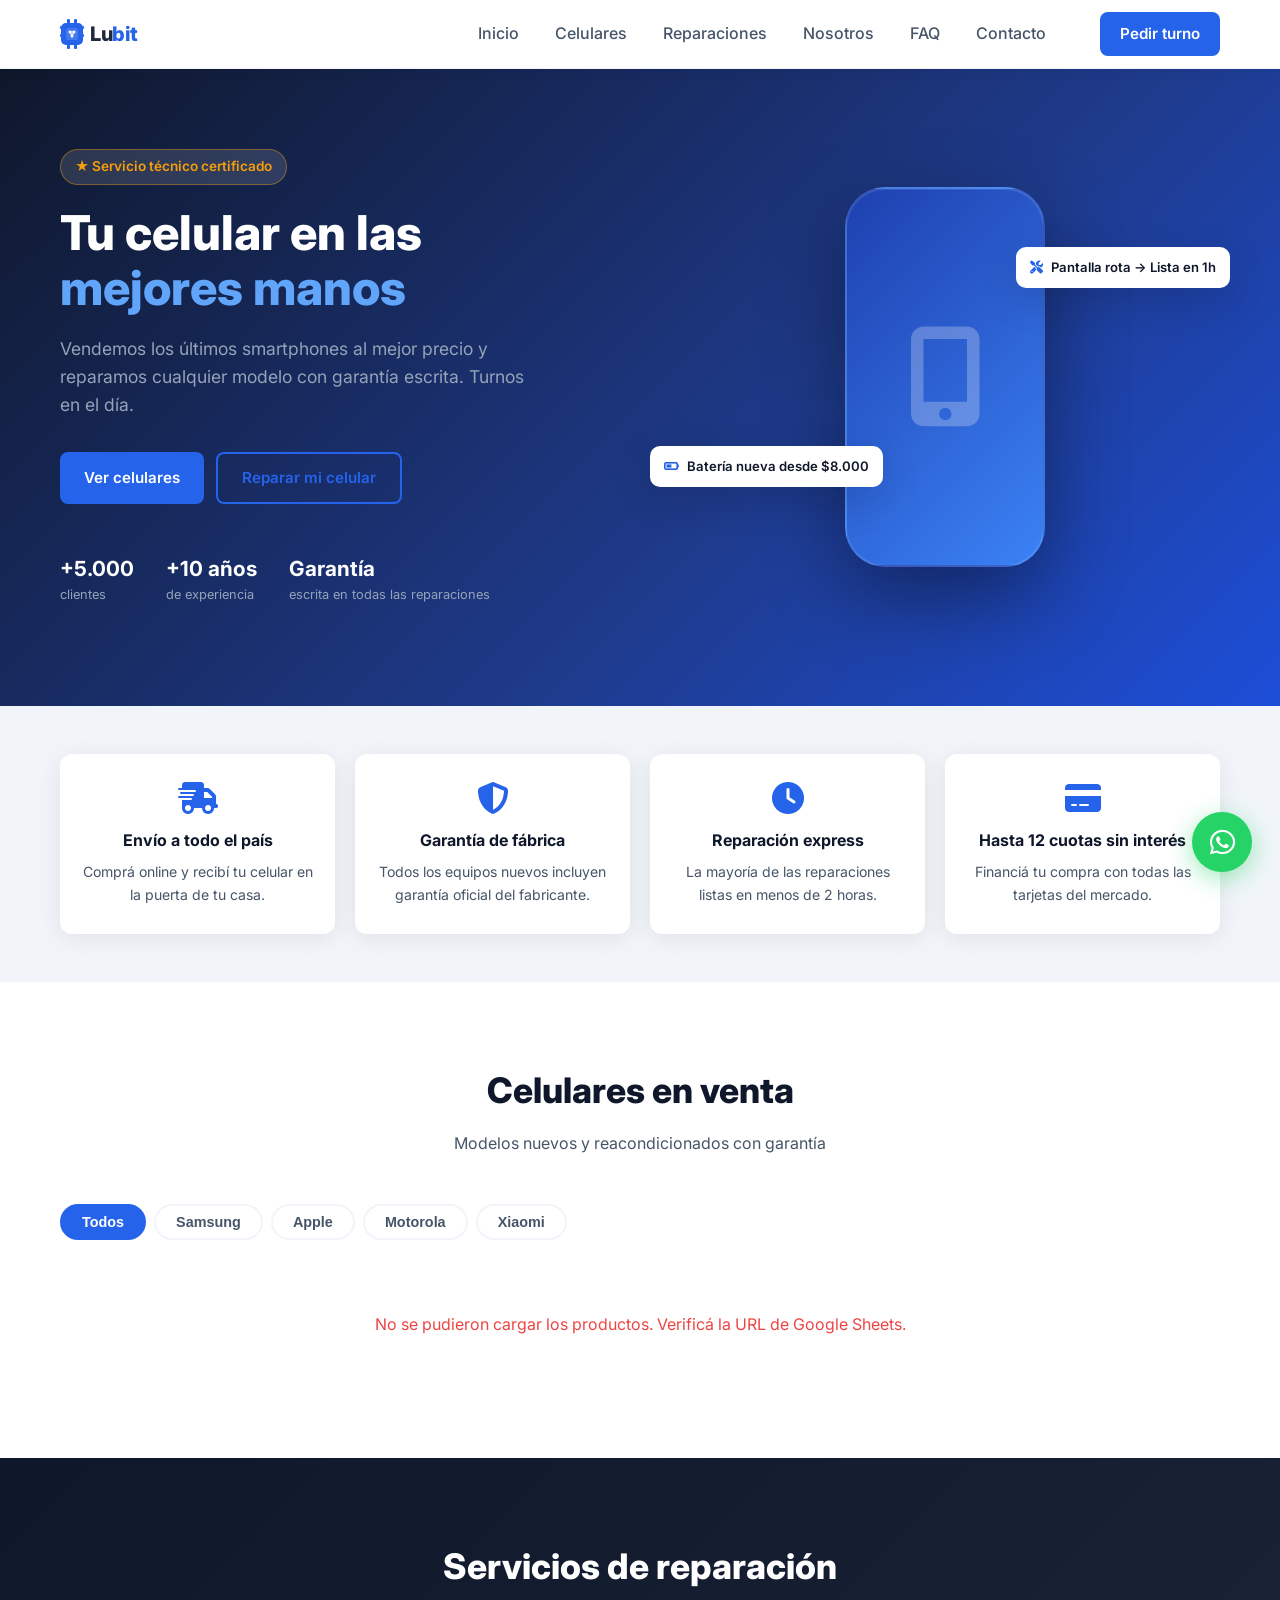
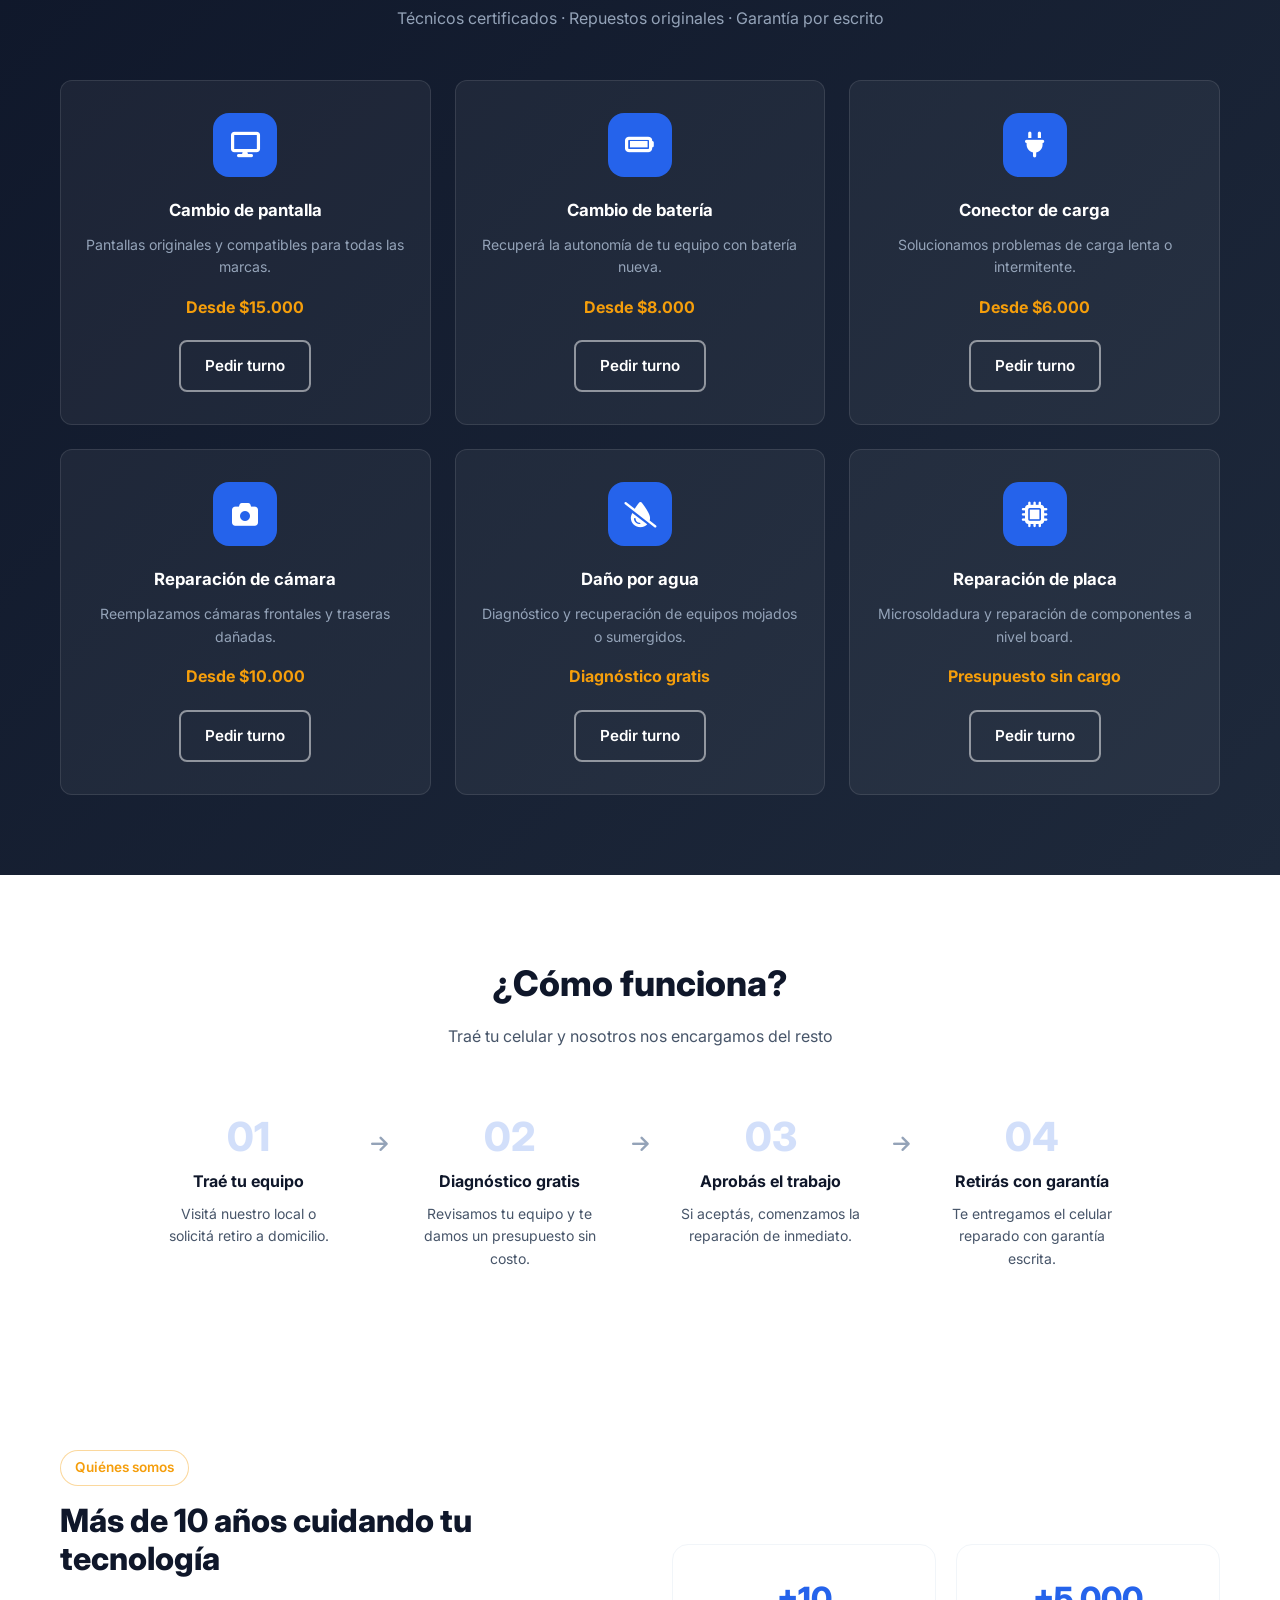
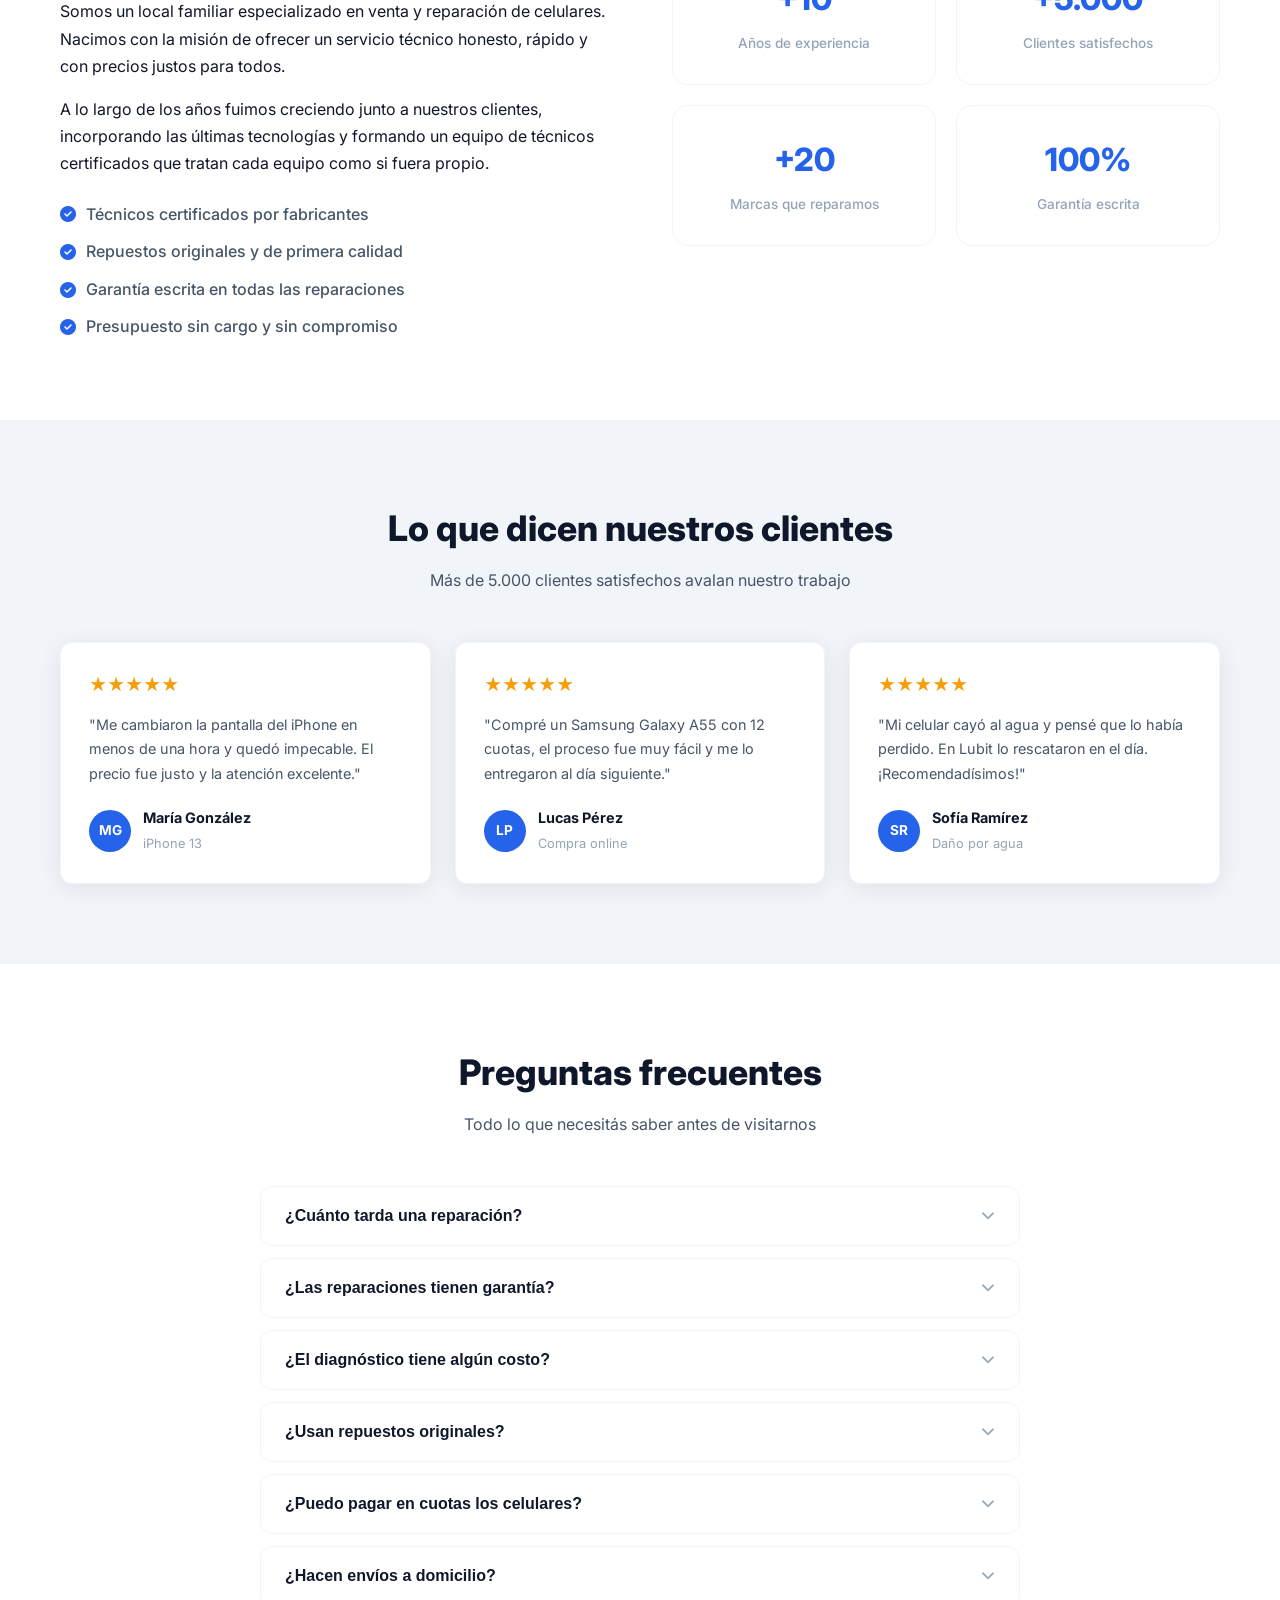
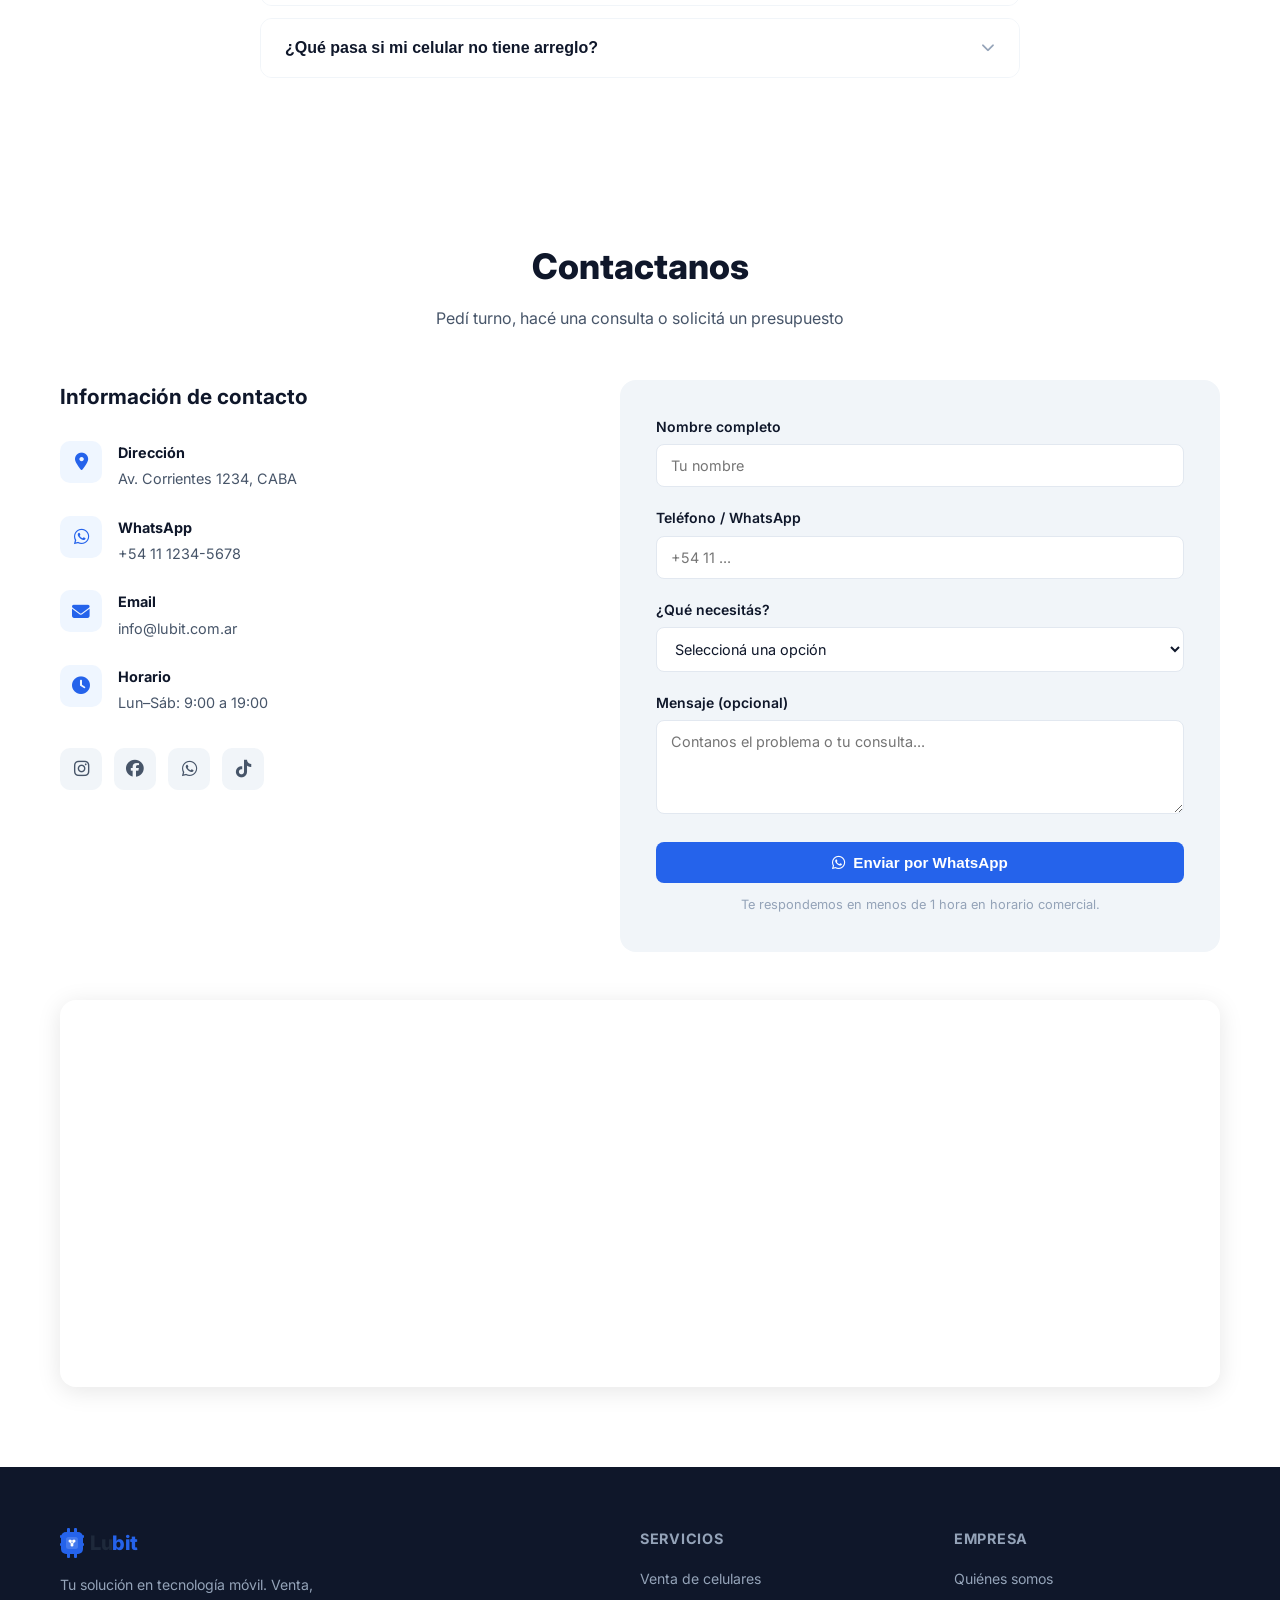
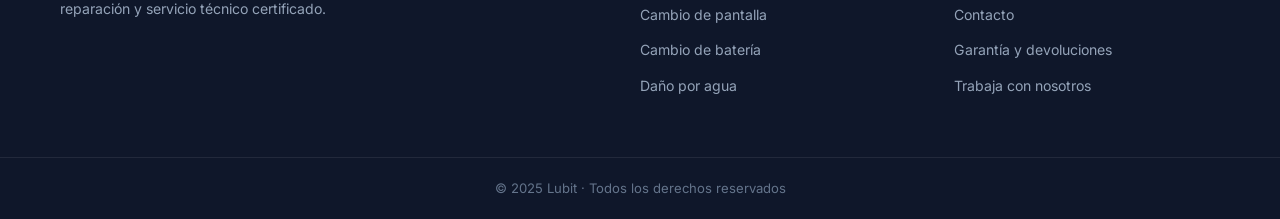
==== index.html @ fe016b14 "Add lightbox photo navigation with arrows and keyboard support Co-Authored-By: Claude Sonnet 4.6 <no" ====
<!DOCTYPE html>
<html lang="es">
<head>
  <meta charset="UTF-8" />
  <meta name="viewport" content="width=device-width, initial-scale=1.0" />

  <!-- SEO básico -->
  <title>Lubit — Venta y Reparación de Celulares en CABA</title>
  <meta name="description" content="Venta de smartphones nuevos y reacondicionados, y reparación de celulares con garantía escrita en CABA. Samsung, Apple, Motorola, Xiaomi. Turnos en el día." />
  <meta name="keywords" content="venta de celulares CABA, reparación de celulares Buenos Aires, cambio de pantalla, cambio de batería, servicio técnico celulares, Samsung, iPhone, Motorola, Xiaomi" />
  <meta name="author" content="Lubit" />
  <link rel="canonical" href="https://joedev10.github.io/lubit/" />

  <!-- Open Graph (Facebook, WhatsApp, Instagram) -->
  <meta property="og:type" content="website" />
  <meta property="og:url" content="https://joedev10.github.io/lubit/" />
  <meta property="og:title" content="Lubit — Venta y Reparación de Celulares en CABA" />
  <meta property="og:description" content="Venta de smartphones y reparación de celulares con garantía escrita. Técnicos certificados, turnos en el día." />
  <meta property="og:locale" content="es_AR" />

  <!-- Schema.org LocalBusiness (Google) -->
  <script type="application/ld+json">
  {
    "@context": "https://schema.org",
    "@type": "LocalBusiness",
    "name": "Lubit",
    "description": "Venta y reparación de celulares con garantía escrita en CABA.",
    "url": "https://joedev10.github.io/lubit/",
    "telephone": "+54-11-1234-5678",
    "email": "info@lubit.com.ar",
    "address": {
      "@type": "PostalAddress",
      "streetAddress": "Av. Corrientes 1234",
      "addressLocality": "Buenos Aires",
      "addressRegion": "CABA",
      "addressCountry": "AR"
    },
    "openingHours": "Mo-Sa 09:00-19:00",
    "priceRange": "$$",
    "sameAs": []
  }
  </script>

  <link rel="stylesheet" href="styles.css" />
  <link href="https://fonts.googleapis.com/css2?family=Inter:wght@400;500;600;700;800&display=swap" rel="stylesheet" />
  <link rel="stylesheet" href="https://cdnjs.cloudflare.com/ajax/libs/font-awesome/6.5.0/css/all.min.css" />
</head>
<body>

  <!-- NAVBAR -->
  <nav class="navbar">
    <div class="container nav-inner">
      <a href="#" class="logo">
        <svg width="120" height="32" viewBox="0 0 120 32" fill="none" xmlns="http://www.w3.org/2000/svg" aria-label="Lubit">
          <!-- Chip body -->
          <rect x="1" y="5" width="22" height="22" rx="5" fill="#2563eb"/>
          <!-- Pins top -->
          <rect x="7" y="1" width="3" height="5" rx="1" fill="#2563eb"/>
          <rect x="14" y="1" width="3" height="5" rx="1" fill="#2563eb"/>
          <!-- Pins bottom -->
          <rect x="7" y="26" width="3" height="5" rx="1" fill="#2563eb"/>
          <rect x="14" y="26" width="3" height="5" rx="1" fill="#2563eb"/>
          <!-- Pins left -->
          <rect x="0" y="8" width="2" height="3" rx="1" fill="#2563eb"/>
          <rect x="0" y="16" width="2" height="3" rx="1" fill="#2563eb"/>
          <!-- Pins right -->
          <rect x="22" y="8" width="2" height="3" rx="1" fill="#2563eb"/>
          <rect x="22" y="16" width="2" height="3" rx="1" fill="#2563eb"/>
          <!-- Inner circuit -->
          <rect x="6" y="10" width="12" height="12" rx="2.5" fill="white" opacity="0.15"/>
          <circle cx="10" cy="14" r="1.5" fill="white"/>
          <circle cx="14" cy="14" r="1.5" fill="white"/>
          <circle cx="12" cy="18" r="1.5" fill="white"/>
          <line x1="10" y1="14" x2="14" y2="14" stroke="white" stroke-width="1.2"/>
          <line x1="10" y1="14" x2="12" y2="18" stroke="white" stroke-width="1.2"/>
          <line x1="14" y1="14" x2="12" y2="18" stroke="white" stroke-width="1.2"/>
          <!-- Wordmark -->
          <text x="30" y="23" font-family="Inter, sans-serif" font-size="20" font-weight="800" letter-spacing="-0.5" fill="#1e293b">Lu<tspan fill="#2563eb">bit</tspan></text>
        </svg>
      </a>
      <ul class="nav-links">
        <li><a href="#inicio">Inicio</a></li>
        <li><a href="#celulares">Celulares</a></li>
        <li><a href="#reparaciones">Reparaciones</a></li>
        <li><a href="#nosotros">Nosotros</a></li>
        <li><a href="#faq">FAQ</a></li>
        <li><a href="#contacto">Contacto</a></li>
      </ul>
      <a href="#contacto" class="btn btn-primary nav-cta">Pedir turno</a>
      <button class="hamburger" id="hamburger">
        <i class="fa-solid fa-bars"></i>
      </button>
    </div>
    <div class="mobile-menu" id="mobileMenu">
      <a href="#inicio">Inicio</a>
      <a href="#celulares">Celulares</a>
      <a href="#reparaciones">Reparaciones</a>
      <a href="#nosotros">Nosotros</a>
      <a href="#faq">FAQ</a>
      <a href="#contacto">Contacto</a>
      <a href="#contacto" class="btn btn-primary">Pedir turno</a>
    </div>
  </nav>

  <!-- HERO -->
  <section class="hero" id="inicio">
    <div class="container hero-inner">
      <div class="hero-text">
        <span class="badge">★ Servicio técnico certificado</span>
        <h1>Tu celular en las <span class="highlight">mejores manos</span></h1>
        <p>Vendemos los últimos smartphones al mejor precio y reparamos cualquier modelo con garantía escrita. Turnos en el día.</p>
        <div class="hero-btns">
          <a href="#celulares" class="btn btn-primary">Ver celulares</a>
          <a href="#reparaciones" class="btn btn-outline">Reparar mi celular</a>
        </div>
        <div class="hero-stats">
          <div class="stat"><strong>+5.000</strong><span>clientes</span></div>
          <div class="stat"><strong>+10 años</strong><span>de experiencia</span></div>
          <div class="stat"><strong>Garantía</strong><span>escrita en todas las reparaciones</span></div>
        </div>
      </div>
      <div class="hero-image">
        <div class="phone-mockup">
          <i class="fa-solid fa-mobile-screen-button"></i>
        </div>
        <div class="floating-card card-1">
          <i class="fa-solid fa-screwdriver-wrench"></i> Pantalla rota → Lista en 1h
        </div>
        <div class="floating-card card-2">
          <i class="fa-solid fa-battery-half"></i> Batería nueva desde $8.000
        </div>
      </div>
    </div>
  </section>

  <!-- SERVICIOS RÁPIDOS -->
  <section class="quick-services">
    <div class="container quick-grid">
      <div class="quick-card">
        <i class="fa-solid fa-truck-fast"></i>
        <h3>Envío a todo el país</h3>
        <p>Comprá online y recibí tu celular en la puerta de tu casa.</p>
      </div>
      <div class="quick-card">
        <i class="fa-solid fa-shield-halved"></i>
        <h3>Garantía de fábrica</h3>
        <p>Todos los equipos nuevos incluyen garantía oficial del fabricante.</p>
      </div>
      <div class="quick-card">
        <i class="fa-solid fa-clock"></i>
        <h3>Reparación express</h3>
        <p>La mayoría de las reparaciones listas en menos de 2 horas.</p>
      </div>
      <div class="quick-card">
        <i class="fa-solid fa-credit-card"></i>
        <h3>Hasta 12 cuotas sin interés</h3>
        <p>Financiá tu compra con todas las tarjetas del mercado.</p>
      </div>
    </div>
  </section>

  <!-- CELULARES EN VENTA -->
  <section class="section" id="celulares">
    <div class="container">
      <div class="section-header">
        <h2>Celulares en venta</h2>
        <p>Modelos nuevos y reacondicionados con garantía</p>
      </div>

      <div class="filter-tabs">
        <button class="filter-btn active" data-filter="all">Todos</button>
        <button class="filter-btn" data-filter="samsung">Samsung</button>
        <button class="filter-btn" data-filter="apple">Apple</button>
        <button class="filter-btn" data-filter="motorola">Motorola</button>
        <button class="filter-btn" data-filter="xiaomi">Xiaomi</button>
      </div>

      <div class="products-grid" id="productsGrid">
        <!-- Los productos se cargan automáticamente desde Google Sheets -->
      </div>
    </div>
  </section>

  <!-- REPARACIONES -->
  <section class="section section-dark" id="reparaciones">
    <div class="container">
      <div class="section-header light">
        <h2>Servicios de reparación</h2>
        <p>Técnicos certificados · Repuestos originales · Garantía por escrito</p>
      </div>
      <div class="repairs-grid">

        <div class="repair-card">
          <div class="repair-icon">
            <i class="fa-solid fa-display"></i>
          </div>
          <h3>Cambio de pantalla</h3>
          <p>Pantallas originales y compatibles para todas las marcas.</p>
          <span class="repair-price">Desde $15.000</span>
          <a href="#contacto" class="btn btn-outline-white">Pedir turno</a>
        </div>

        <div class="repair-card">
          <div class="repair-icon">
            <i class="fa-solid fa-battery-full"></i>
          </div>
          <h3>Cambio de batería</h3>
          <p>Recuperá la autonomía de tu equipo con batería nueva.</p>
          <span class="repair-price">Desde $8.000</span>
          <a href="#contacto" class="btn btn-outline-white">Pedir turno</a>
        </div>

        <div class="repair-card">
          <div class="repair-icon">
            <i class="fa-solid fa-plug"></i>
          </div>
          <h3>Conector de carga</h3>
          <p>Solucionamos problemas de carga lenta o intermitente.</p>
          <span class="repair-price">Desde $6.000</span>
          <a href="#contacto" class="btn btn-outline-white">Pedir turno</a>
        </div>

        <div class="repair-card">
          <div class="repair-icon">
            <i class="fa-solid fa-camera"></i>
          </div>
          <h3>Reparación de cámara</h3>
          <p>Reemplazamos cámaras frontales y traseras dañadas.</p>
          <span class="repair-price">Desde $10.000</span>
          <a href="#contacto" class="btn btn-outline-white">Pedir turno</a>
        </div>

        <div class="repair-card">
          <div class="repair-icon">
            <i class="fa-solid fa-droplet-slash"></i>
          </div>
          <h3>Daño por agua</h3>
          <p>Diagnóstico y recuperación de equipos mojados o sumergidos.</p>
          <span class="repair-price">Diagnóstico gratis</span>
          <a href="#contacto" class="btn btn-outline-white">Pedir turno</a>
        </div>

        <div class="repair-card">
          <div class="repair-icon">
            <i class="fa-solid fa-microchip"></i>
          </div>
          <h3>Reparación de placa</h3>
          <p>Microsoldadura y reparación de componentes a nivel board.</p>
          <span class="repair-price">Presupuesto sin cargo</span>
          <a href="#contacto" class="btn btn-outline-white">Pedir turno</a>
        </div>

      </div>
    </div>
  </section>

  <!-- PROCESO DE REPARACIÓN -->
  <section class="section" id="proceso">
    <div class="container">
      <div class="section-header">
        <h2>¿Cómo funciona?</h2>
        <p>Traé tu celular y nosotros nos encargamos del resto</p>
      </div>
      <div class="steps-grid">
        <div class="step">
          <div class="step-num">01</div>
          <h3>Traé tu equipo</h3>
          <p>Visitá nuestro local o solicitá retiro a domicilio.</p>
        </div>
        <div class="step-arrow"><i class="fa-solid fa-arrow-right"></i></div>
        <div class="step">
          <div class="step-num">02</div>
          <h3>Diagnóstico gratis</h3>
          <p>Revisamos tu equipo y te damos un presupuesto sin costo.</p>
        </div>
        <div class="step-arrow"><i class="fa-solid fa-arrow-right"></i></div>
        <div class="step">
          <div class="step-num">03</div>
          <h3>Aprobás el trabajo</h3>
          <p>Si aceptás, comenzamos la reparación de inmediato.</p>
        </div>
        <div class="step-arrow"><i class="fa-solid fa-arrow-right"></i></div>
        <div class="step">
          <div class="step-num">04</div>
          <h3>Retirás con garantía</h3>
          <p>Te entregamos el celular reparado con garantía escrita.</p>
        </div>
      </div>
    </div>
  </section>

  <!-- NOSOTROS -->
  <section class="section" id="nosotros">
    <div class="container">
      <div class="about-grid">
        <div class="about-text">
          <span class="badge">Quiénes somos</span>
          <h2>Más de 10 años cuidando tu tecnología</h2>
          <p>Somos un local familiar especializado en venta y reparación de celulares. Nacimos con la misión de ofrecer un servicio técnico honesto, rápido y con precios justos para todos.</p>
          <p>A lo largo de los años fuimos creciendo junto a nuestros clientes, incorporando las últimas tecnologías y formando un equipo de técnicos certificados que tratan cada equipo como si fuera propio.</p>
          <ul class="about-list">
            <li><i class="fa-solid fa-circle-check"></i> Técnicos certificados por fabricantes</li>
            <li><i class="fa-solid fa-circle-check"></i> Repuestos originales y de primera calidad</li>
            <li><i class="fa-solid fa-circle-check"></i> Garantía escrita en todas las reparaciones</li>
            <li><i class="fa-solid fa-circle-check"></i> Presupuesto sin cargo y sin compromiso</li>
          </ul>
        </div>
        <div class="about-stats">
          <div class="about-stat-card">
            <span class="about-stat-number">+10</span>
            <span class="about-stat-label">Años de experiencia</span>
          </div>
          <div class="about-stat-card">
            <span class="about-stat-number">+5.000</span>
            <span class="about-stat-label">Clientes satisfechos</span>
          </div>
          <div class="about-stat-card">
            <span class="about-stat-number">+20</span>
            <span class="about-stat-label">Marcas que reparamos</span>
          </div>
          <div class="about-stat-card">
            <span class="about-stat-number">100%</span>
            <span class="about-stat-label">Garantía escrita</span>
          </div>
        </div>
      </div>
    </div>
  </section>

  <!-- TESTIMONIOS -->
  <section class="section section-gray" id="testimonios">
    <div class="container">
      <div class="section-header">
        <h2>Lo que dicen nuestros clientes</h2>
        <p>Más de 5.000 clientes satisfechos avalan nuestro trabajo</p>
      </div>
      <div class="testimonials-grid">
        <div class="testimonial">
          <div class="stars">★★★★★</div>
          <p>"Me cambiaron la pantalla del iPhone en menos de una hora y quedó impecable. El precio fue justo y la atención excelente."</p>
          <div class="reviewer">
            <div class="avatar">MG</div>
            <div>
              <strong>María González</strong>
              <span>iPhone 13</span>
            </div>
          </div>
        </div>
        <div class="testimonial">
          <div class="stars">★★★★★</div>
          <p>"Compré un Samsung Galaxy A55 con 12 cuotas, el proceso fue muy fácil y me lo entregaron al día siguiente."</p>
          <div class="reviewer">
            <div class="avatar">LP</div>
            <div>
              <strong>Lucas Pérez</strong>
              <span>Compra online</span>
            </div>
          </div>
        </div>
        <div class="testimonial">
          <div class="stars">★★★★★</div>
          <p>"Mi celular cayó al agua y pensé que lo había perdido. En Lubit lo rescataron en el día. ¡Recomendadísimos!"</p>
          <div class="reviewer">
            <div class="avatar">SR</div>
            <div>
              <strong>Sofía Ramírez</strong>
              <span>Daño por agua</span>
            </div>
          </div>
        </div>
      </div>
    </div>
  </section>

  <!-- FAQ -->
  <section class="section" id="faq">
    <div class="container">
      <div class="section-header">
        <h2>Preguntas frecuentes</h2>
        <p>Todo lo que necesitás saber antes de visitarnos</p>
      </div>
      <div class="faq-list">

        <div class="faq-item">
          <button class="faq-question" aria-expanded="false">
            ¿Cuánto tarda una reparación?
            <i class="fa-solid fa-chevron-down faq-icon"></i>
          </button>
          <div class="faq-answer">
            <p>La mayoría de las reparaciones (cambio de pantalla, batería o conector de carga) están listas en menos de 2 horas. Reparaciones más complejas como daño por agua o placa pueden demorar 24 a 48 hs. Te avisamos por WhatsApp cuando tu equipo esté listo.</p>
          </div>
        </div>

        <div class="faq-item">
          <button class="faq-question" aria-expanded="false">
            ¿Las reparaciones tienen garantía?
            <i class="fa-solid fa-chevron-down faq-icon"></i>
          </button>
          <div class="faq-answer">
            <p>Sí, todas las reparaciones tienen <strong>garantía escrita de 90 días</strong> sobre el trabajo realizado y los repuestos utilizados. Si algo falla por el mismo problema dentro del período de garantía, lo solucionamos sin costo.</p>
          </div>
        </div>

        <div class="faq-item">
          <button class="faq-question" aria-expanded="false">
            ¿El diagnóstico tiene algún costo?
            <i class="fa-solid fa-chevron-down faq-icon"></i>
          </button>
          <div class="faq-answer">
            <p>No, el diagnóstico es completamente <strong>gratuito y sin compromiso</strong>. Revisamos tu equipo, te damos el presupuesto y vos decidís si querés continuar. Si no aceptás, te devolvemos el celular tal como llegó.</p>
          </div>
        </div>

        <div class="faq-item">
          <button class="faq-question" aria-expanded="false">
            ¿Usan repuestos originales?
            <i class="fa-solid fa-chevron-down faq-icon"></i>
          </button>
          <div class="faq-answer">
            <p>Trabajamos con repuestos originales y de primera calidad certificada. Antes de hacer cualquier trabajo te informamos qué tipo de repuesto se va a utilizar y el precio, para que puedas elegir la opción que mejor se adapte a tu presupuesto.</p>
          </div>
        </div>

        <div class="faq-item">
          <button class="faq-question" aria-expanded="false">
            ¿Puedo pagar en cuotas los celulares?
            <i class="fa-solid fa-chevron-down faq-icon"></i>
          </button>
          <div class="faq-answer">
            <p>Sí, aceptamos todas las tarjetas de crédito <strong>hasta 12 cuotas sin interés</strong>. También aceptamos débito, efectivo y transferencia bancaria. Para consultar el plan de cuotas de tu tarjeta específica, escribinos por WhatsApp.</p>
          </div>
        </div>

        <div class="faq-item">
          <button class="faq-question" aria-expanded="false">
            ¿Hacen envíos a domicilio?
            <i class="fa-solid fa-chevron-down faq-icon"></i>
          </button>
          <div class="faq-answer">
            <p>Sí, enviamos celulares a todo el país por correo o moto en CABA y GBA. También podés solicitar el retiro de tu equipo para reparación a domicilio dentro de CABA. Consultanos disponibilidad y costos por WhatsApp.</p>
          </div>
        </div>

        <div class="faq-item">
          <button class="faq-question" aria-expanded="false">
            ¿Qué pasa si mi celular no tiene arreglo?
            <i class="fa-solid fa-chevron-down faq-icon"></i>
          </button>
          <div class="faq-answer">
            <p>Si después del diagnóstico determinamos que el equipo no tiene reparación posible o que el costo no justifica la reparación, te lo comunicamos de inmediato y <strong>no te cobramos nada</strong>. El diagnóstico siempre es sin cargo.</p>
          </div>
        </div>

      </div>
    </div>
  </section>

  <!-- CONTACTO -->
  <section class="section" id="contacto">
    <div class="container">
      <div class="section-header">
        <h2>Contactanos</h2>
        <p>Pedí turno, hacé una consulta o solicitá un presupuesto</p>
      </div>
      <div class="contact-grid">

        <div class="contact-info">
          <h3>Información de contacto</h3>
          <div class="contact-item">
            <i class="fa-solid fa-location-dot"></i>
            <div>
              <strong>Dirección</strong>
              <span>Av. Corrientes 1234, CABA</span>
            </div>
          </div>
          <div class="contact-item">
            <i class="fa-brands fa-whatsapp"></i>
            <div>
              <strong>WhatsApp</strong>
              <span>+54 11 1234-5678</span>
            </div>
          </div>
          <div class="contact-item">
            <i class="fa-solid fa-envelope"></i>
            <div>
              <strong>Email</strong>
              <span>info@lubit.com.ar</span>
            </div>
          </div>
          <div class="contact-item">
            <i class="fa-solid fa-clock"></i>
            <div>
              <strong>Horario</strong>
              <span>Lun–Sáb: 9:00 a 19:00</span>
            </div>
          </div>
          <div class="social-links">
            <a href="#inicio" aria-label="Instagram"><i class="fa-brands fa-instagram"></i></a>
            <a href="#inicio" aria-label="Facebook"><i class="fa-brands fa-facebook"></i></a>
            <a id="whatsappSocial" href="#" aria-label="WhatsApp"><i class="fa-brands fa-whatsapp"></i></a>
            <a href="#inicio" aria-label="TikTok"><i class="fa-brands fa-tiktok"></i></a>
          </div>
        </div>

        <form class="contact-form" id="contactForm">
          <div class="form-group">
            <label for="nombre">Nombre completo</label>
            <input type="text" id="nombre" placeholder="Tu nombre" required />
          </div>
          <div class="form-group">
            <label for="telefono">Teléfono / WhatsApp</label>
            <input type="tel" id="telefono" placeholder="+54 11 ..." required />
          </div>
          <div class="form-group">
            <label for="servicio">¿Qué necesitás?</label>
            <select id="servicio">
              <option value="">Seleccioná una opción</option>
              <option>Comprar un celular</option>
              <option>Reparación — Cambio de pantalla</option>
              <option>Reparación — Cambio de batería</option>
              <option>Reparación — Conector de carga</option>
              <option>Reparación — Daño por agua</option>
              <option>Otra consulta</option>
            </select>
          </div>
          <div class="form-group">
            <label for="mensaje">Mensaje (opcional)</label>
            <textarea id="mensaje" rows="4" placeholder="Contanos el problema o tu consulta..."></textarea>
          </div>
          <button type="submit" class="btn btn-primary full-width">
            <i class="fa-brands fa-whatsapp"></i> Enviar por WhatsApp
          </button>
          <p class="form-note">Te respondemos en menos de 1 hora en horario comercial.</p>
        </form>

      </div>

      <div class="map-wrapper">
        <iframe
          src="https://maps.google.com/maps?q=Av.+Corrientes+1234,+Buenos+Aires,+Argentina&t=&z=15&ie=UTF8&iwloc=&output=embed"
          width="100%"
          height="380"
          style="border:0;"
          allowfullscreen=""
          loading="lazy"
          referrerpolicy="no-referrer-when-downgrade"
          title="Ubicación de Lubit">
        </iframe>
      </div>

    </div>
  </section>

  <!-- FOOTER -->
  <footer class="footer">
    <div class="container footer-inner">
      <div class="footer-brand">
        <a href="#" class="logo">
          <svg width="120" height="32" viewBox="0 0 120 32" fill="none" xmlns="http://www.w3.org/2000/svg" aria-label="Lubit">
            <rect x="1" y="5" width="22" height="22" rx="5" fill="#2563eb"/>
            <rect x="7" y="1" width="3" height="5" rx="1" fill="#2563eb"/>
            <rect x="14" y="1" width="3" height="5" rx="1" fill="#2563eb"/>
            <rect x="7" y="26" width="3" height="5" rx="1" fill="#2563eb"/>
            <rect x="14" y="26" width="3" height="5" rx="1" fill="#2563eb"/>
            <rect x="0" y="8" width="2" height="3" rx="1" fill="#2563eb"/>
            <rect x="0" y="16" width="2" height="3" rx="1" fill="#2563eb"/>
            <rect x="22" y="8" width="2" height="3" rx="1" fill="#2563eb"/>
            <rect x="22" y="16" width="2" height="3" rx="1" fill="#2563eb"/>
            <rect x="6" y="10" width="12" height="12" rx="2.5" fill="white" opacity="0.15"/>
            <circle cx="10" cy="14" r="1.5" fill="white"/>
            <circle cx="14" cy="14" r="1.5" fill="white"/>
            <circle cx="12" cy="18" r="1.5" fill="white"/>
            <line x1="10" y1="14" x2="14" y2="14" stroke="white" stroke-width="1.2"/>
            <line x1="10" y1="14" x2="12" y2="18" stroke="white" stroke-width="1.2"/>
            <line x1="14" y1="14" x2="12" y2="18" stroke="white" stroke-width="1.2"/>
            <text x="30" y="23" font-family="Inter, sans-serif" font-size="20" font-weight="800" letter-spacing="-0.5" fill="#1e293b">Lu<tspan fill="#2563eb">bit</tspan></text>
          </svg>
        </a>
        <p>Tu solución en tecnología móvil. Venta, reparación y servicio técnico certificado.</p>
      </div>
      <div class="footer-links">
        <h4>Servicios</h4>
        <ul>
          <li><a href="#celulares">Venta de celulares</a></li>
          <li><a href="#reparaciones">Cambio de pantalla</a></li>
          <li><a href="#reparaciones">Cambio de batería</a></li>
          <li><a href="#reparaciones">Daño por agua</a></li>
        </ul>
      </div>
      <div class="footer-links">
        <h4>Empresa</h4>
        <ul>
          <li><a href="#nosotros">Quiénes somos</a></li>
          <li><a href="#contacto">Contacto</a></li>
          <li><a href="#">Garantía y devoluciones</a></li>
          <li><a href="#">Trabaja con nosotros</a></li>
        </ul>
      </div>
    </div>
    <div class="footer-bottom">
      <p>© 2025 Lubit · Todos los derechos reservados</p>
    </div>
  </footer>

  <!-- LIGHTBOX -->
  <div id="lightbox" class="lightbox">
    <button class="lightbox-close" id="lightboxClose">&#10005;</button>
    <button class="lightbox-nav prev" id="lightboxPrev">&#8249;</button>
    <img id="lightboxImg" src="" alt="Foto ampliada" />
    <button class="lightbox-nav next" id="lightboxNext">&#8250;</button>
    <div class="lightbox-counter" id="lightboxCounter"></div>
  </div>

  <!-- BOTÓN FLOTANTE WHATSAPP -->
  <a id="whatsappFloat" href="#" class="whatsapp-float" target="_blank" aria-label="Contactar por WhatsApp">
    <i class="fa-brands fa-whatsapp"></i>
    <span class="whatsapp-tooltip">¿Necesitás ayuda?</span>
  </a>

  <script src="script.js"></script>
</body>
</html>
---- styles.css ----
/* ===== RESET & BASE ===== */
*, *::before, *::after { box-sizing: border-box; margin: 0; padding: 0; }

:root {
  --primary: #2563eb;
  --primary-dark: #1d4ed8;
  --primary-light: #eff6ff;
  --dark: #0f172a;
  --gray-800: #1e293b;
  --gray-600: #475569;
  --gray-400: #94a3b8;
  --gray-100: #f1f5f9;
  --white: #ffffff;
  --accent: #f59e0b;
  --green: #10b981;
  --radius: 12px;
  --shadow: 0 4px 24px rgba(0,0,0,.08);
  --shadow-lg: 0 12px 40px rgba(0,0,0,.14);
}

html { scroll-behavior: smooth; }

body {
  font-family: 'Inter', sans-serif;
  color: var(--dark);
  background: var(--white);
  line-height: 1.6;
}

.container { max-width: 1200px; margin: 0 auto; padding: 0 20px; }

/* ===== BUTTONS ===== */
.btn {
  display: inline-flex; align-items: center; gap: 8px;
  padding: 12px 24px; border-radius: 8px; font-weight: 600;
  font-size: .95rem; cursor: pointer; border: none;
  transition: all .2s ease; text-decoration: none;
}
.btn-primary { background: var(--primary); color: var(--white); }
.btn-primary:hover { background: var(--primary-dark); transform: translateY(-1px); box-shadow: 0 6px 20px rgba(37,99,235,.35); }
.btn-outline { background: transparent; color: var(--primary); border: 2px solid var(--primary); }
.btn-outline:hover { background: var(--primary); color: var(--white); }
.btn-outline-white { background: transparent; color: var(--white); border: 2px solid rgba(255,255,255,.5); }
.btn-outline-white:hover { background: rgba(255,255,255,.15); border-color: var(--white); }
.full-width { width: 100%; justify-content: center; }

/* ===== NAVBAR ===== */
.navbar {
  position: sticky; top: 0; z-index: 100;
  background: var(--white); border-bottom: 1px solid var(--gray-100);
  box-shadow: 0 2px 12px rgba(0,0,0,.06);
}
.nav-inner {
  display: flex; align-items: center; gap: 32px;
  height: 68px;
}
.logo {
  font-size: 1.4rem; font-weight: 800; color: var(--primary);
  text-decoration: none; display: flex; align-items: center; gap: 8px;
}
.logo i { font-size: 1.3rem; }
.nav-links {
  display: flex; list-style: none; gap: 8px; margin-left: auto;
}
.nav-links a {
  text-decoration: none; color: var(--gray-600); font-weight: 500;
  padding: 6px 14px; border-radius: 6px; transition: all .2s;
}
.nav-links a:hover { color: var(--primary); background: var(--primary-light); }
.nav-cta { margin-left: 8px; padding: 10px 20px; }
.hamburger {
  display: none; background: none; border: none; cursor: pointer;
  font-size: 1.4rem; color: var(--dark); margin-left: auto;
}
.mobile-menu {
  display: none; flex-direction: column; gap: 4px;
  padding: 12px 20px 16px; border-top: 1px solid var(--gray-100);
  background: var(--white);
}
.mobile-menu a {
  text-decoration: none; color: var(--gray-600); font-weight: 500;
  padding: 10px 12px; border-radius: 8px; transition: all .2s;
}
.mobile-menu a:hover { color: var(--primary); background: var(--primary-light); }
.mobile-menu.open { display: flex; }

/* ===== HERO ===== */
.hero {
  background: linear-gradient(135deg, #0f172a 0%, #1e3a8a 60%, #1d4ed8 100%);
  padding: 80px 0 100px; overflow: hidden;
}
.hero-inner {
  display: grid; grid-template-columns: 1fr 1fr; gap: 60px;
  align-items: center;
}
.badge {
  display: inline-block; background: rgba(255,255,255,.12); color: var(--accent);
  border: 1px solid rgba(245,158,11,.4); padding: 6px 14px;
  border-radius: 20px; font-size: .85rem; font-weight: 600; margin-bottom: 20px;
}
.hero-text h1 {
  font-size: clamp(2rem, 4vw, 3rem); font-weight: 800;
  color: var(--white); line-height: 1.15; margin-bottom: 20px;
}
.highlight { color: #60a5fa; }
.hero-text p { color: #94a3b8; font-size: 1.1rem; margin-bottom: 32px; max-width: 480px; }
.hero-btns { display: flex; gap: 12px; flex-wrap: wrap; margin-bottom: 48px; }
.hero-stats { display: flex; gap: 32px; }
.stat { display: flex; flex-direction: column; }
.stat strong { color: var(--white); font-size: 1.3rem; font-weight: 700; }
.stat span { color: #94a3b8; font-size: .8rem; }

.hero-image { position: relative; display: flex; justify-content: center; }
.phone-mockup {
  width: 200px; height: 380px; background: linear-gradient(135deg, #1e40af, #3b82f6);
  border-radius: 40px; display: flex; align-items: center; justify-content: center;
  font-size: 100px; color: rgba(255,255,255,.25);
  box-shadow: 0 30px 80px rgba(0,0,0,.4), inset 0 1px 0 rgba(255,255,255,.1);
  border: 2px solid rgba(255,255,255,.1);
}
.floating-card {
  position: absolute; background: var(--white); border-radius: 10px;
  padding: 10px 14px; font-size: .82rem; font-weight: 600;
  color: var(--dark); box-shadow: var(--shadow-lg);
  display: flex; align-items: center; gap: 8px; white-space: nowrap;
}
.floating-card i { color: var(--primary); }
.card-1 { top: 60px; right: -10px; }
.card-2 { bottom: 80px; left: -20px; }

/* ===== QUICK SERVICES ===== */
.quick-services { background: var(--gray-100); padding: 48px 0; }
.quick-grid {
  display: grid; grid-template-columns: repeat(4, 1fr); gap: 20px;
}
.quick-card {
  background: var(--white); border-radius: var(--radius);
  padding: 28px 20px; text-align: center; box-shadow: var(--shadow);
  transition: transform .2s;
}
.quick-card:hover { transform: translateY(-4px); }
.quick-card i {
  font-size: 2rem; color: var(--primary); margin-bottom: 14px; display: block;
}
.quick-card h3 { font-size: 1rem; margin-bottom: 8px; }
.quick-card p { color: var(--gray-600); font-size: .88rem; }

/* ===== SECTIONS ===== */
.section { padding: 80px 0; }
.section-dark { background: linear-gradient(135deg, #0f172a 0%, #1e293b 100%); }
.section-gray { background: var(--gray-100); }

.section-header { text-align: center; margin-bottom: 48px; }
.section-header h2 { font-size: clamp(1.6rem, 3vw, 2.2rem); font-weight: 800; margin-bottom: 12px; }
.section-header p { color: var(--gray-600); font-size: 1rem; }
.section-header.light h2 { color: var(--white); }
.section-header.light p { color: #94a3b8; }

/* ===== FILTER TABS ===== */
.filter-tabs { display: flex; gap: 8px; margin-bottom: 32px; flex-wrap: wrap; }
.filter-btn {
  padding: 8px 20px; border-radius: 20px; border: 2px solid var(--gray-100);
  background: var(--white); color: var(--gray-600); font-weight: 600;
  cursor: pointer; transition: all .2s; font-size: .9rem;
}
.filter-btn.active, .filter-btn:hover {
  background: var(--primary); color: var(--white); border-color: var(--primary);
}

/* ===== PRODUCTS ===== */
.products-grid {
  display: grid; grid-template-columns: repeat(3, 1fr); gap: 24px;
}
.product-card {
  background: var(--white); border-radius: var(--radius);
  border: 1px solid var(--gray-100); overflow: hidden;
  box-shadow: var(--shadow); transition: all .25s; position: relative;
}
.product-card:hover { transform: translateY(-6px); box-shadow: var(--shadow-lg); }
.product-badge {
  position: absolute; top: 14px; left: 14px; z-index: 2;
  background: var(--primary); color: var(--white); font-size: .75rem;
  font-weight: 700; padding: 4px 10px; border-radius: 6px;
}
.product-badge.hot { background: #ef4444; }
.product-badge.offer { background: var(--green); }

.product-img {
  height: 200px; display: flex; align-items: center; justify-content: center;
  font-size: 80px; color: rgba(255,255,255,.5);
}
.product-img.samsung { background: linear-gradient(135deg, #1a1a2e, #16213e); }
.product-img.apple { background: linear-gradient(135deg, #1c1c1e, #2c2c2e); }
.product-img.motorola { background: linear-gradient(135deg, #003087, #00509e); }
.product-img.xiaomi { background: linear-gradient(135deg, #ff6900, #ff8c00); }

/* ===== CAROUSEL ===== */
.carousel { position: relative; height: 220px; overflow: hidden; background: #f1f5f9; }
.carousel-track { height: 100%; }
.carousel-slide { position: absolute; top: 0; left: 0; width: 100%; height: 100%; object-fit: contain; opacity: 0; transition: opacity .3s ease; padding: 12px; pointer-events: none; }
.carousel-slide.active { opacity: 1; pointer-events: auto; }
.carousel-btn { position: absolute; top: 50%; transform: translateY(-50%); background: rgba(0,0,0,.35); color: white; border: none; width: 32px; height: 32px; border-radius: 50%; font-size: 1.2rem; cursor: pointer; z-index: 3; display: flex; align-items: center; justify-content: center; transition: background .2s; }
.carousel-btn:hover { background: rgba(0,0,0,.6); }
.carousel-btn.prev { left: 8px; }
.carousel-btn.next { right: 8px; }
.carousel-dots { position: absolute; bottom: 8px; left: 50%; transform: translateX(-50%); display: flex; gap: 6px; z-index: 3; }
.carousel-dot { width: 7px; height: 7px; border-radius: 50%; background: rgba(0,0,0,.25); transition: background .2s; }
.carousel-dot.active { background: var(--primary); }
.carousel-slide { cursor: zoom-in; }

/* ===== LIGHTBOX ===== */
.lightbox { display: none; position: fixed; inset: 0; background: rgba(0,0,0,.92); z-index: 1000; align-items: center; justify-content: center; }
.lightbox.open { display: flex; }
.lightbox img { max-width: 90vw; max-height: 90vh; object-fit: contain; border-radius: 8px; }
.lightbox-close { position: absolute; top: 20px; right: 24px; background: none; border: none; color: white; font-size: 1.8rem; cursor: pointer; line-height: 1; opacity: .8; }
.lightbox-close:hover { opacity: 1; }
.lightbox-nav { position: absolute; top: 50%; transform: translateY(-50%); background: rgba(255,255,255,.15); border: none; color: white; font-size: 2.4rem; width: 52px; height: 52px; border-radius: 50%; cursor: pointer; display: flex; align-items: center; justify-content: center; transition: background .2s; line-height: 1; }
.lightbox-nav:hover { background: rgba(255,255,255,.3); }
.lightbox-nav.prev { left: 24px; }
.lightbox-nav.next { right: 24px; }
.lightbox-nav.hidden { display: none; }
.lightbox-counter { position: absolute; bottom: 20px; left: 50%; transform: translateX(-50%); color: rgba(255,255,255,.7); font-size: .85rem; font-weight: 600; background: rgba(0,0,0,.4); padding: 4px 14px; border-radius: 20px; }
.carousel-placeholder { height: 220px; display: flex; align-items: center; justify-content: center; font-size: 80px; color: rgba(255,255,255,.5); background: linear-gradient(135deg, #1e293b, #334155); }

.product-info { padding: 20px; }
.brand-tag {
  display: inline-block; font-size: .75rem; font-weight: 700;
  color: var(--primary); background: var(--primary-light);
  padding: 2px 10px; border-radius: 4px; margin-bottom: 8px;
}
.product-info h3 { font-size: 1.1rem; font-weight: 700; margin-bottom: 4px; }
.product-info p { color: var(--gray-600); font-size: .85rem; margin-bottom: 16px; }
.price-row { margin-bottom: 16px; }
.price { display: block; font-size: 1.4rem; font-weight: 800; color: var(--dark); }
.installments { font-size: .8rem; color: var(--green); font-weight: 600; }

/* ===== REPAIRS ===== */
.repairs-grid { display: grid; grid-template-columns: repeat(3, 1fr); gap: 24px; }
.repair-card {
  background: rgba(255,255,255,.05); border: 1px solid rgba(255,255,255,.1);
  border-radius: var(--radius); padding: 32px 24px; text-align: center;
  transition: all .25s;
}
.repair-card:hover { background: rgba(255,255,255,.1); transform: translateY(-4px); }
.repair-icon {
  width: 64px; height: 64px; background: var(--primary); border-radius: 16px;
  display: flex; align-items: center; justify-content: center;
  font-size: 1.6rem; color: var(--white); margin: 0 auto 20px;
}
.repair-card h3 { color: var(--white); font-size: 1.05rem; margin-bottom: 10px; }
.repair-card p { color: #94a3b8; font-size: .88rem; margin-bottom: 16px; }
.repair-price {
  display: block; color: var(--accent); font-weight: 700;
  font-size: 1rem; margin-bottom: 20px;
}

/* ===== STEPS ===== */
.steps-grid {
  display: flex; align-items: flex-start; gap: 12px; flex-wrap: wrap;
  justify-content: center;
}
.step { flex: 1; min-width: 160px; max-width: 220px; text-align: center; padding: 20px; }
.step-num {
  font-size: 2.5rem; font-weight: 800; color: var(--primary);
  opacity: .2; line-height: 1; margin-bottom: 12px;
}
.step h3 { font-size: 1rem; margin-bottom: 8px; }
.step p { color: var(--gray-600); font-size: .875rem; }
.step-arrow {
  padding-top: 32px; color: var(--gray-400); font-size: 1.2rem;
}

/* ===== TESTIMONIALS ===== */
.testimonials-grid { display: grid; grid-template-columns: repeat(3, 1fr); gap: 24px; }
.testimonial {
  background: var(--white); border-radius: var(--radius);
  padding: 28px; box-shadow: var(--shadow); border: 1px solid var(--gray-100);
}
.stars { color: var(--accent); font-size: 1.1rem; margin-bottom: 14px; }
.testimonial p { color: var(--gray-600); font-size: .9rem; margin-bottom: 20px; line-height: 1.7; }
.reviewer { display: flex; align-items: center; gap: 12px; }
.avatar {
  width: 42px; height: 42px; border-radius: 50%; background: var(--primary);
  color: var(--white); font-weight: 700; font-size: .85rem;
  display: flex; align-items: center; justify-content: center; flex-shrink: 0;
}
.reviewer strong { display: block; font-size: .9rem; }
.reviewer span { color: var(--gray-400); font-size: .8rem; }

/* ===== NOSOTROS ===== */
.about-grid { display: grid; grid-template-columns: 1fr 1fr; gap: 64px; align-items: center; }
.about-text .badge { margin-bottom: 16px; display: inline-block; }
.about-text h2 { font-size: 2rem; font-weight: 800; margin-bottom: 20px; line-height: 1.2; }
.about-text p { color: var(--gray-500); line-height: 1.7; margin-bottom: 16px; }
.about-list { list-style: none; display: flex; flex-direction: column; gap: 12px; margin-top: 24px; }
.about-list li { display: flex; align-items: center; gap: 10px; color: var(--gray-600); font-weight: 500; }
.about-list li i { color: var(--primary); font-size: 1rem; flex-shrink: 0; }
.about-stats { display: grid; grid-template-columns: 1fr 1fr; gap: 20px; }
.about-stat-card { background: var(--gray-50); border: 1px solid var(--gray-100); border-radius: 16px; padding: 28px 20px; text-align: center; }
.about-stat-number { display: block; font-size: 2rem; font-weight: 800; color: var(--primary); margin-bottom: 6px; }
.about-stat-label { font-size: .85rem; color: var(--gray-400); font-weight: 500; }

/* ===== CONTACT ===== */
.contact-grid { display: grid; grid-template-columns: 1fr 1.2fr; gap: 60px; align-items: start; }
.map-wrapper { margin-top: 48px; border-radius: 16px; overflow: hidden; box-shadow: 0 4px 24px rgba(0,0,0,0.10); }
.contact-info h3 { font-size: 1.3rem; font-weight: 700; margin-bottom: 28px; }
.contact-item {
  display: flex; align-items: flex-start; gap: 16px; margin-bottom: 24px;
}
.contact-item i {
  width: 42px; height: 42px; background: var(--primary-light); color: var(--primary);
  border-radius: 10px; display: flex; align-items: center; justify-content: center;
  font-size: 1.1rem; flex-shrink: 0;
}
.contact-item strong { display: block; font-size: .9rem; margin-bottom: 2px; }
.contact-item span { color: var(--gray-600); font-size: .9rem; }
.social-links { display: flex; gap: 12px; margin-top: 32px; }
.social-links a {
  width: 42px; height: 42px; border-radius: 10px; background: var(--gray-100);
  display: flex; align-items: center; justify-content: center;
  color: var(--gray-600); font-size: 1.1rem; text-decoration: none;
  transition: all .2s;
}
.social-links a:hover { background: var(--primary); color: var(--white); }

.contact-form {
  background: var(--gray-100); border-radius: 16px; padding: 36px;
}
.form-group { margin-bottom: 20px; }
.form-group label {
  display: block; font-weight: 600; font-size: .875rem;
  margin-bottom: 6px; color: var(--dark);
}
.form-group input,
.form-group select,
.form-group textarea {
  width: 100%; padding: 12px 14px; border-radius: 8px;
  border: 1.5px solid #e2e8f0; font-size: .9rem; font-family: inherit;
  transition: border-color .2s; background: var(--white); color: var(--dark);
}
.form-group input:focus,
.form-group select:focus,
.form-group textarea:focus {
  outline: none; border-color: var(--primary);
  box-shadow: 0 0 0 3px rgba(37,99,235,.1);
}
.form-group textarea { resize: vertical; }
.form-note { text-align: center; font-size: .8rem; color: var(--gray-400); margin-top: 12px; }

/* ===== FOOTER ===== */
.footer { background: var(--dark); color: var(--white); padding: 60px 0 0; }
.footer-inner { display: grid; grid-template-columns: 2fr 1fr 1fr; gap: 48px; margin-bottom: 48px; }
.footer-brand .logo { color: var(--white); margin-bottom: 14px; display: inline-flex; }
.footer-brand p { color: #94a3b8; font-size: .88rem; max-width: 280px; line-height: 1.7; }
.footer-links h4 { font-size: .9rem; font-weight: 700; margin-bottom: 16px; color: var(--gray-400); text-transform: uppercase; letter-spacing: .05em; }
.footer-links ul { list-style: none; }
.footer-links li { margin-bottom: 10px; }
.footer-links a { text-decoration: none; color: #94a3b8; font-size: .88rem; transition: color .2s; }
.footer-links a:hover { color: var(--white); }
.footer-bottom {
  border-top: 1px solid rgba(255,255,255,.08); padding: 20px 0;
  text-align: center;
}
.footer-bottom p { color: #64748b; font-size: .82rem; }

/* ===== WHATSAPP FLOTANTE ===== */
.whatsapp-float {
  position: fixed; bottom: 28px; right: 28px; z-index: 999;
  width: 60px; height: 60px; background: #25d366; border-radius: 50%;
  display: flex; align-items: center; justify-content: center;
  font-size: 1.8rem; color: var(--white); text-decoration: none;
  box-shadow: 0 6px 24px rgba(37,211,102,.45);
  transition: transform .2s, box-shadow .2s;
}
.whatsapp-float:hover { transform: scale(1.1); box-shadow: 0 10px 32px rgba(37,211,102,.55); }
.whatsapp-tooltip {
  position: absolute; right: 70px; background: var(--dark); color: var(--white);
  font-size: .8rem; font-weight: 600; padding: 6px 12px; border-radius: 6px;
  white-space: nowrap; opacity: 0; pointer-events: none; transition: opacity .2s;
}
.whatsapp-float:hover .whatsapp-tooltip { opacity: 1; }

/* ===== FAQ ===== */
.faq-list { max-width: 760px; margin: 0 auto; display: flex; flex-direction: column; gap: 12px; }
.faq-item { border: 1.5px solid var(--gray-100); border-radius: var(--radius); overflow: hidden; }
.faq-question {
  width: 100%; display: flex; align-items: center; justify-content: space-between;
  padding: 20px 24px; background: var(--white); border: none; cursor: pointer;
  font-size: 1rem; font-weight: 600; color: var(--dark); text-align: left;
  gap: 16px; transition: background .2s;
}
.faq-question:hover { background: var(--primary-light); }
.faq-question[aria-expanded="true"] { background: var(--primary-light); color: var(--primary); }
.faq-icon { font-size: .85rem; color: var(--gray-400); flex-shrink: 0; transition: transform .3s ease; }
.faq-question[aria-expanded="true"] .faq-icon { transform: rotate(180deg); color: var(--primary); }
.faq-answer {
  max-height: 0; overflow: hidden; transition: max-height .35s ease, padding .35s ease;
  padding: 0 24px; background: var(--white);
}
.faq-answer.open { max-height: 300px; padding: 0 24px 20px; }
.faq-answer p { color: var(--gray-600); font-size: .9rem; line-height: 1.7; }
.faq-answer strong { color: var(--dark); }

/* ===== HIDDEN (filter) ===== */
.product-card.hidden { display: none; }

/* ===== RESPONSIVE ===== */
@media (max-width: 1024px) {
  .products-grid { grid-template-columns: repeat(2, 1fr); }
  .repairs-grid { grid-template-columns: repeat(2, 1fr); }
  .testimonials-grid { grid-template-columns: repeat(2, 1fr); }
  .quick-grid { grid-template-columns: repeat(2, 1fr); }
  .footer-inner { grid-template-columns: 1fr 1fr; }
  .footer-brand { grid-column: 1 / -1; }
}

@media (max-width: 768px) {
  .nav-links, .nav-cta { display: none; }
  .hamburger { display: block; }
  .hero-inner { grid-template-columns: 1fr; text-align: center; gap: 40px; }
  .hero-btns { justify-content: center; }
  .hero-stats { justify-content: center; }
  .hero-image { display: none; }
  .products-grid { grid-template-columns: 1fr; }
  .repairs-grid { grid-template-columns: 1fr; }
  .testimonials-grid { grid-template-columns: 1fr; }
  .contact-grid { grid-template-columns: 1fr; }
  .about-grid { grid-template-columns: 1fr; gap: 40px; }
  .steps-grid { flex-direction: column; align-items: center; }
  .step-arrow { display: none; }
  .footer-inner { grid-template-columns: 1fr; }
  .footer-brand { grid-column: auto; }
}

@media (max-width: 480px) {
  .quick-grid { grid-template-columns: 1fr; }
  .hero-stats { flex-direction: column; gap: 12px; }
}
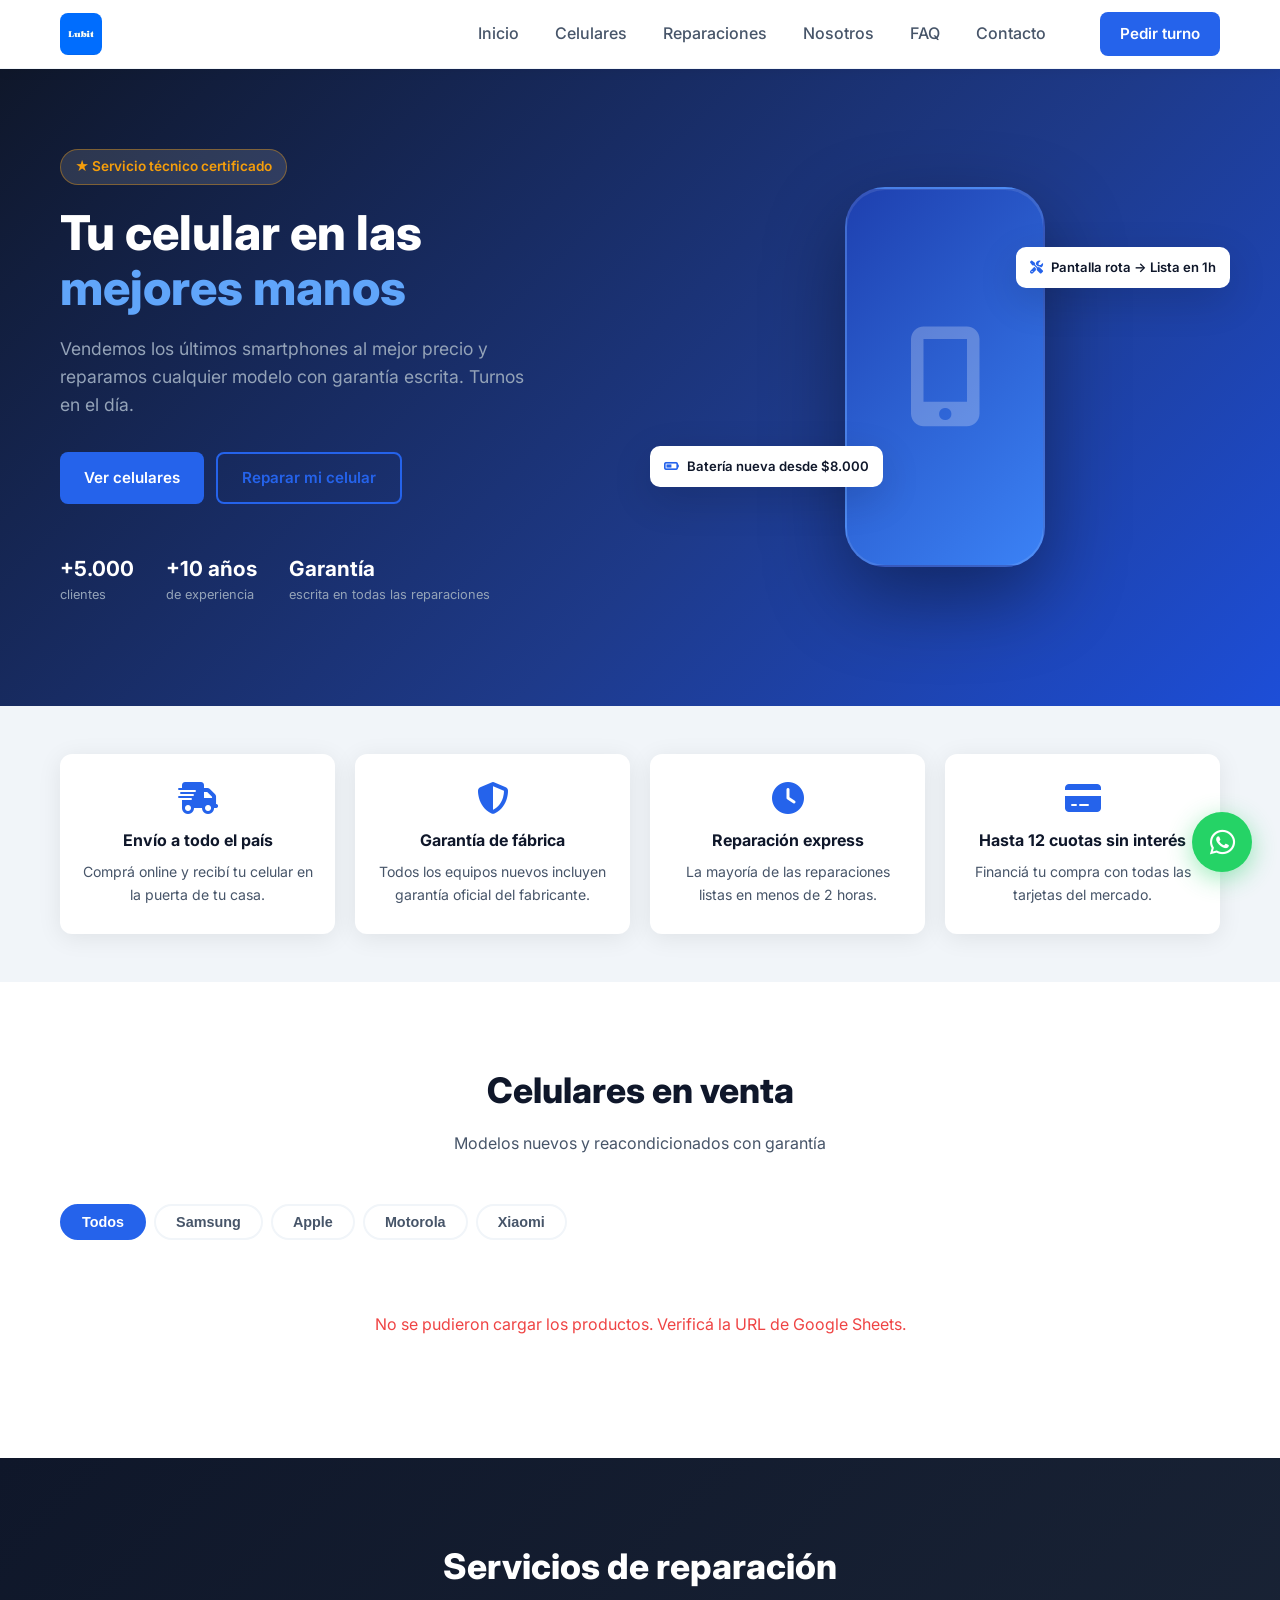
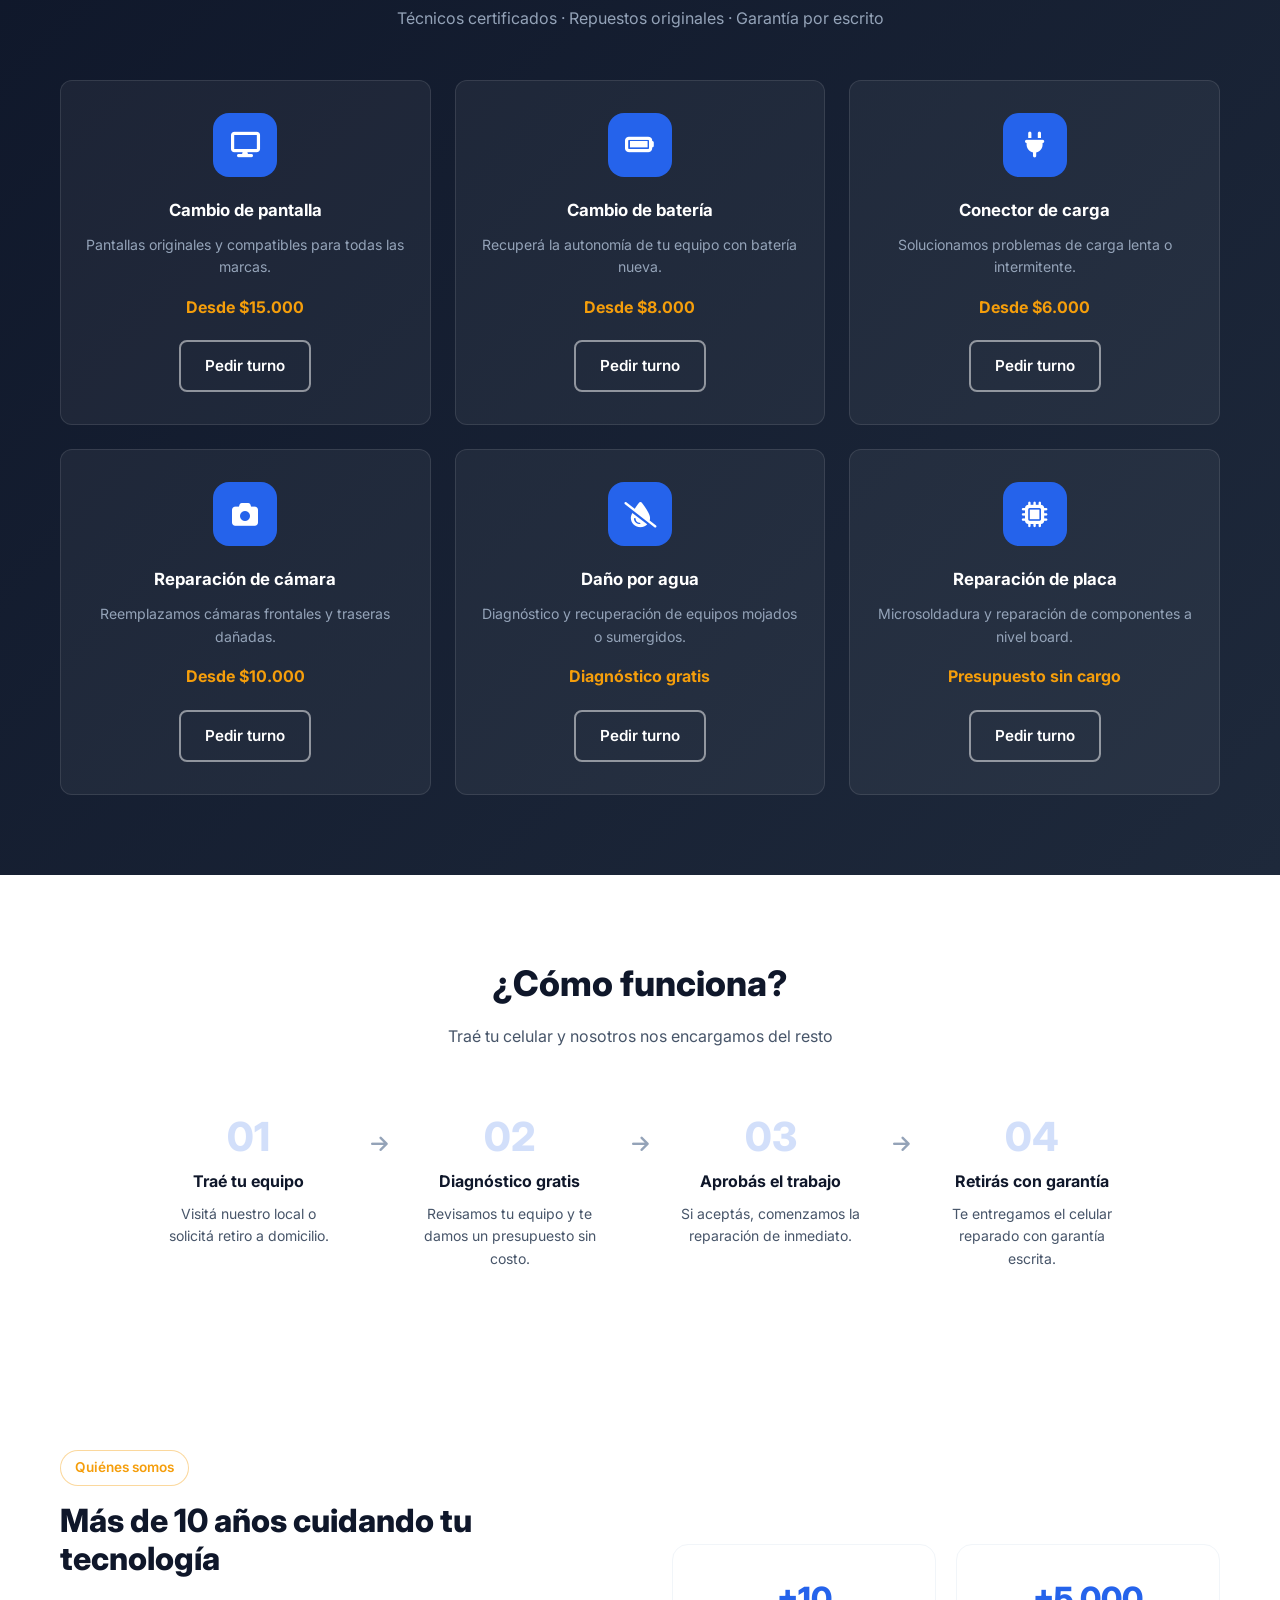
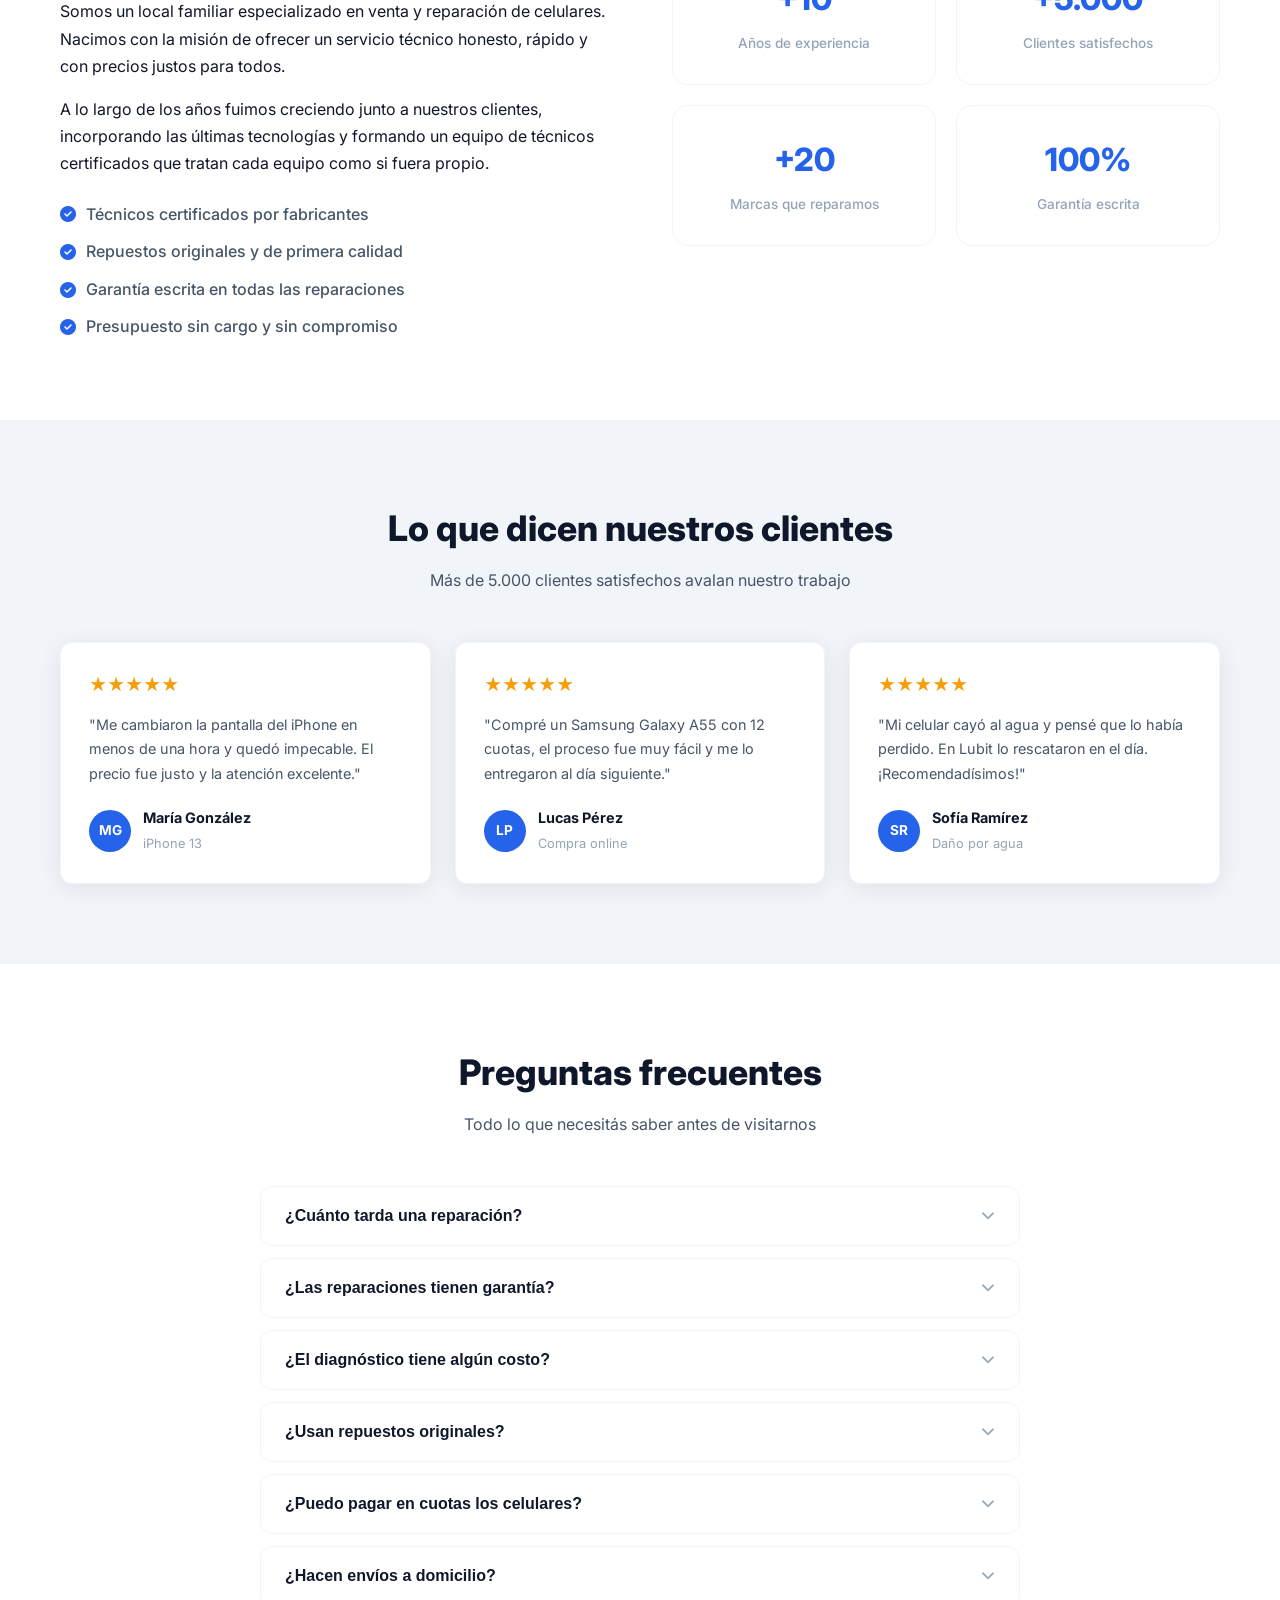
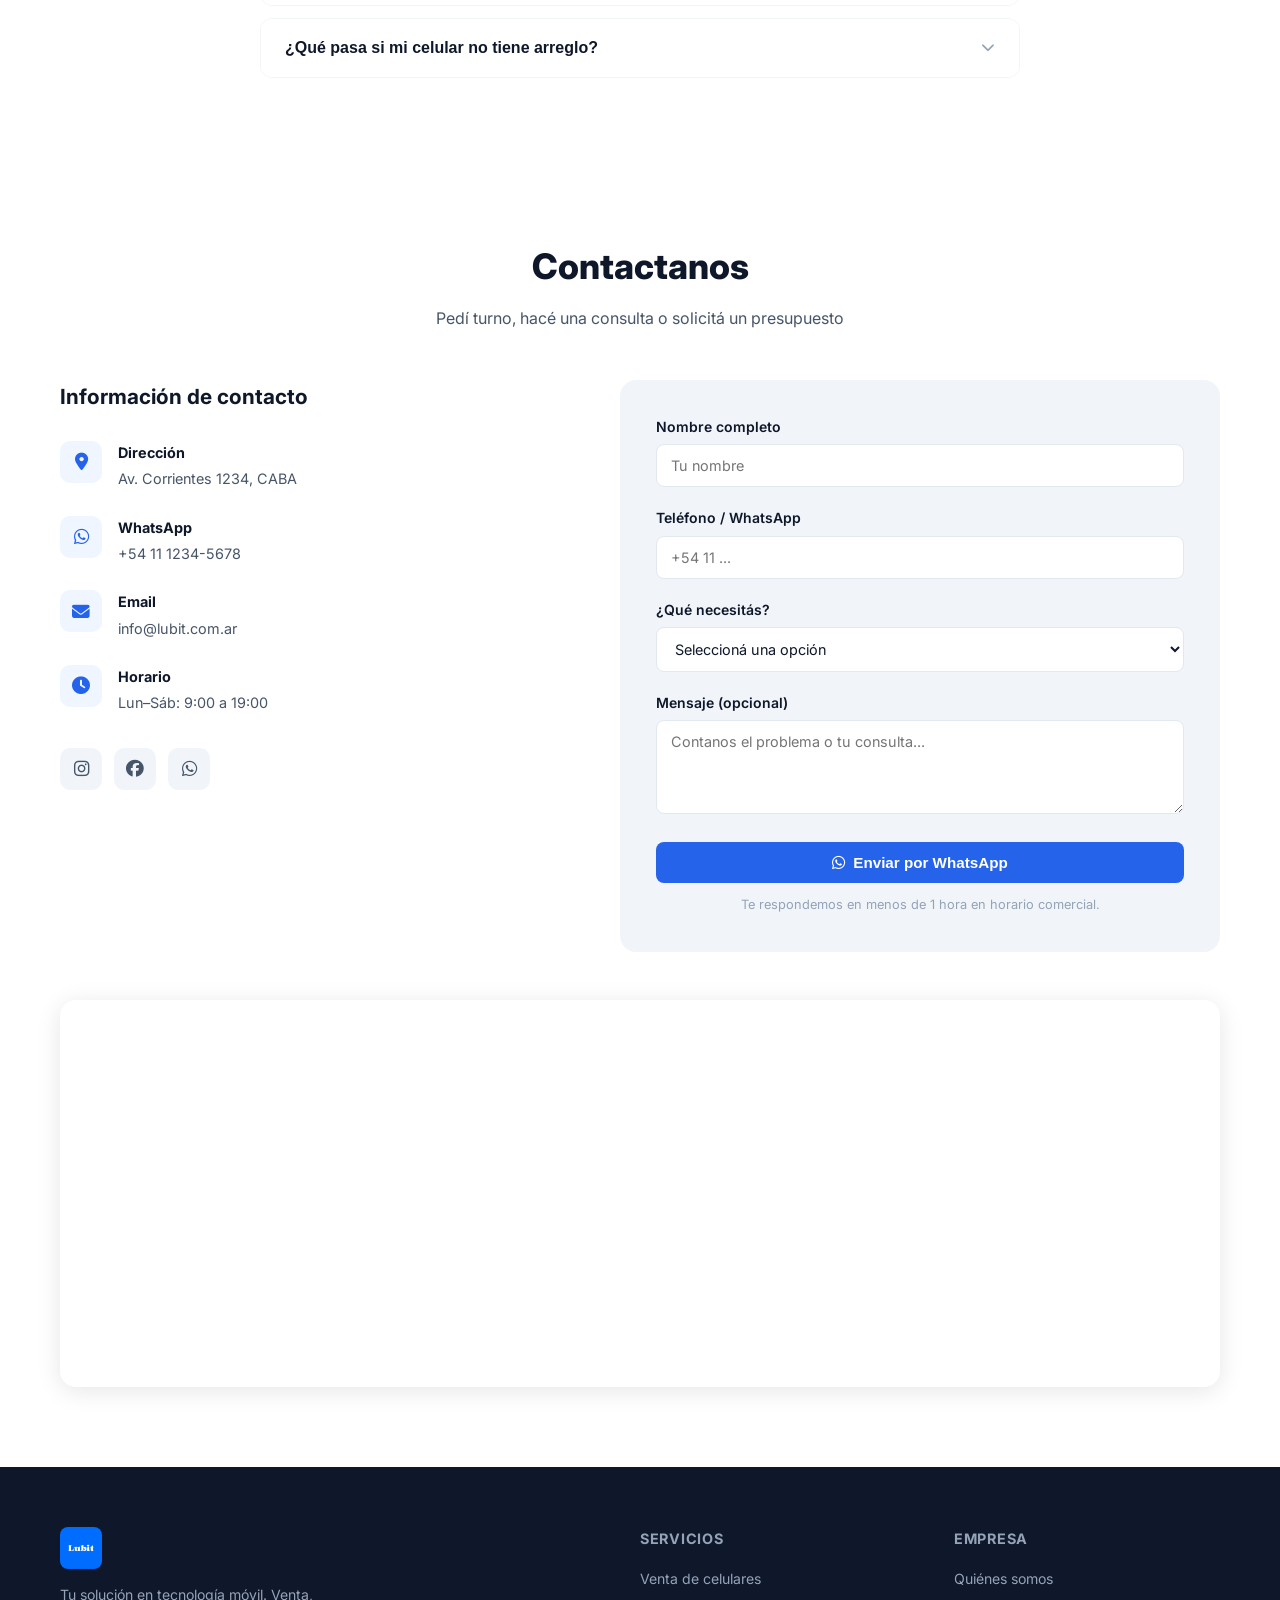
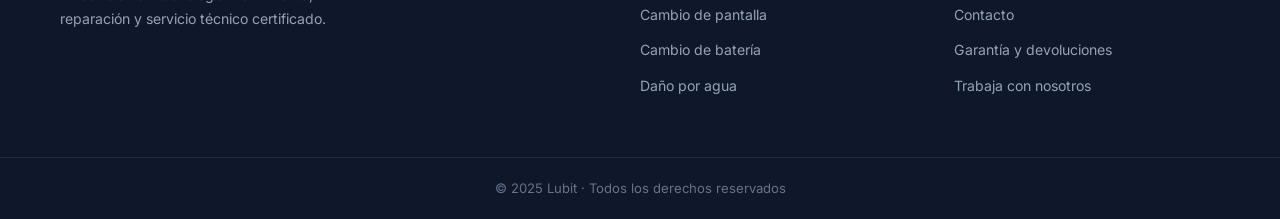
==== commit 982b6888: "Update real client data: WhatsApp, social links, and logo image Co-Authored-By: Claude Sonnet 4.6 <n" ====
--- a/index.html
+++ b/index.html
@@ -41,6 +41,7 @@
   }
   </script>
 
+  <link rel="icon" type="image/jpeg" href="logo.jpeg" />
   <link rel="stylesheet" href="styles.css" />
   <link href="https://fonts.googleapis.com/css2?family=Inter:wght@400;500;600;700;800&display=swap" rel="stylesheet" />
   <link rel="stylesheet" href="https://cdnjs.cloudflare.com/ajax/libs/font-awesome/6.5.0/css/all.min.css" />
@@ -51,32 +52,7 @@
   <nav class="navbar">
     <div class="container nav-inner">
       <a href="#" class="logo">
-        <svg width="120" height="32" viewBox="0 0 120 32" fill="none" xmlns="http://www.w3.org/2000/svg" aria-label="Lubit">
-          <!-- Chip body -->
-          <rect x="1" y="5" width="22" height="22" rx="5" fill="#2563eb"/>
-          <!-- Pins top -->
-          <rect x="7" y="1" width="3" height="5" rx="1" fill="#2563eb"/>
-          <rect x="14" y="1" width="3" height="5" rx="1" fill="#2563eb"/>
-          <!-- Pins bottom -->
-          <rect x="7" y="26" width="3" height="5" rx="1" fill="#2563eb"/>
-          <rect x="14" y="26" width="3" height="5" rx="1" fill="#2563eb"/>
-          <!-- Pins left -->
-          <rect x="0" y="8" width="2" height="3" rx="1" fill="#2563eb"/>
-          <rect x="0" y="16" width="2" height="3" rx="1" fill="#2563eb"/>
-          <!-- Pins right -->
-          <rect x="22" y="8" width="2" height="3" rx="1" fill="#2563eb"/>
-          <rect x="22" y="16" width="2" height="3" rx="1" fill="#2563eb"/>
-          <!-- Inner circuit -->
-          <rect x="6" y="10" width="12" height="12" rx="2.5" fill="white" opacity="0.15"/>
-          <circle cx="10" cy="14" r="1.5" fill="white"/>
-          <circle cx="14" cy="14" r="1.5" fill="white"/>
-          <circle cx="12" cy="18" r="1.5" fill="white"/>
-          <line x1="10" y1="14" x2="14" y2="14" stroke="white" stroke-width="1.2"/>
-          <line x1="10" y1="14" x2="12" y2="18" stroke="white" stroke-width="1.2"/>
-          <line x1="14" y1="14" x2="12" y2="18" stroke="white" stroke-width="1.2"/>
-          <!-- Wordmark -->
-          <text x="30" y="23" font-family="Inter, sans-serif" font-size="20" font-weight="800" letter-spacing="-0.5" fill="#1e293b">Lu<tspan fill="#2563eb">bit</tspan></text>
-        </svg>
+        <img src="logo.jpeg" alt="Lubit" class="logo-img" />
       </a>
       <ul class="nav-links">
         <li><a href="#inicio">Inicio</a></li>
@@ -495,10 +471,9 @@
             </div>
           </div>
           <div class="social-links">
-            <a href="#inicio" aria-label="Instagram"><i class="fa-brands fa-instagram"></i></a>
-            <a href="#inicio" aria-label="Facebook"><i class="fa-brands fa-facebook"></i></a>
+            <a href="https://www.instagram.com/lucastecst?igsh=MWdkcGZoenJ5ejdzcQ==" target="_blank" aria-label="Instagram"><i class="fa-brands fa-instagram"></i></a>
+            <a href="https://www.facebook.com/share/1ATfw4qwnU/?mibextid=wwXIfr" target="_blank" aria-label="Facebook"><i class="fa-brands fa-facebook"></i></a>
             <a id="whatsappSocial" href="#" aria-label="WhatsApp"><i class="fa-brands fa-whatsapp"></i></a>
-            <a href="#inicio" aria-label="TikTok"><i class="fa-brands fa-tiktok"></i></a>
           </div>
         </div>
 
@@ -556,25 +531,7 @@
     <div class="container footer-inner">
       <div class="footer-brand">
         <a href="#" class="logo">
-          <svg width="120" height="32" viewBox="0 0 120 32" fill="none" xmlns="http://www.w3.org/2000/svg" aria-label="Lubit">
-            <rect x="1" y="5" width="22" height="22" rx="5" fill="#2563eb"/>
-            <rect x="7" y="1" width="3" height="5" rx="1" fill="#2563eb"/>
-            <rect x="14" y="1" width="3" height="5" rx="1" fill="#2563eb"/>
-            <rect x="7" y="26" width="3" height="5" rx="1" fill="#2563eb"/>
-            <rect x="14" y="26" width="3" height="5" rx="1" fill="#2563eb"/>
-            <rect x="0" y="8" width="2" height="3" rx="1" fill="#2563eb"/>
-            <rect x="0" y="16" width="2" height="3" rx="1" fill="#2563eb"/>
-            <rect x="22" y="8" width="2" height="3" rx="1" fill="#2563eb"/>
-            <rect x="22" y="16" width="2" height="3" rx="1" fill="#2563eb"/>
-            <rect x="6" y="10" width="12" height="12" rx="2.5" fill="white" opacity="0.15"/>
-            <circle cx="10" cy="14" r="1.5" fill="white"/>
-            <circle cx="14" cy="14" r="1.5" fill="white"/>
-            <circle cx="12" cy="18" r="1.5" fill="white"/>
-            <line x1="10" y1="14" x2="14" y2="14" stroke="white" stroke-width="1.2"/>
-            <line x1="10" y1="14" x2="12" y2="18" stroke="white" stroke-width="1.2"/>
-            <line x1="14" y1="14" x2="12" y2="18" stroke="white" stroke-width="1.2"/>
-            <text x="30" y="23" font-family="Inter, sans-serif" font-size="20" font-weight="800" letter-spacing="-0.5" fill="#1e293b">Lu<tspan fill="#2563eb">bit</tspan></text>
-          </svg>
+          <img src="logo.jpeg" alt="Lubit" class="logo-img" />
         </a>
         <p>Tu solución en tecnología móvil. Venta, reparación y servicio técnico certificado.</p>
       </div>
--- a/styles.css
+++ b/styles.css
@@ -59,6 +59,7 @@
   text-decoration: none; display: flex; align-items: center; gap: 8px;
 }
 .logo i { font-size: 1.3rem; }
+.logo-img { height: 42px; width: 42px; object-fit: cover; border-radius: 8px; }
 .nav-links {
   display: flex; list-style: none; gap: 8px; margin-left: auto;
 }
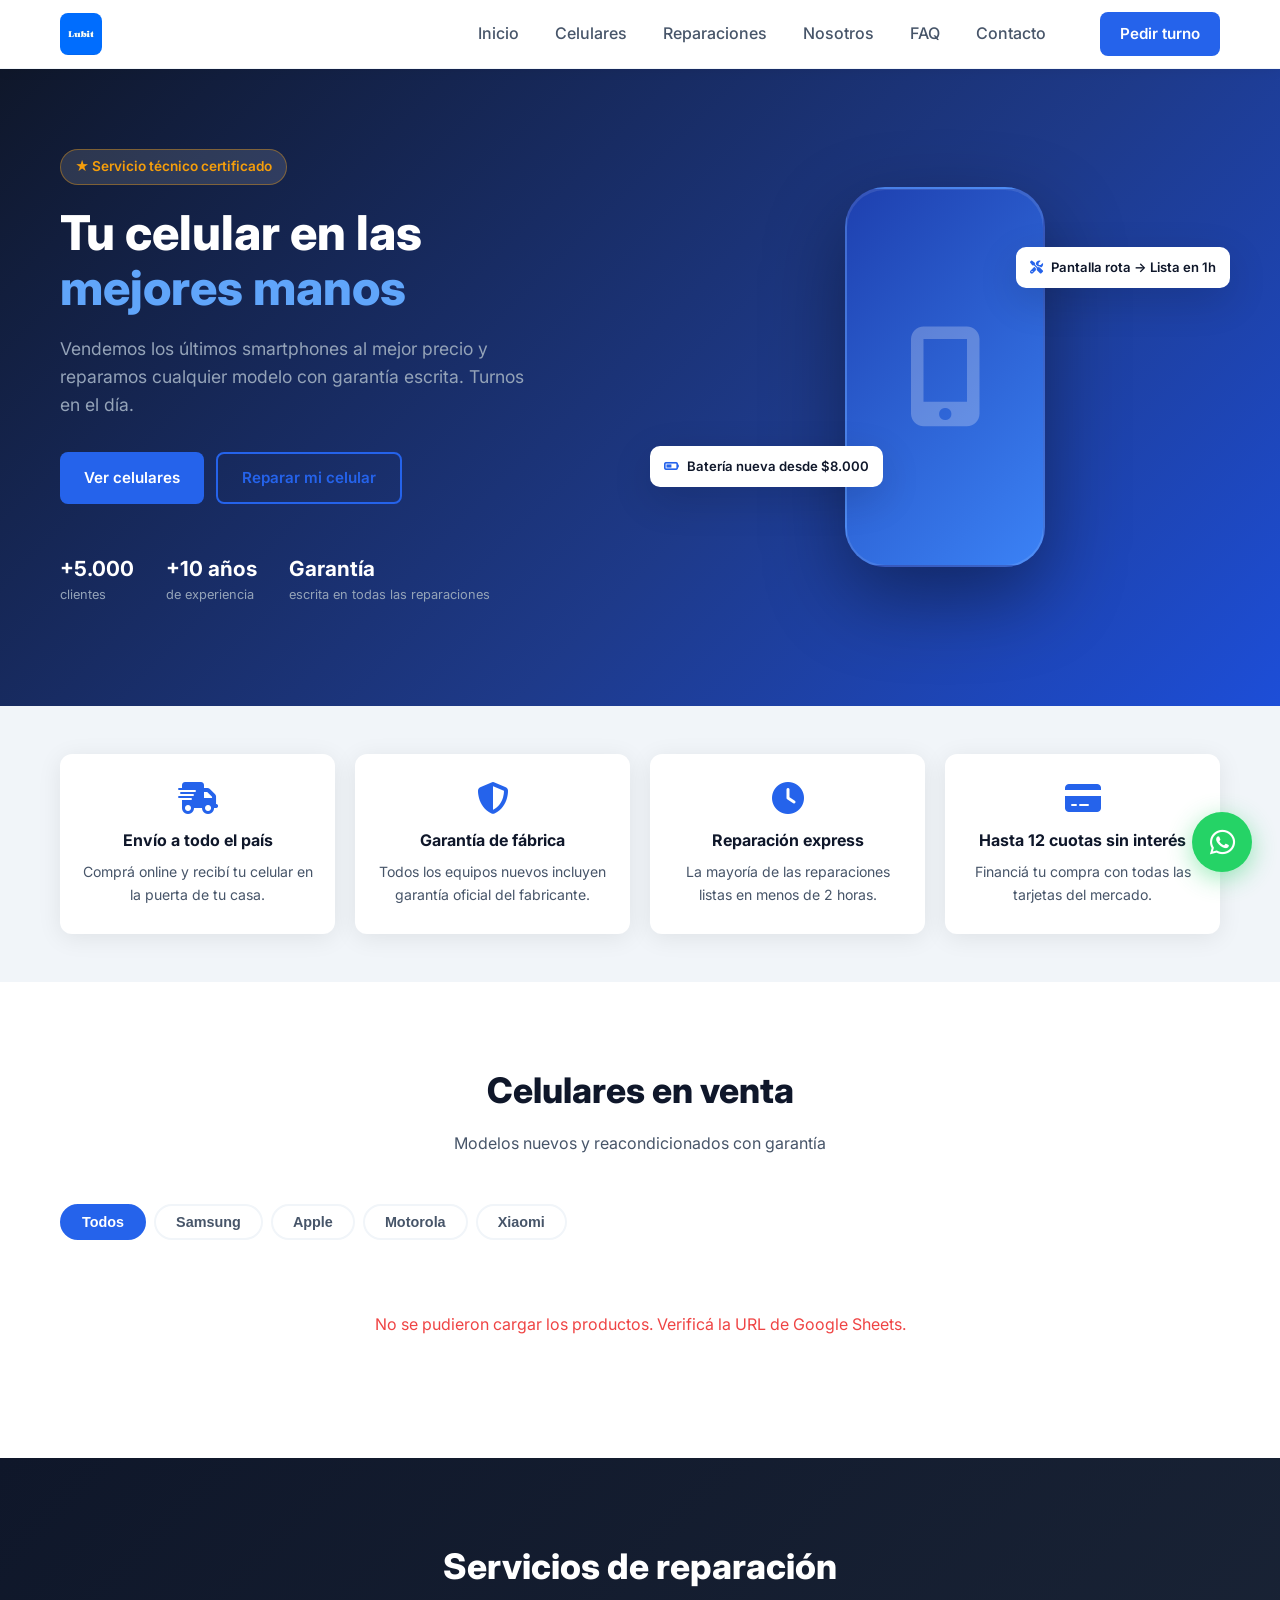
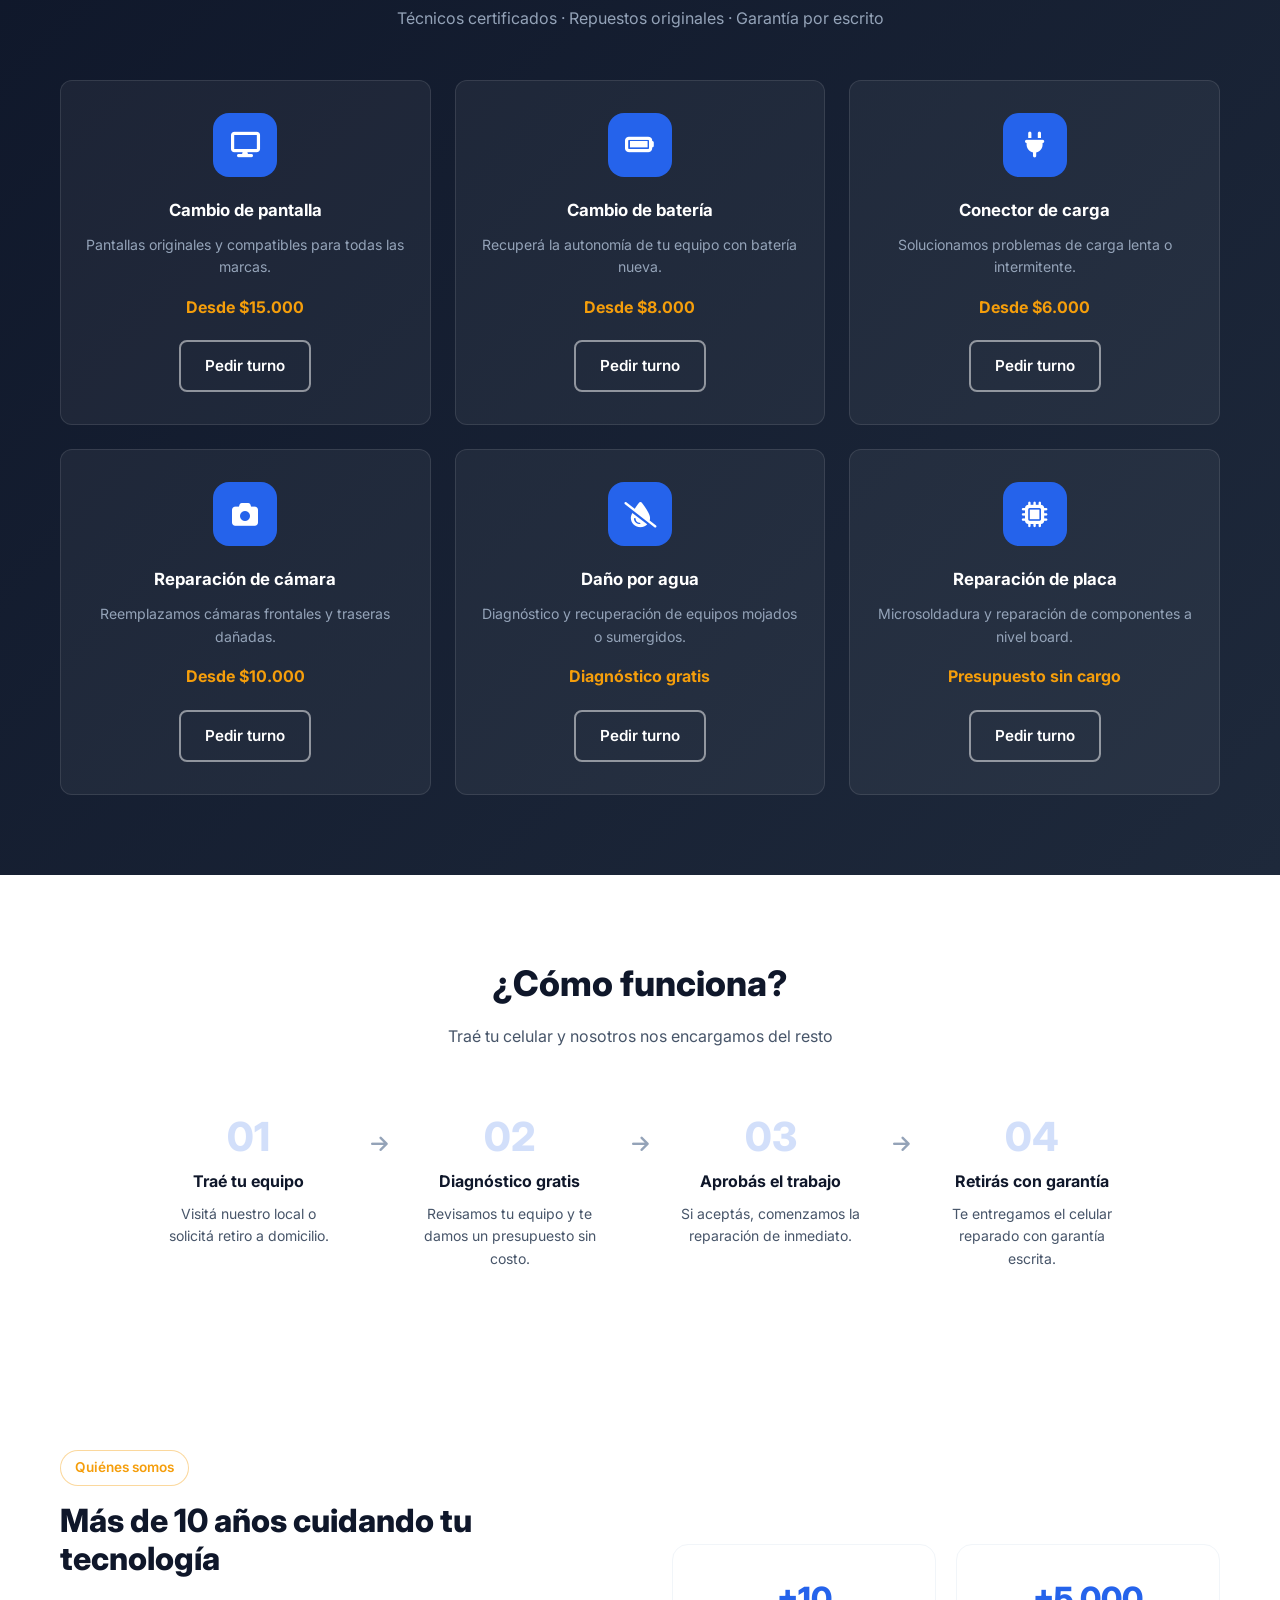
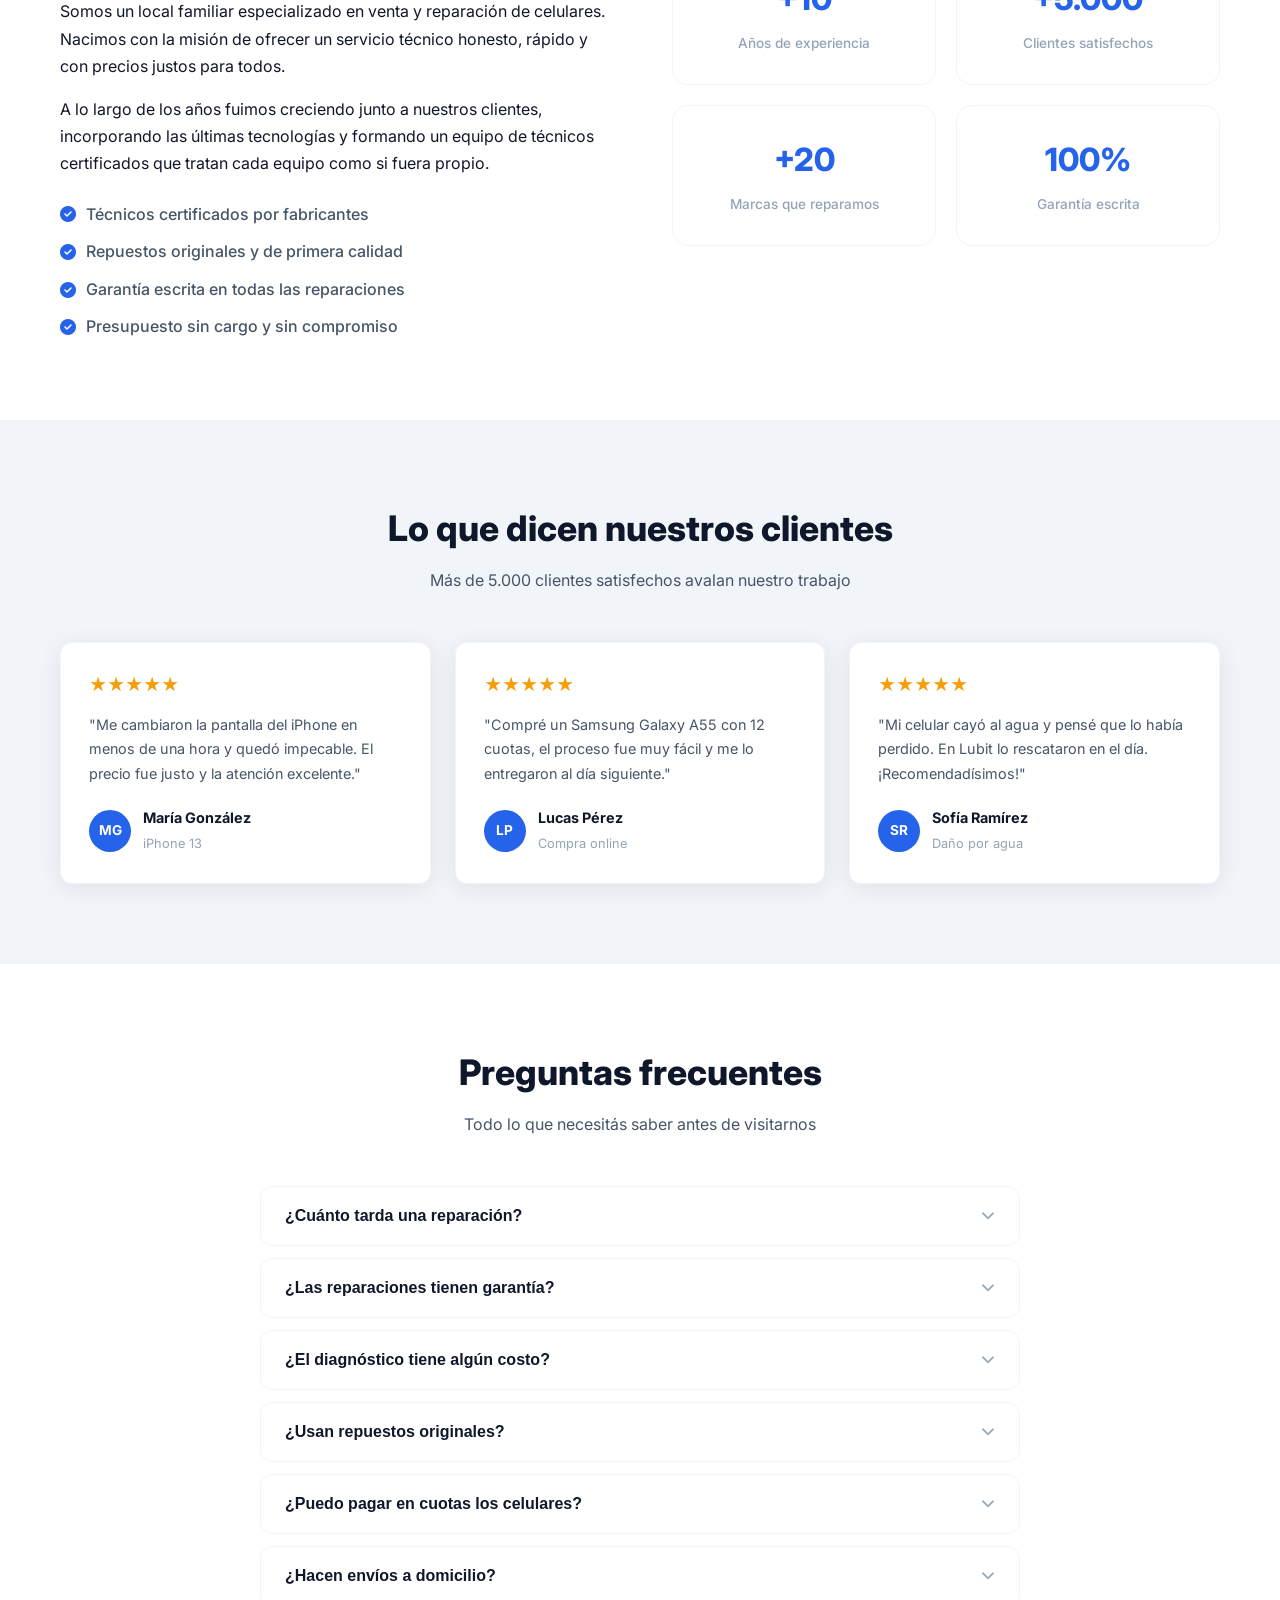
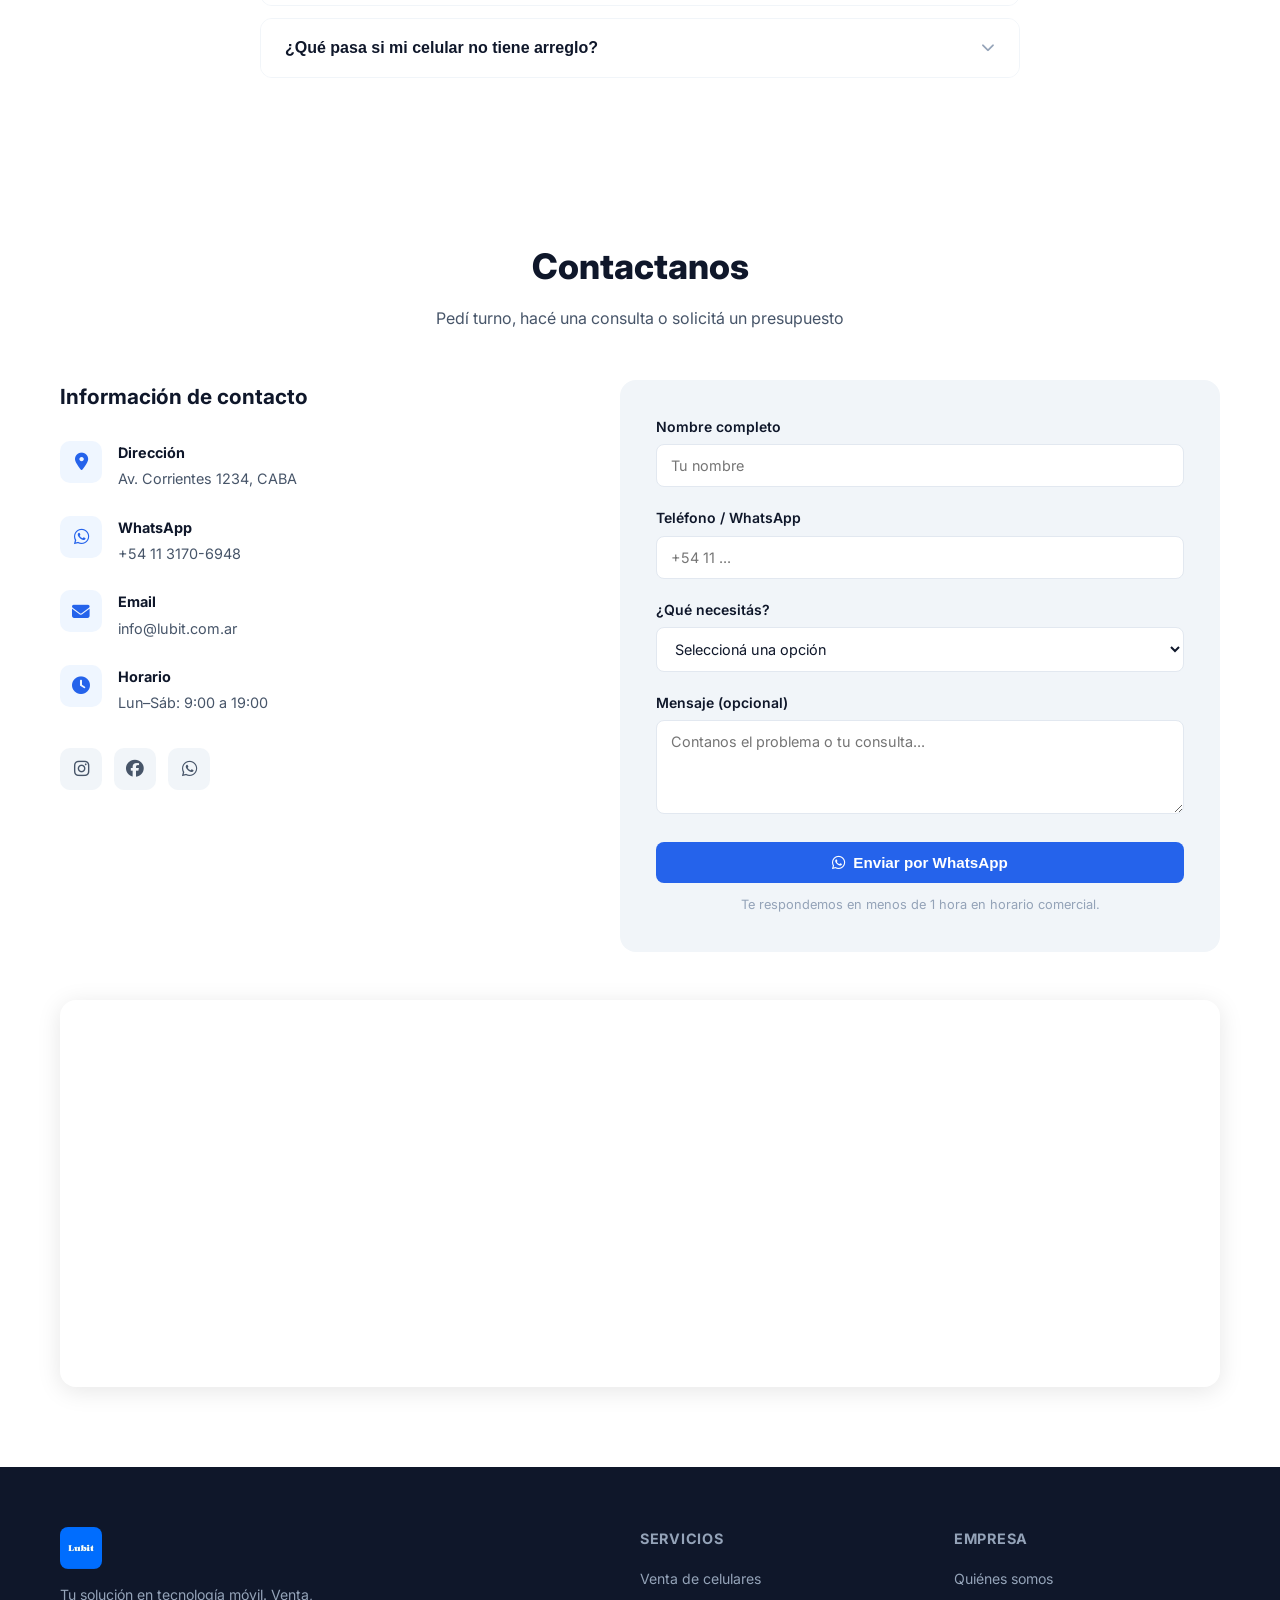
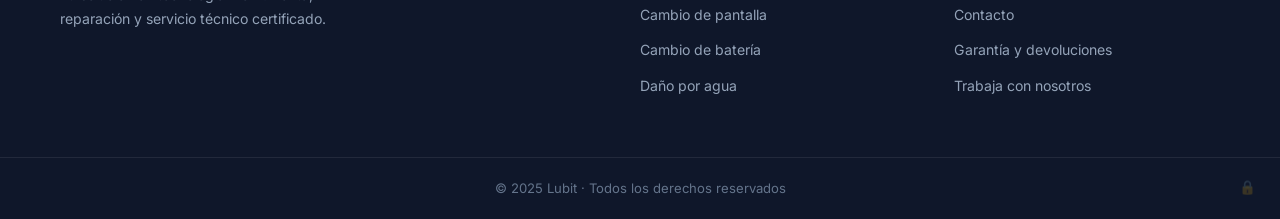
==== commit f9c35e86: "Agregar panel de administración con datos dinámicos - datos.json: reparaciones y contacto editables " ====
--- a/index.html
+++ b/index.html
@@ -164,68 +164,8 @@
         <h2>Servicios de reparación</h2>
         <p>Técnicos certificados · Repuestos originales · Garantía por escrito</p>
       </div>
-      <div class="repairs-grid">
-
-        <div class="repair-card">
-          <div class="repair-icon">
-            <i class="fa-solid fa-display"></i>
-          </div>
-          <h3>Cambio de pantalla</h3>
-          <p>Pantallas originales y compatibles para todas las marcas.</p>
-          <span class="repair-price">Desde $15.000</span>
-          <a href="#contacto" class="btn btn-outline-white">Pedir turno</a>
-        </div>
-
-        <div class="repair-card">
-          <div class="repair-icon">
-            <i class="fa-solid fa-battery-full"></i>
-          </div>
-          <h3>Cambio de batería</h3>
-          <p>Recuperá la autonomía de tu equipo con batería nueva.</p>
-          <span class="repair-price">Desde $8.000</span>
-          <a href="#contacto" class="btn btn-outline-white">Pedir turno</a>
-        </div>
-
-        <div class="repair-card">
-          <div class="repair-icon">
-            <i class="fa-solid fa-plug"></i>
-          </div>
-          <h3>Conector de carga</h3>
-          <p>Solucionamos problemas de carga lenta o intermitente.</p>
-          <span class="repair-price">Desde $6.000</span>
-          <a href="#contacto" class="btn btn-outline-white">Pedir turno</a>
-        </div>
-
-        <div class="repair-card">
-          <div class="repair-icon">
-            <i class="fa-solid fa-camera"></i>
-          </div>
-          <h3>Reparación de cámara</h3>
-          <p>Reemplazamos cámaras frontales y traseras dañadas.</p>
-          <span class="repair-price">Desde $10.000</span>
-          <a href="#contacto" class="btn btn-outline-white">Pedir turno</a>
-        </div>
-
-        <div class="repair-card">
-          <div class="repair-icon">
-            <i class="fa-solid fa-droplet-slash"></i>
-          </div>
-          <h3>Daño por agua</h3>
-          <p>Diagnóstico y recuperación de equipos mojados o sumergidos.</p>
-          <span class="repair-price">Diagnóstico gratis</span>
-          <a href="#contacto" class="btn btn-outline-white">Pedir turno</a>
-        </div>
-
-        <div class="repair-card">
-          <div class="repair-icon">
-            <i class="fa-solid fa-microchip"></i>
-          </div>
-          <h3>Reparación de placa</h3>
-          <p>Microsoldadura y reparación de componentes a nivel board.</p>
-          <span class="repair-price">Presupuesto sin cargo</span>
-          <a href="#contacto" class="btn btn-outline-white">Pedir turno</a>
-        </div>
-
+      <div class="repairs-grid" id="repairsGrid">
+        <!-- cargado dinámicamente desde datos.json -->
       </div>
     </div>
   </section>
@@ -446,28 +386,28 @@
             <i class="fa-solid fa-location-dot"></i>
             <div>
               <strong>Dirección</strong>
-              <span>Av. Corrientes 1234, CABA</span>
+              <span id="infoDireccion">Av. Corrientes 1234, CABA</span>
             </div>
           </div>
           <div class="contact-item">
             <i class="fa-brands fa-whatsapp"></i>
             <div>
               <strong>WhatsApp</strong>
-              <span>+54 11 1234-5678</span>
+              <span id="infoWhatsapp">+54 11 3170-6948</span>
             </div>
           </div>
           <div class="contact-item">
             <i class="fa-solid fa-envelope"></i>
             <div>
               <strong>Email</strong>
-              <span>info@lubit.com.ar</span>
+              <span id="infoEmail">info@lubit.com.ar</span>
             </div>
           </div>
           <div class="contact-item">
             <i class="fa-solid fa-clock"></i>
             <div>
               <strong>Horario</strong>
-              <span>Lun–Sáb: 9:00 a 19:00</span>
+              <span id="infoHorario">Lun–Sáb: 9:00 a 19:00</span>
             </div>
           </div>
           <div class="social-links">
@@ -512,6 +452,7 @@
 
       <div class="map-wrapper">
         <iframe
+          id="mapaIframe"
           src="https://maps.google.com/maps?q=Av.+Corrientes+1234,+Buenos+Aires,+Argentina&t=&z=15&ie=UTF8&iwloc=&output=embed"
           width="100%"
           height="380"
@@ -556,6 +497,7 @@
     </div>
     <div class="footer-bottom">
       <p>© 2025 Lubit · Todos los derechos reservados</p>
+      <a href="admin.html" class="admin-lock" aria-label="Administración">🔒</a>
     </div>
   </footer>
 
--- a/styles.css
+++ b/styles.css
@@ -437,3 +437,16 @@
   .quick-grid { grid-template-columns: 1fr; }
   .hero-stats { flex-direction: column; gap: 12px; }
 }
+
+.footer-bottom { position: relative; }
+.admin-lock {
+  position: absolute;
+  right: 24px;
+  top: 50%;
+  transform: translateY(-50%);
+  font-size: 0.85rem;
+  opacity: 0.2;
+  text-decoration: none;
+  transition: opacity .2s;
+}
+.admin-lock:hover { opacity: 0.6; }
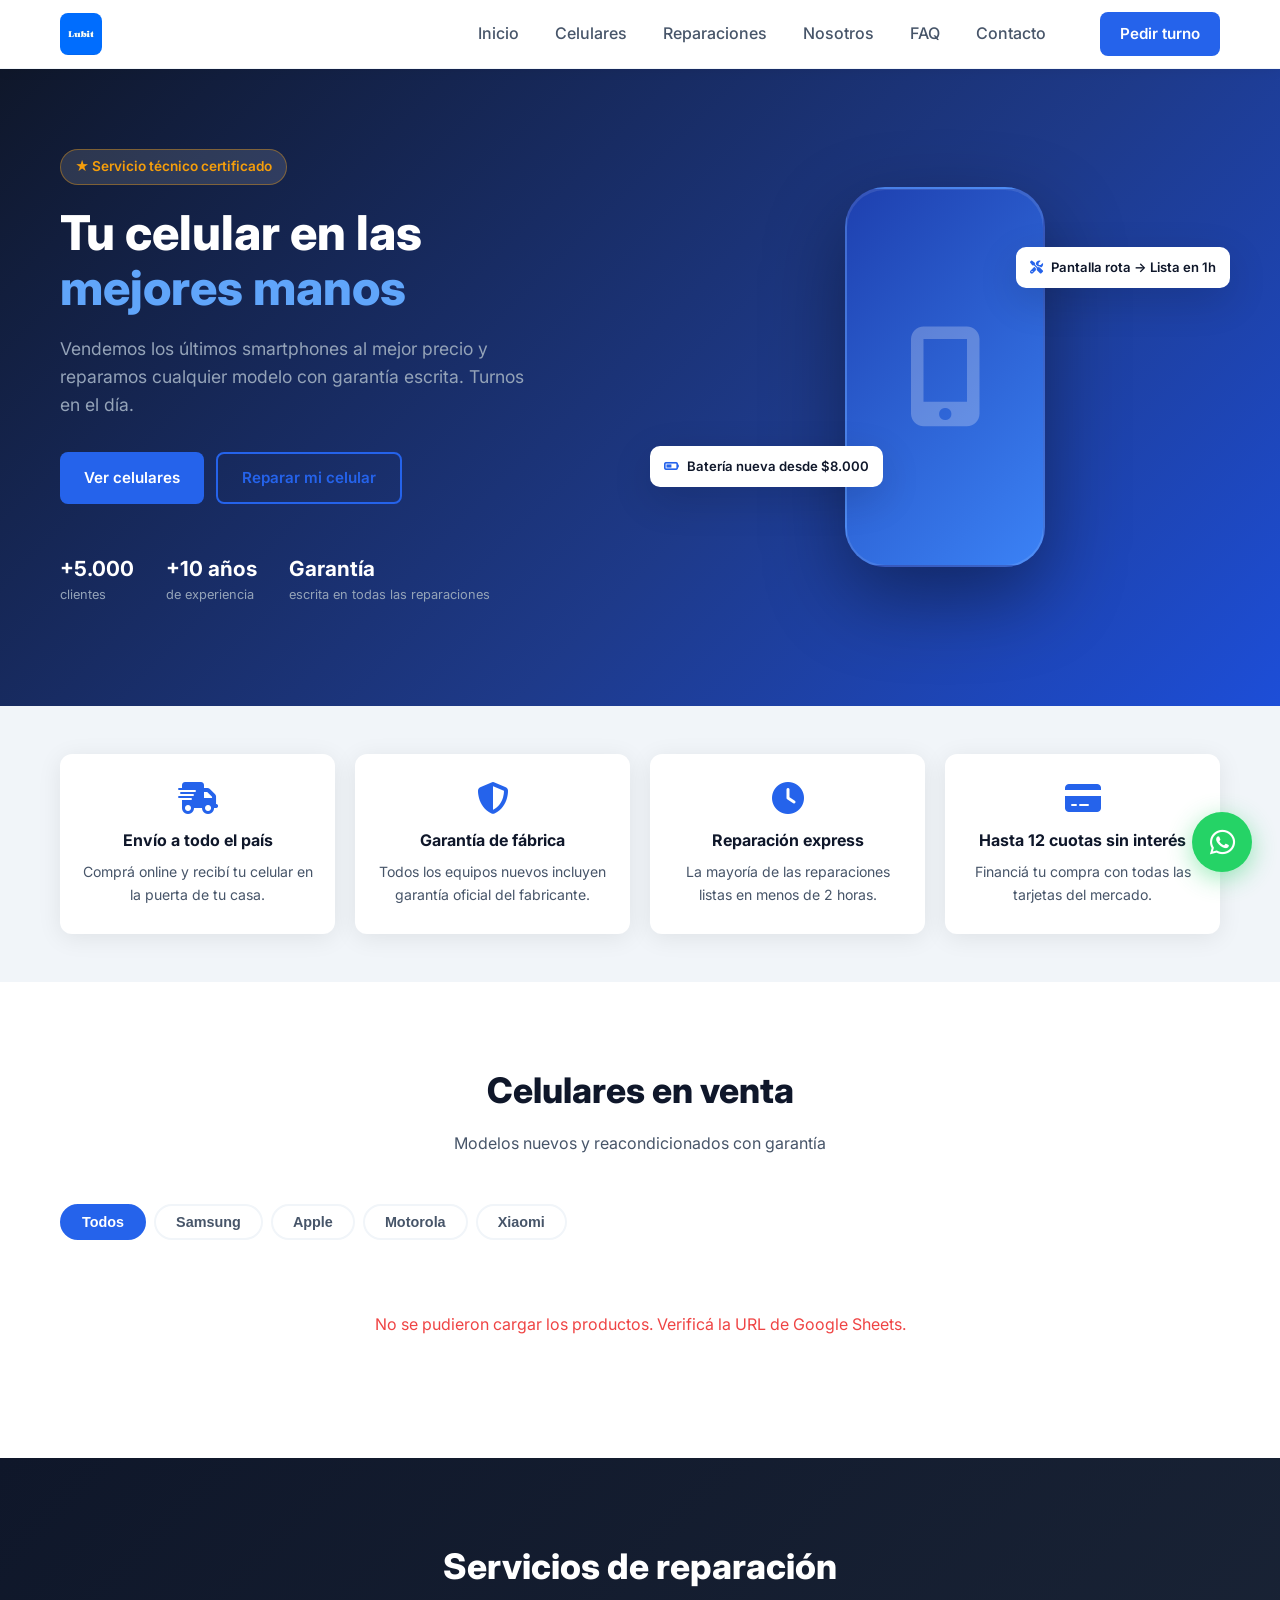
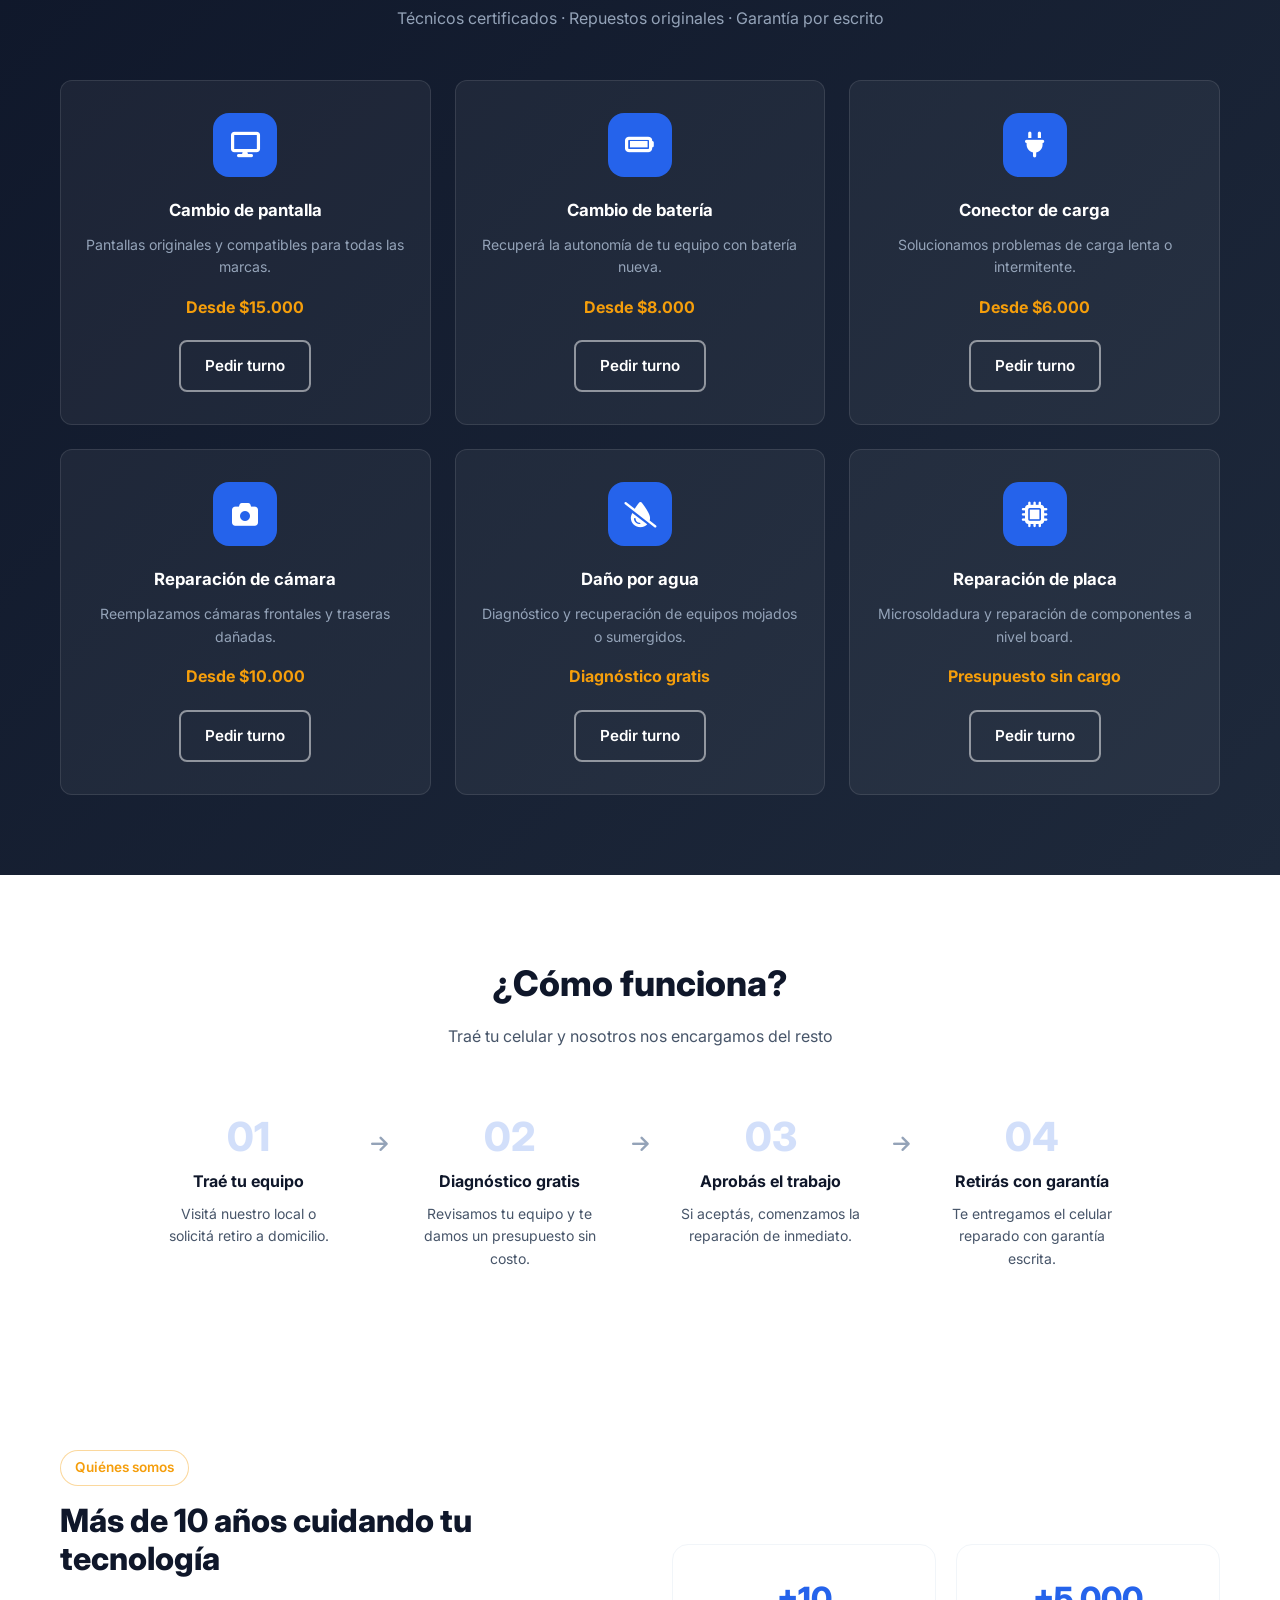
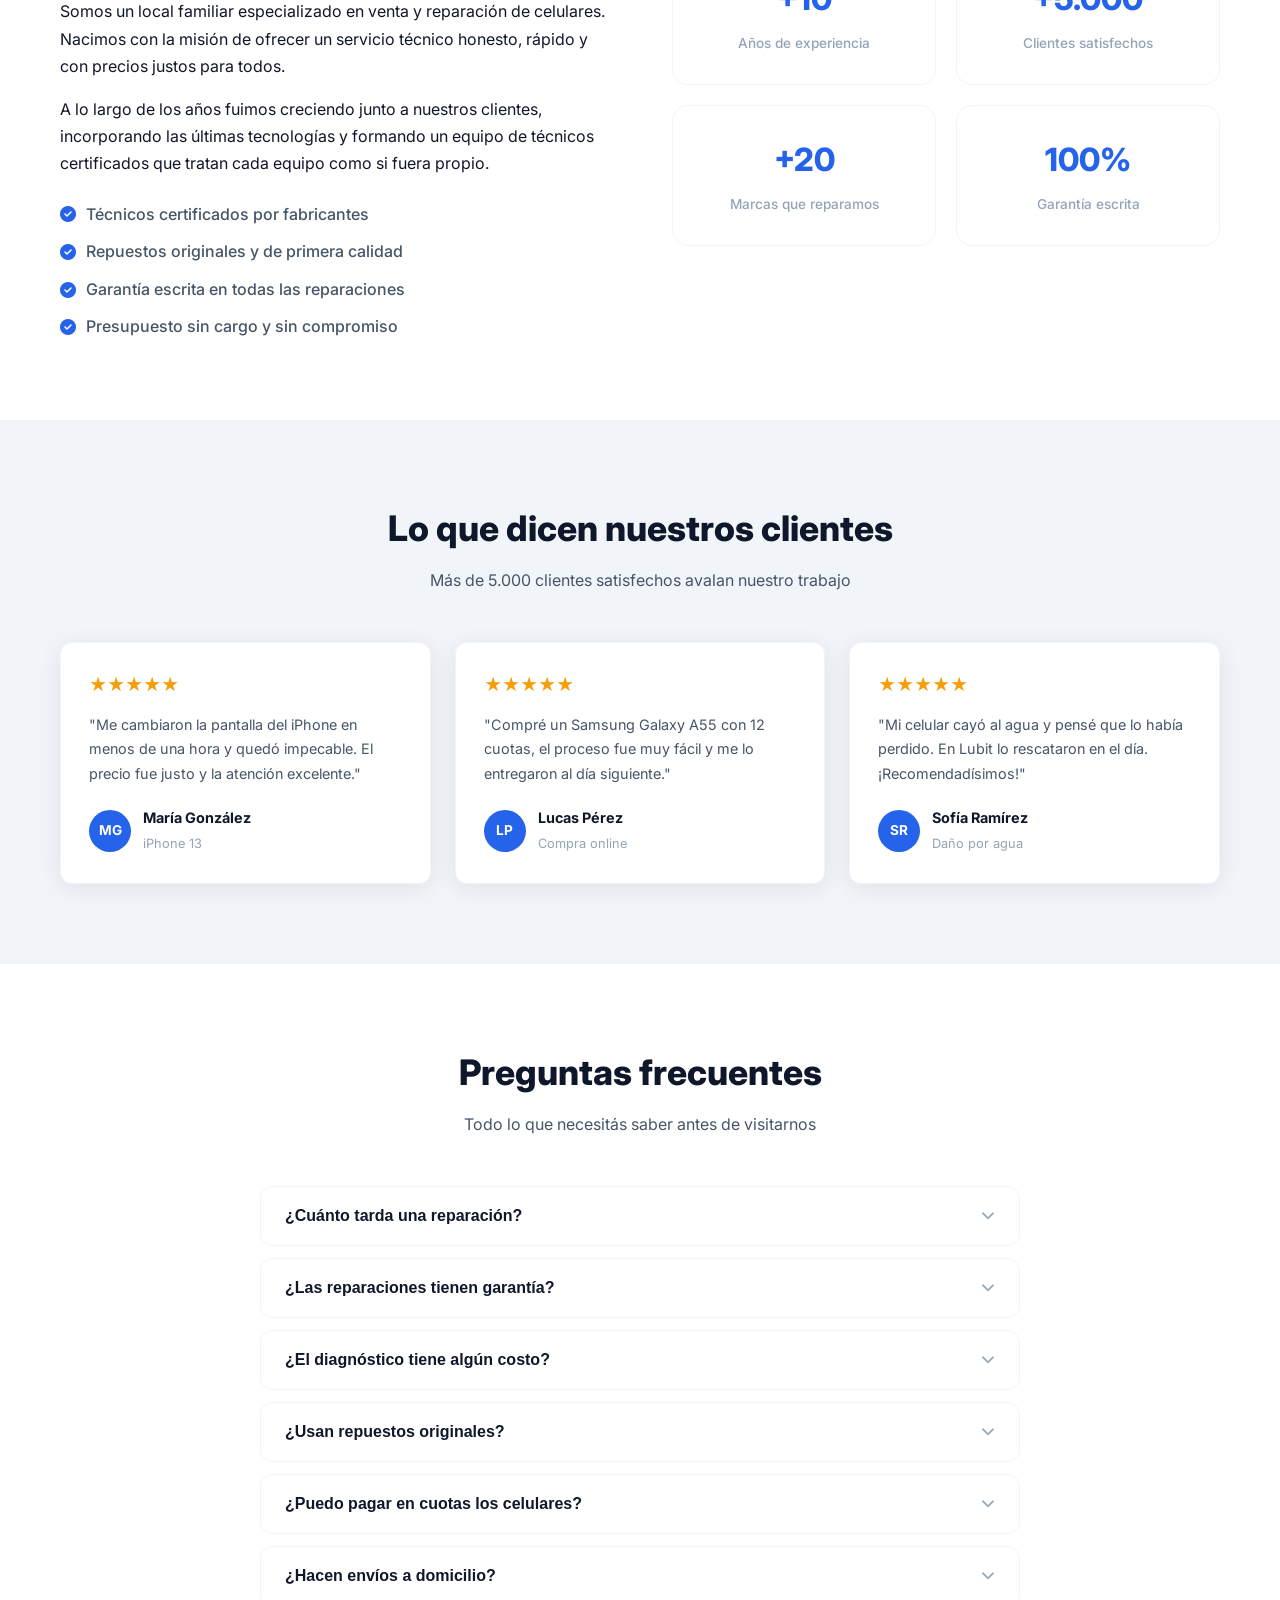
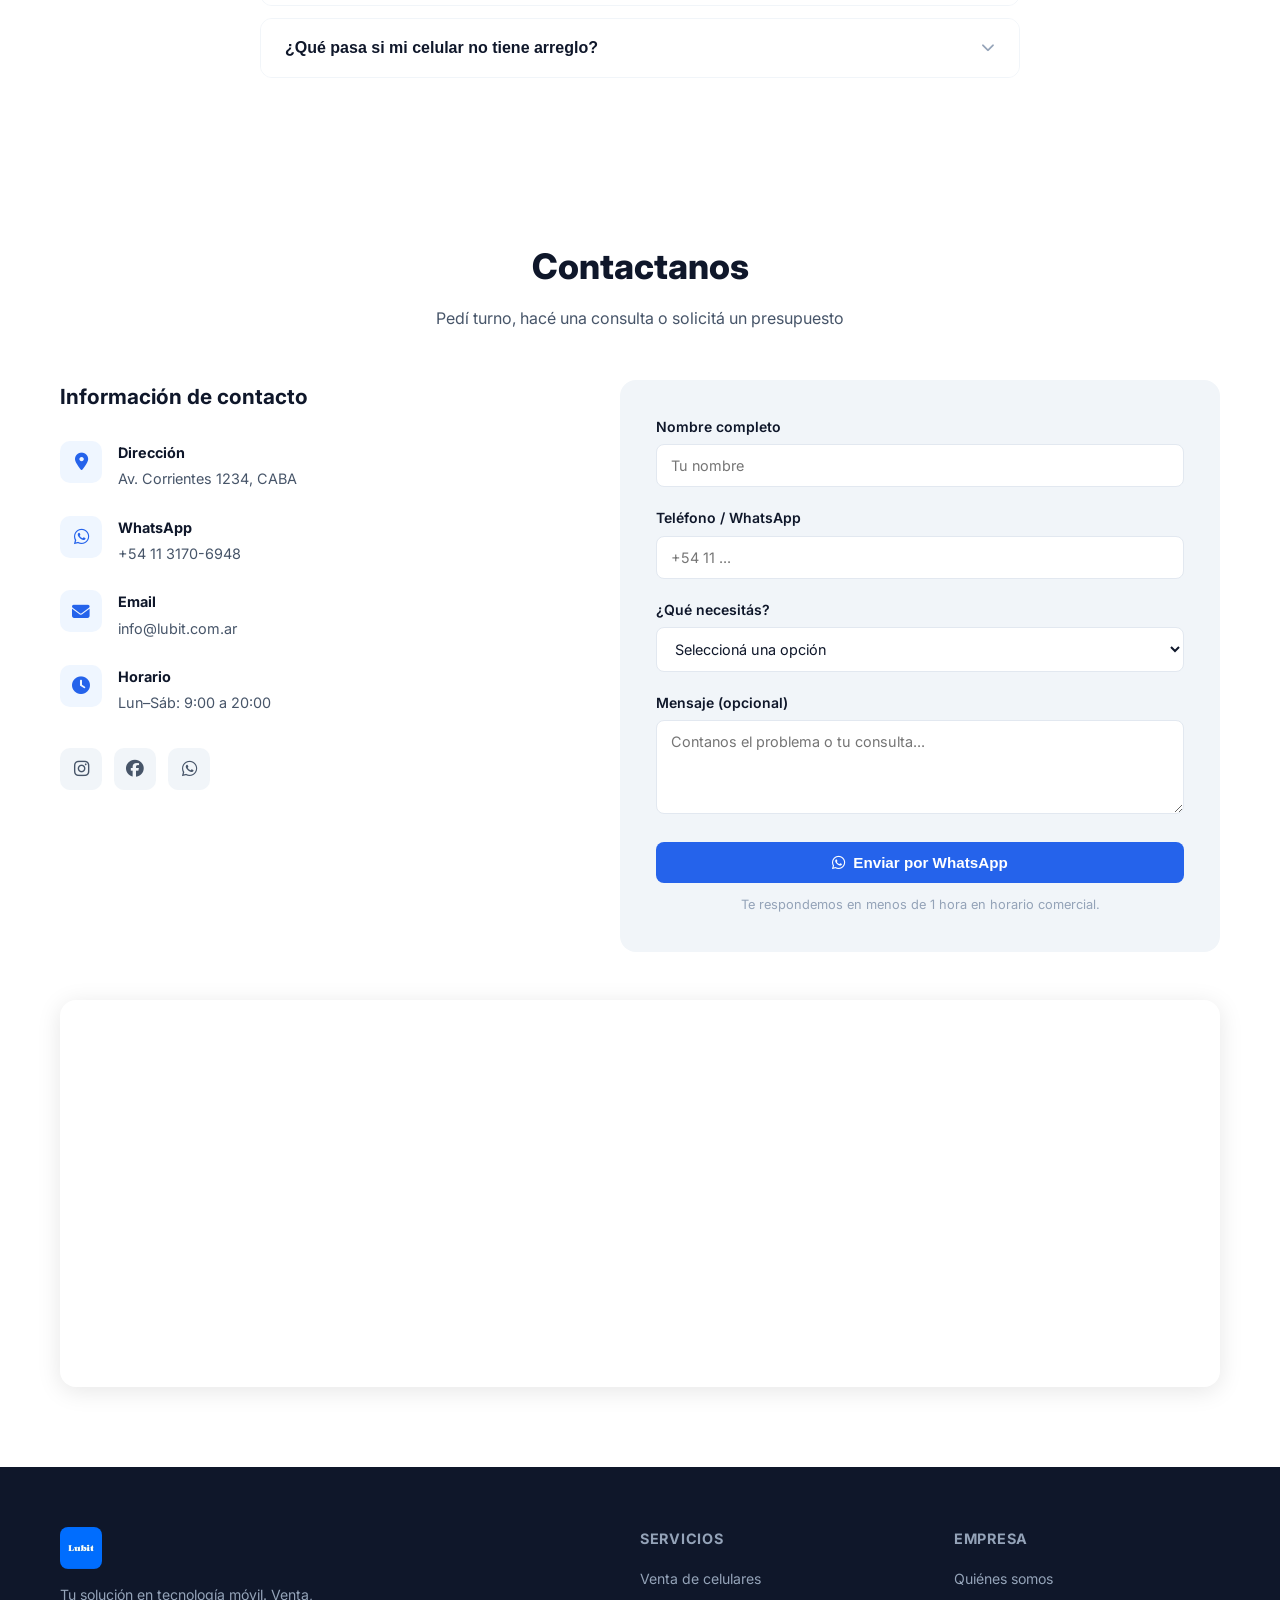
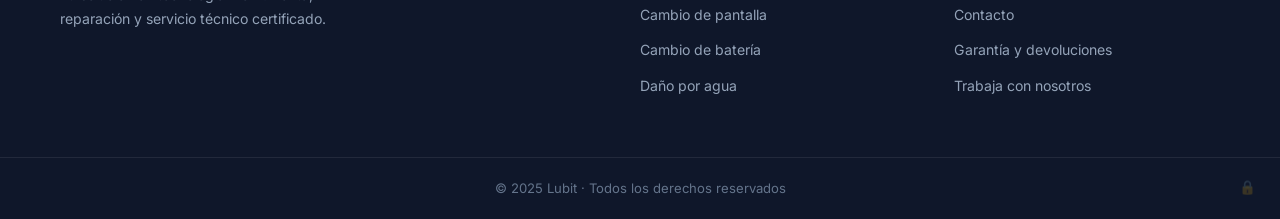
==== commit 387b6ce4: "Agregar filtro por marca en fotos y gestión de FAQ en admin Co-Authored-By: Claude Sonnet 4.6 <norep" ====
--- a/index.html
+++ b/index.html
@@ -295,78 +295,8 @@
         <h2>Preguntas frecuentes</h2>
         <p>Todo lo que necesitás saber antes de visitarnos</p>
       </div>
-      <div class="faq-list">
-
-        <div class="faq-item">
-          <button class="faq-question" aria-expanded="false">
-            ¿Cuánto tarda una reparación?
-            <i class="fa-solid fa-chevron-down faq-icon"></i>
-          </button>
-          <div class="faq-answer">
-            <p>La mayoría de las reparaciones (cambio de pantalla, batería o conector de carga) están listas en menos de 2 horas. Reparaciones más complejas como daño por agua o placa pueden demorar 24 a 48 hs. Te avisamos por WhatsApp cuando tu equipo esté listo.</p>
-          </div>
-        </div>
-
-        <div class="faq-item">
-          <button class="faq-question" aria-expanded="false">
-            ¿Las reparaciones tienen garantía?
-            <i class="fa-solid fa-chevron-down faq-icon"></i>
-          </button>
-          <div class="faq-answer">
-            <p>Sí, todas las reparaciones tienen <strong>garantía escrita de 90 días</strong> sobre el trabajo realizado y los repuestos utilizados. Si algo falla por el mismo problema dentro del período de garantía, lo solucionamos sin costo.</p>
-          </div>
-        </div>
-
-        <div class="faq-item">
-          <button class="faq-question" aria-expanded="false">
-            ¿El diagnóstico tiene algún costo?
-            <i class="fa-solid fa-chevron-down faq-icon"></i>
-          </button>
-          <div class="faq-answer">
-            <p>No, el diagnóstico es completamente <strong>gratuito y sin compromiso</strong>. Revisamos tu equipo, te damos el presupuesto y vos decidís si querés continuar. Si no aceptás, te devolvemos el celular tal como llegó.</p>
-          </div>
-        </div>
-
-        <div class="faq-item">
-          <button class="faq-question" aria-expanded="false">
-            ¿Usan repuestos originales?
-            <i class="fa-solid fa-chevron-down faq-icon"></i>
-          </button>
-          <div class="faq-answer">
-            <p>Trabajamos con repuestos originales y de primera calidad certificada. Antes de hacer cualquier trabajo te informamos qué tipo de repuesto se va a utilizar y el precio, para que puedas elegir la opción que mejor se adapte a tu presupuesto.</p>
-          </div>
-        </div>
-
-        <div class="faq-item">
-          <button class="faq-question" aria-expanded="false">
-            ¿Puedo pagar en cuotas los celulares?
-            <i class="fa-solid fa-chevron-down faq-icon"></i>
-          </button>
-          <div class="faq-answer">
-            <p>Sí, aceptamos todas las tarjetas de crédito <strong>hasta 12 cuotas sin interés</strong>. También aceptamos débito, efectivo y transferencia bancaria. Para consultar el plan de cuotas de tu tarjeta específica, escribinos por WhatsApp.</p>
-          </div>
-        </div>
-
-        <div class="faq-item">
-          <button class="faq-question" aria-expanded="false">
-            ¿Hacen envíos a domicilio?
-            <i class="fa-solid fa-chevron-down faq-icon"></i>
-          </button>
-          <div class="faq-answer">
-            <p>Sí, enviamos celulares a todo el país por correo o moto en CABA y GBA. También podés solicitar el retiro de tu equipo para reparación a domicilio dentro de CABA. Consultanos disponibilidad y costos por WhatsApp.</p>
-          </div>
-        </div>
-
-        <div class="faq-item">
-          <button class="faq-question" aria-expanded="false">
-            ¿Qué pasa si mi celular no tiene arreglo?
-            <i class="fa-solid fa-chevron-down faq-icon"></i>
-          </button>
-          <div class="faq-answer">
-            <p>Si después del diagnóstico determinamos que el equipo no tiene reparación posible o que el costo no justifica la reparación, te lo comunicamos de inmediato y <strong>no te cobramos nada</strong>. El diagnóstico siempre es sin cargo.</p>
-          </div>
-        </div>
-
+      <div class="faq-list" id="faqList">
+        <!-- cargado dinámicamente desde datos.json -->
       </div>
     </div>
   </section>
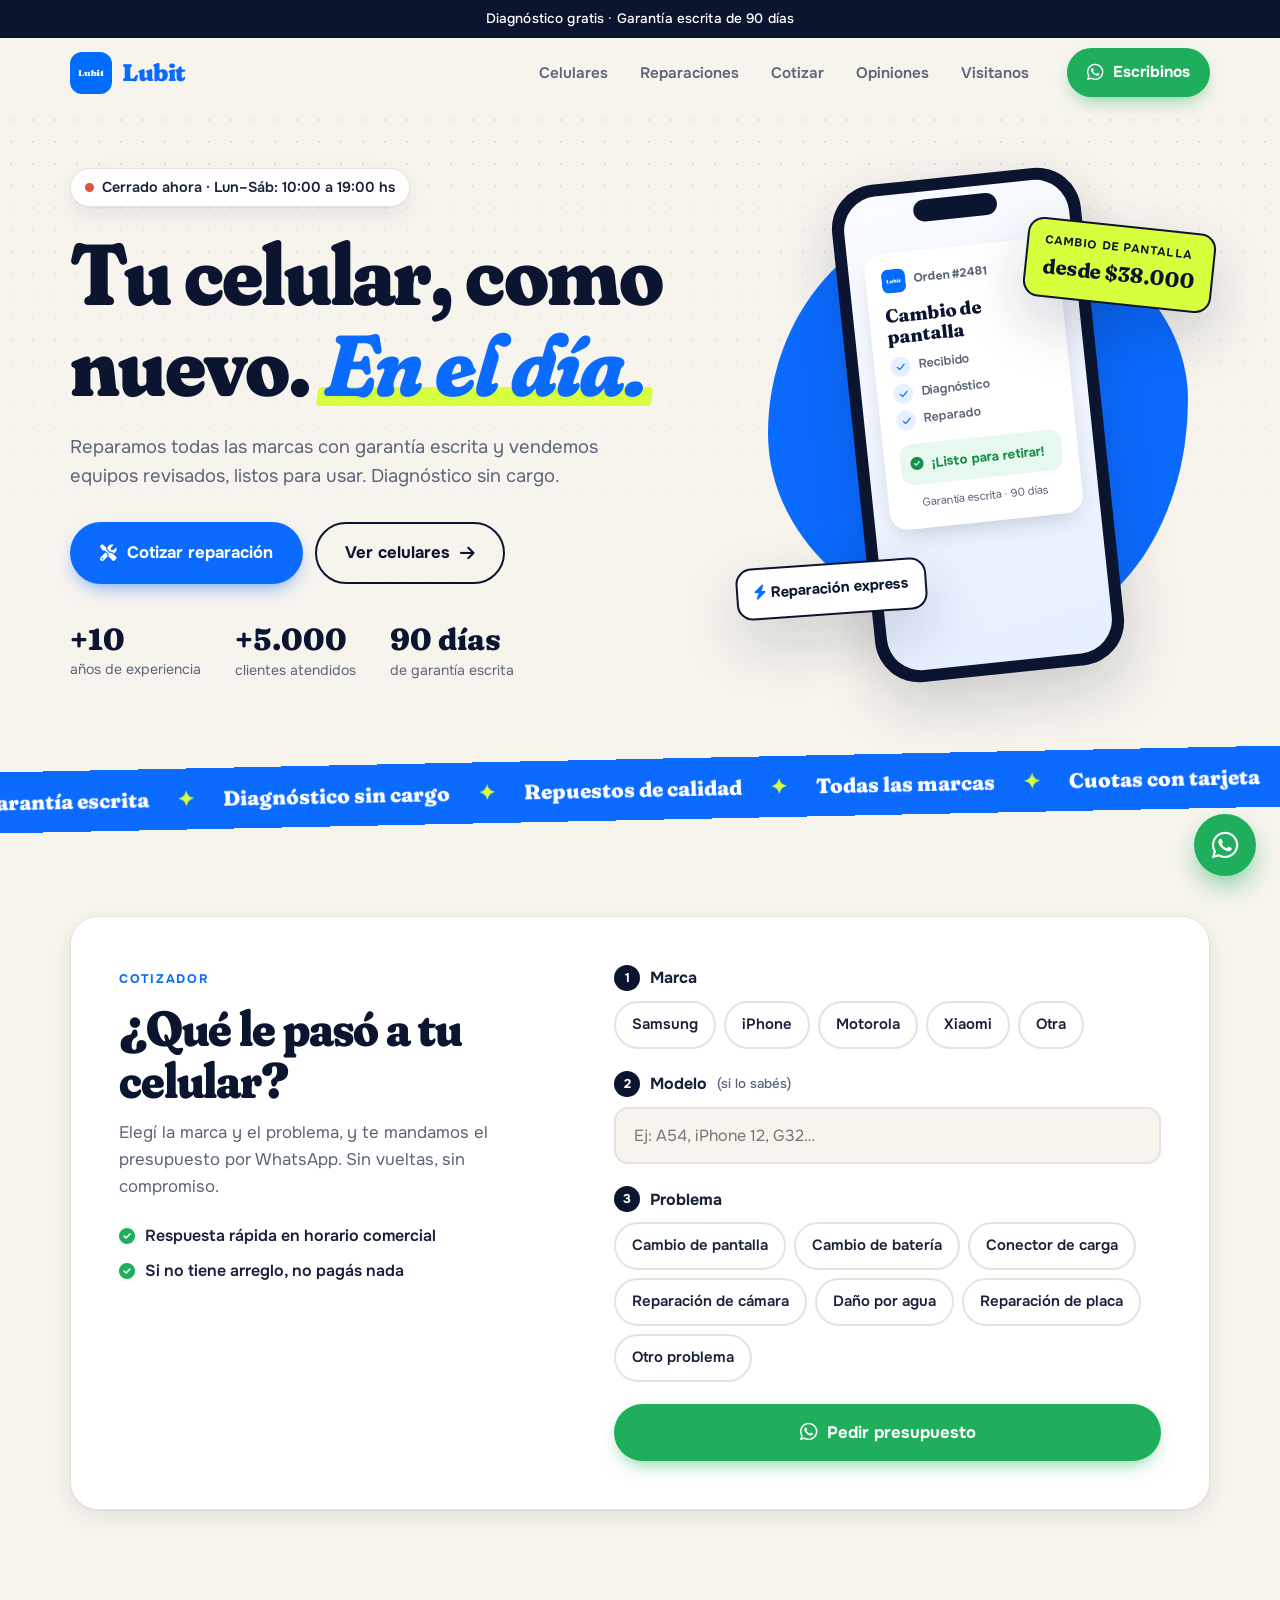
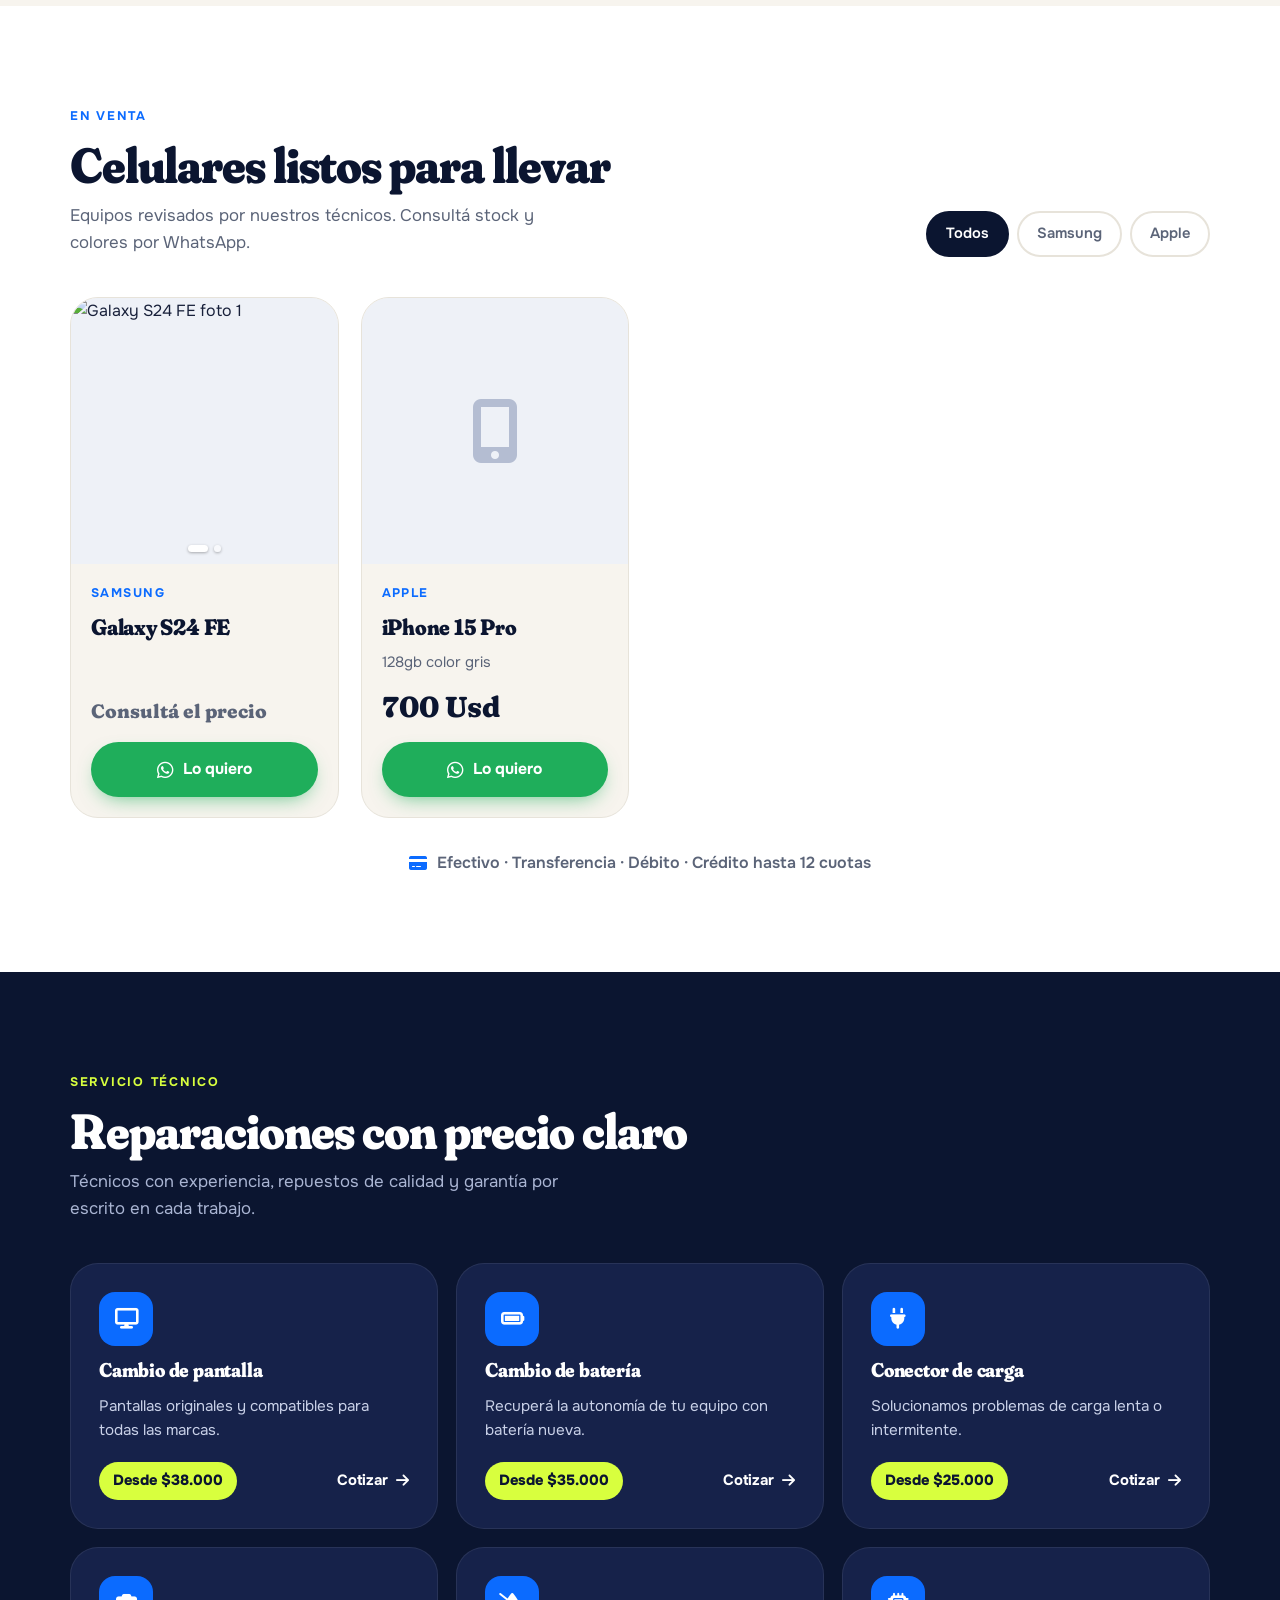
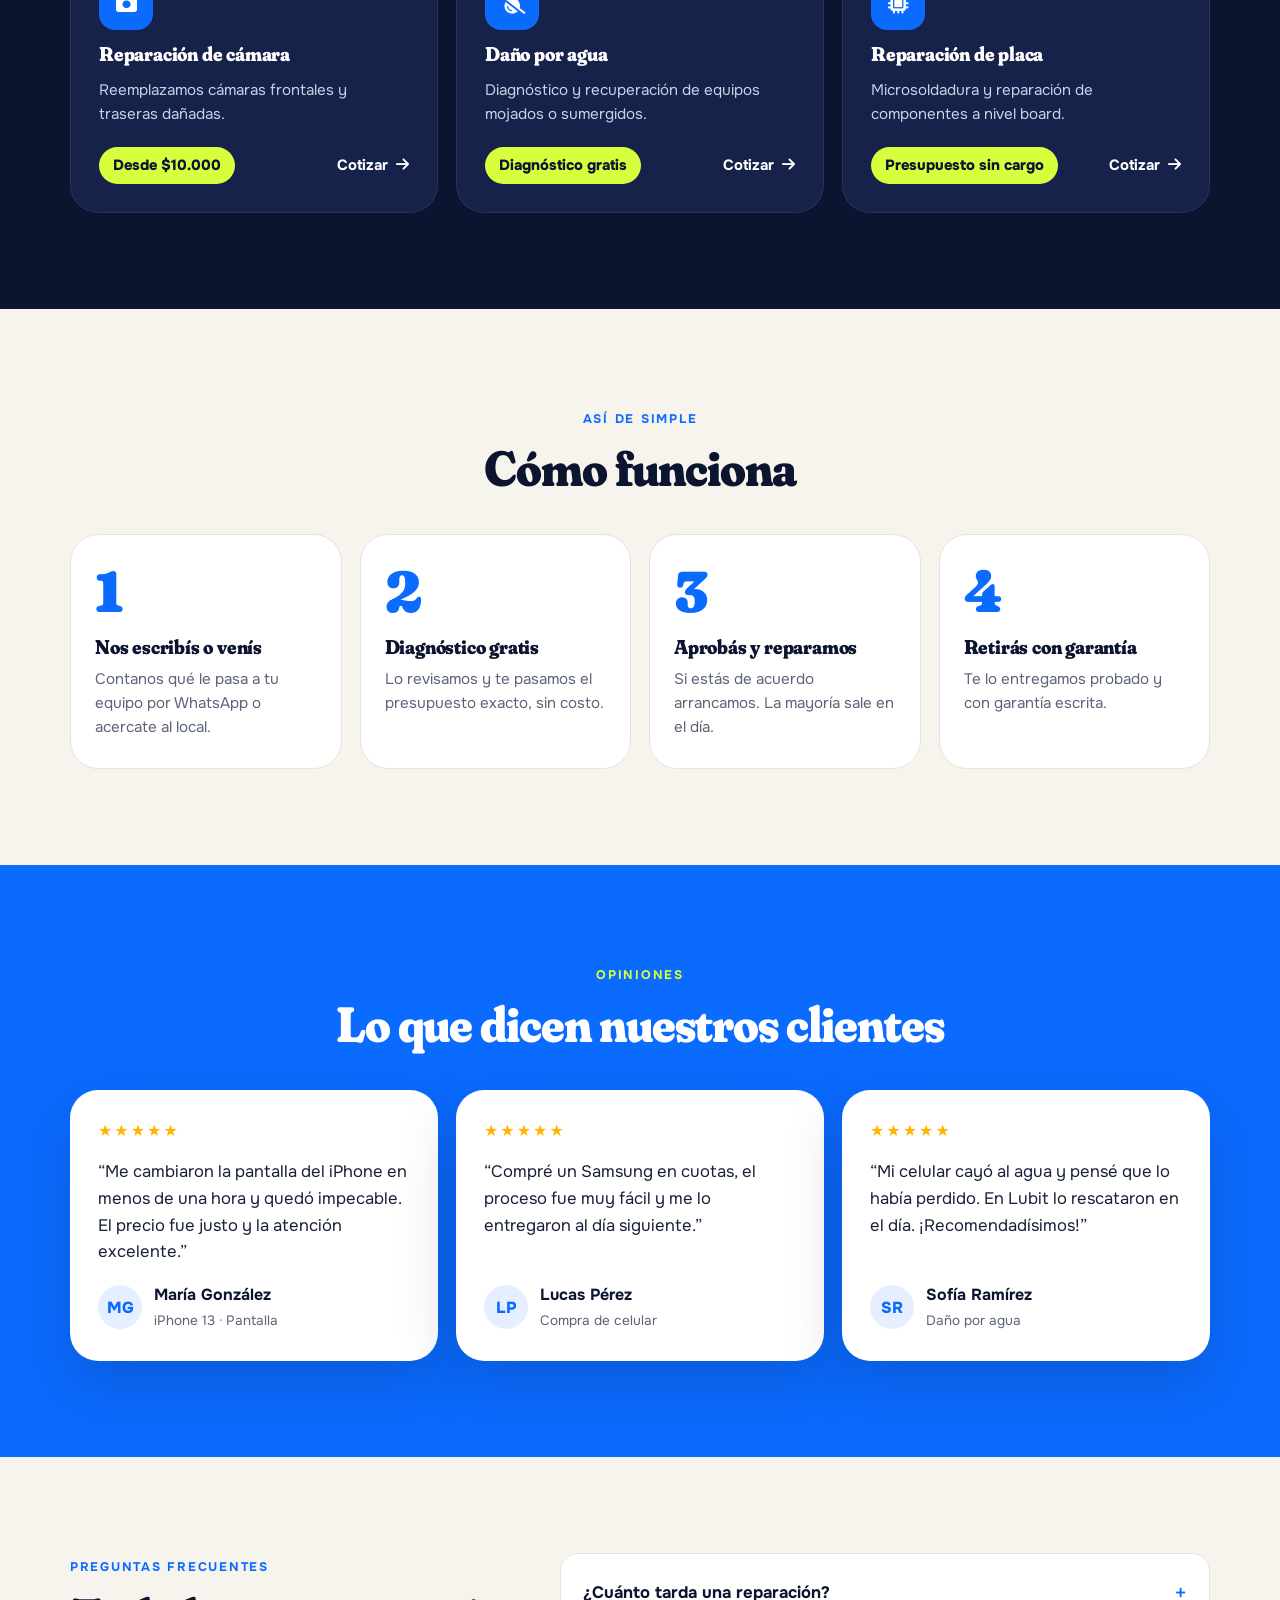
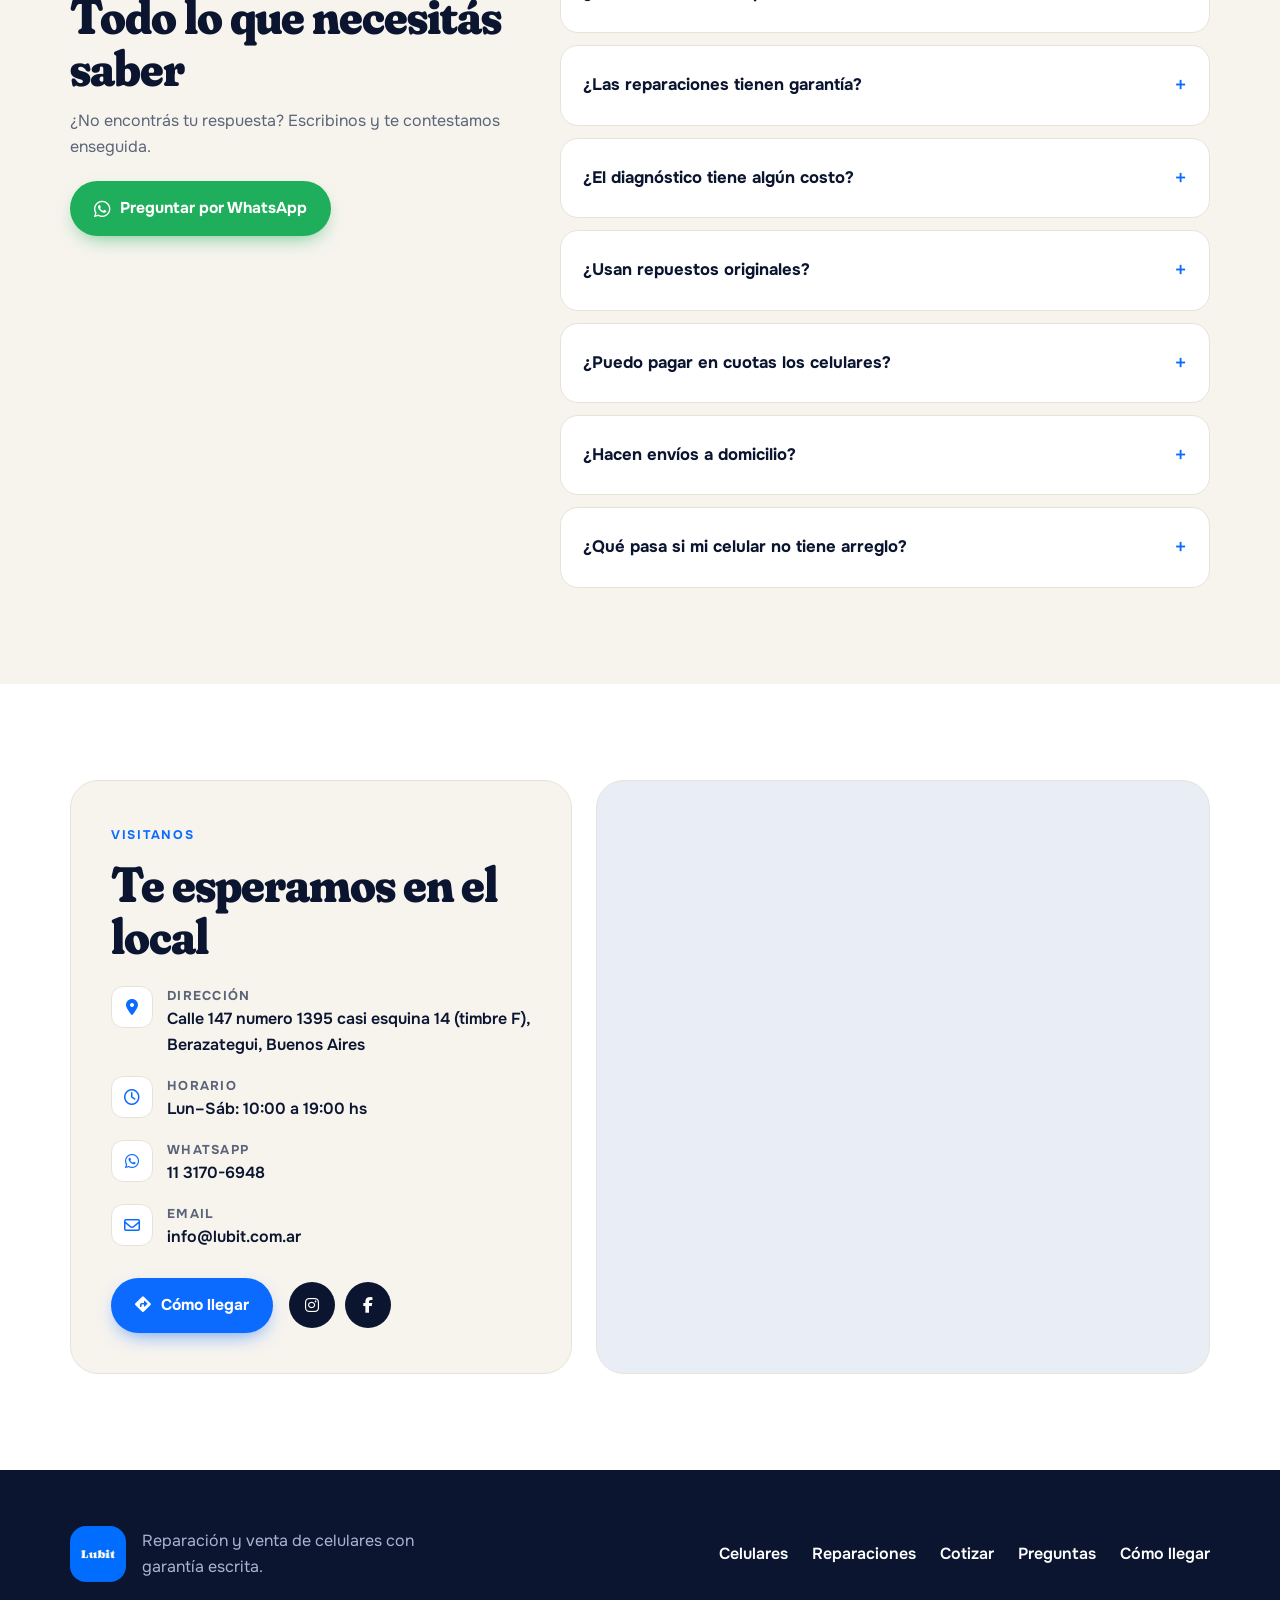
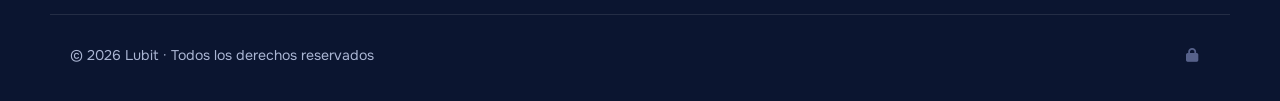
==== commit 3d790d30: "Rediseño: página más visual y vendedora + admin con PIN - Portada nueva con estado abierto/cerrado, " ====
--- a/index.html
+++ b/index.html
@@ -3,448 +3,315 @@
 <head>
   <meta charset="UTF-8" />
   <meta name="viewport" content="width=device-width, initial-scale=1.0" />
-
-  <!-- SEO básico -->
-  <title>Lubit — Venta y Reparación de Celulares en CABA</title>
-  <meta name="description" content="Venta de smartphones nuevos y reacondicionados, y reparación de celulares con garantía escrita en CABA. Samsung, Apple, Motorola, Xiaomi. Turnos en el día." />
-  <meta name="keywords" content="venta de celulares CABA, reparación de celulares Buenos Aires, cambio de pantalla, cambio de batería, servicio técnico celulares, Samsung, iPhone, Motorola, Xiaomi" />
-  <meta name="author" content="Lubit" />
+  <meta name="theme-color" content="#0b6bff" />
+
+  <title>Lubit · Reparación y venta de celulares en Berazategui</title>
+  <meta name="description" content="Reparación de celulares en el día con garantía escrita y venta de equipos revisados en Berazategui. Pantallas, baterías, conectores de carga y más. Diagnóstico sin cargo." />
   <link rel="canonical" href="https://joedev10.github.io/lubit/" />
 
-  <!-- Open Graph (Facebook, WhatsApp, Instagram) -->
   <meta property="og:type" content="website" />
   <meta property="og:url" content="https://joedev10.github.io/lubit/" />
-  <meta property="og:title" content="Lubit — Venta y Reparación de Celulares en CABA" />
-  <meta property="og:description" content="Venta de smartphones y reparación de celulares con garantía escrita. Técnicos certificados, turnos en el día." />
+  <meta property="og:title" content="Lubit · Reparación y venta de celulares" />
+  <meta property="og:description" content="Tu celular, como nuevo. En el día. Garantía escrita y diagnóstico sin cargo." />
+  <meta property="og:image" content="https://joedev10.github.io/lubit/logo.jpeg" />
   <meta property="og:locale" content="es_AR" />
 
-  <!-- Schema.org LocalBusiness (Google) -->
-  <script type="application/ld+json">
+  <script type="application/ld+json" id="schemaLocal">
   {
     "@context": "https://schema.org",
-    "@type": "LocalBusiness",
+    "@type": "MobilePhoneStore",
     "name": "Lubit",
-    "description": "Venta y reparación de celulares con garantía escrita en CABA.",
+    "description": "Reparación y venta de celulares con garantía escrita.",
     "url": "https://joedev10.github.io/lubit/",
-    "telephone": "+54-11-1234-5678",
-    "email": "info@lubit.com.ar",
+    "image": "https://joedev10.github.io/lubit/logo.jpeg",
+    "telephone": "+54 9 11 3170-6948",
     "address": {
       "@type": "PostalAddress",
-      "streetAddress": "Av. Corrientes 1234",
-      "addressLocality": "Buenos Aires",
-      "addressRegion": "CABA",
+      "streetAddress": "Calle 147 N° 1395",
+      "addressLocality": "Berazategui",
+      "addressRegion": "Buenos Aires",
       "addressCountry": "AR"
     },
-    "openingHours": "Mo-Sa 09:00-19:00",
-    "priceRange": "$$",
-    "sameAs": []
+    "openingHours": "Mo-Sa 10:00-19:00",
+    "priceRange": "$$"
   }
   </script>
 
   <link rel="icon" type="image/jpeg" href="logo.jpeg" />
+  <link rel="preconnect" href="https://fonts.googleapis.com" />
+  <link rel="preconnect" href="https://fonts.gstatic.com" crossorigin />
+  <link href="https://fonts.googleapis.com/css2?family=Fraunces:opsz,wght,SOFT@9..144,600..900,100&family=Onest:wght@400;500;600;700&display=swap" rel="stylesheet" />
+  <link rel="stylesheet" href="https://cdnjs.cloudflare.com/ajax/libs/font-awesome/6.5.0/css/all.min.css" />
   <link rel="stylesheet" href="styles.css" />
-  <link href="https://fonts.googleapis.com/css2?family=Inter:wght@400;500;600;700;800&display=swap" rel="stylesheet" />
-  <link rel="stylesheet" href="https://cdnjs.cloudflare.com/ajax/libs/font-awesome/6.5.0/css/all.min.css" />
 </head>
 <body>
 
+  <!-- AVISO SUPERIOR -->
+  <div class="topbar"><span id="aviso">Diagnóstico gratis · Garantía escrita de 90 días</span></div>
+
   <!-- NAVBAR -->
-  <nav class="navbar">
+  <header class="nav" id="nav">
     <div class="container nav-inner">
-      <a href="#" class="logo">
-        <img src="logo.jpeg" alt="Lubit" class="logo-img" />
+      <a href="#inicio" class="brand" aria-label="Lubit, inicio">
+        <img src="logo.jpeg" alt="" />
+        <span>Lubit</span>
       </a>
-      <ul class="nav-links">
-        <li><a href="#inicio">Inicio</a></li>
-        <li><a href="#celulares">Celulares</a></li>
-        <li><a href="#reparaciones">Reparaciones</a></li>
-        <li><a href="#nosotros">Nosotros</a></li>
-        <li><a href="#faq">FAQ</a></li>
-        <li><a href="#contacto">Contacto</a></li>
-      </ul>
-      <a href="#contacto" class="btn btn-primary nav-cta">Pedir turno</a>
-      <button class="hamburger" id="hamburger">
-        <i class="fa-solid fa-bars"></i>
+      <nav class="nav-links" aria-label="Secciones">
+        <a href="#celulares">Celulares</a>
+        <a href="#reparaciones">Reparaciones</a>
+        <a href="#cotizar">Cotizar</a>
+        <a href="#opiniones">Opiniones</a>
+        <a href="#visitanos">Visitanos</a>
+      </nav>
+      <a href="#" class="btn btn-wa nav-cta" data-wa="Hola Lubit! Quiero hacer una consulta.">
+        <i class="fa-brands fa-whatsapp"></i> <span>Escribinos</span>
+      </a>
+      <button class="burger" id="burger" aria-label="Abrir menú" aria-expanded="false">
+        <span></span><span></span>
       </button>
     </div>
     <div class="mobile-menu" id="mobileMenu">
-      <a href="#inicio">Inicio</a>
-      <a href="#celulares">Celulares</a>
-      <a href="#reparaciones">Reparaciones</a>
-      <a href="#nosotros">Nosotros</a>
-      <a href="#faq">FAQ</a>
-      <a href="#contacto">Contacto</a>
-      <a href="#contacto" class="btn btn-primary">Pedir turno</a>
-    </div>
-  </nav>
-
-  <!-- HERO -->
-  <section class="hero" id="inicio">
-    <div class="container hero-inner">
-      <div class="hero-text">
-        <span class="badge">★ Servicio técnico certificado</span>
-        <h1>Tu celular en las <span class="highlight">mejores manos</span></h1>
-        <p>Vendemos los últimos smartphones al mejor precio y reparamos cualquier modelo con garantía escrita. Turnos en el día.</p>
-        <div class="hero-btns">
-          <a href="#celulares" class="btn btn-primary">Ver celulares</a>
-          <a href="#reparaciones" class="btn btn-outline">Reparar mi celular</a>
-        </div>
-        <div class="hero-stats">
-          <div class="stat"><strong>+5.000</strong><span>clientes</span></div>
-          <div class="stat"><strong>+10 años</strong><span>de experiencia</span></div>
-          <div class="stat"><strong>Garantía</strong><span>escrita en todas las reparaciones</span></div>
-        </div>
-      </div>
-      <div class="hero-image">
-        <div class="phone-mockup">
-          <i class="fa-solid fa-mobile-screen-button"></i>
-        </div>
-        <div class="floating-card card-1">
-          <i class="fa-solid fa-screwdriver-wrench"></i> Pantalla rota → Lista en 1h
-        </div>
-        <div class="floating-card card-2">
-          <i class="fa-solid fa-battery-half"></i> Batería nueva desde $8.000
-        </div>
-      </div>
-    </div>
-  </section>
-
-  <!-- SERVICIOS RÁPIDOS -->
-  <section class="quick-services">
-    <div class="container quick-grid">
-      <div class="quick-card">
-        <i class="fa-solid fa-truck-fast"></i>
-        <h3>Envío a todo el país</h3>
-        <p>Comprá online y recibí tu celular en la puerta de tu casa.</p>
-      </div>
-      <div class="quick-card">
-        <i class="fa-solid fa-shield-halved"></i>
-        <h3>Garantía de fábrica</h3>
-        <p>Todos los equipos nuevos incluyen garantía oficial del fabricante.</p>
-      </div>
-      <div class="quick-card">
-        <i class="fa-solid fa-clock"></i>
-        <h3>Reparación express</h3>
-        <p>La mayoría de las reparaciones listas en menos de 2 horas.</p>
-      </div>
-      <div class="quick-card">
-        <i class="fa-solid fa-credit-card"></i>
-        <h3>Hasta 12 cuotas sin interés</h3>
-        <p>Financiá tu compra con todas las tarjetas del mercado.</p>
-      </div>
-    </div>
-  </section>
-
-  <!-- CELULARES EN VENTA -->
-  <section class="section" id="celulares">
-    <div class="container">
-      <div class="section-header">
-        <h2>Celulares en venta</h2>
-        <p>Modelos nuevos y reacondicionados con garantía</p>
-      </div>
-
-      <div class="filter-tabs">
-        <button class="filter-btn active" data-filter="all">Todos</button>
-        <button class="filter-btn" data-filter="samsung">Samsung</button>
-        <button class="filter-btn" data-filter="apple">Apple</button>
-        <button class="filter-btn" data-filter="motorola">Motorola</button>
-        <button class="filter-btn" data-filter="xiaomi">Xiaomi</button>
-      </div>
-
-      <div class="products-grid" id="productsGrid">
-        <!-- Los productos se cargan automáticamente desde Google Sheets -->
-      </div>
-    </div>
-  </section>
-
-  <!-- REPARACIONES -->
-  <section class="section section-dark" id="reparaciones">
-    <div class="container">
-      <div class="section-header light">
-        <h2>Servicios de reparación</h2>
-        <p>Técnicos certificados · Repuestos originales · Garantía por escrito</p>
-      </div>
-      <div class="repairs-grid" id="repairsGrid">
-        <!-- cargado dinámicamente desde datos.json -->
-      </div>
-    </div>
-  </section>
-
-  <!-- PROCESO DE REPARACIÓN -->
-  <section class="section" id="proceso">
-    <div class="container">
-      <div class="section-header">
-        <h2>¿Cómo funciona?</h2>
-        <p>Traé tu celular y nosotros nos encargamos del resto</p>
-      </div>
-      <div class="steps-grid">
-        <div class="step">
-          <div class="step-num">01</div>
-          <h3>Traé tu equipo</h3>
-          <p>Visitá nuestro local o solicitá retiro a domicilio.</p>
-        </div>
-        <div class="step-arrow"><i class="fa-solid fa-arrow-right"></i></div>
-        <div class="step">
-          <div class="step-num">02</div>
-          <h3>Diagnóstico gratis</h3>
-          <p>Revisamos tu equipo y te damos un presupuesto sin costo.</p>
-        </div>
-        <div class="step-arrow"><i class="fa-solid fa-arrow-right"></i></div>
-        <div class="step">
-          <div class="step-num">03</div>
-          <h3>Aprobás el trabajo</h3>
-          <p>Si aceptás, comenzamos la reparación de inmediato.</p>
-        </div>
-        <div class="step-arrow"><i class="fa-solid fa-arrow-right"></i></div>
-        <div class="step">
-          <div class="step-num">04</div>
-          <h3>Retirás con garantía</h3>
-          <p>Te entregamos el celular reparado con garantía escrita.</p>
-        </div>
-      </div>
-    </div>
-  </section>
-
-  <!-- NOSOTROS -->
-  <section class="section" id="nosotros">
-    <div class="container">
-      <div class="about-grid">
-        <div class="about-text">
-          <span class="badge">Quiénes somos</span>
-          <h2>Más de 10 años cuidando tu tecnología</h2>
-          <p>Somos un local familiar especializado en venta y reparación de celulares. Nacimos con la misión de ofrecer un servicio técnico honesto, rápido y con precios justos para todos.</p>
-          <p>A lo largo de los años fuimos creciendo junto a nuestros clientes, incorporando las últimas tecnologías y formando un equipo de técnicos certificados que tratan cada equipo como si fuera propio.</p>
-          <ul class="about-list">
-            <li><i class="fa-solid fa-circle-check"></i> Técnicos certificados por fabricantes</li>
-            <li><i class="fa-solid fa-circle-check"></i> Repuestos originales y de primera calidad</li>
-            <li><i class="fa-solid fa-circle-check"></i> Garantía escrita en todas las reparaciones</li>
-            <li><i class="fa-solid fa-circle-check"></i> Presupuesto sin cargo y sin compromiso</li>
+      <a href="#celulares">Celulares en venta</a>
+      <a href="#reparaciones">Reparaciones y precios</a>
+      <a href="#cotizar">Cotizar mi reparación</a>
+      <a href="#opiniones">Opiniones</a>
+      <a href="#faq">Preguntas frecuentes</a>
+      <a href="#visitanos">Cómo llegar</a>
+    </div>
+  </header>
+
+  <main>
+    <!-- HERO -->
+    <section class="hero" id="inicio">
+      <div class="container hero-inner">
+        <div class="hero-copy">
+          <p class="eyebrow"><span class="dot"></span> <span id="heroHorario">Abierto Lun–Sáb</span></p>
+          <h1 id="heroTitulo">Tu celular, como nuevo. <em>En el día.</em></h1>
+          <p class="hero-sub" id="heroSubtitulo">Reparamos todas las marcas con garantía escrita y vendemos equipos revisados, listos para usar. Diagnóstico sin cargo.</p>
+          <div class="hero-ctas">
+            <a href="#cotizar" class="btn btn-primary btn-lg"><i class="fa-solid fa-screwdriver-wrench"></i> Cotizar reparación</a>
+            <a href="#celulares" class="btn btn-ghost btn-lg">Ver celulares <i class="fa-solid fa-arrow-right"></i></a>
+          </div>
+          <ul class="hero-stats" id="heroStats"></ul>
+        </div>
+
+        <div class="hero-visual" aria-hidden="true">
+          <div class="blob"></div>
+          <div class="phone">
+            <div class="phone-notch"></div>
+            <div class="phone-screen">
+              <div class="ticket">
+                <div class="ticket-head"><img src="logo.jpeg" alt="" /> <span>Orden #2481</span></div>
+                <p class="ticket-label">Cambio de pantalla</p>
+                <div class="ticket-steps">
+                  <span class="ok"><i class="fa-solid fa-check"></i> Recibido</span>
+                  <span class="ok"><i class="fa-solid fa-check"></i> Diagnóstico</span>
+                  <span class="ok"><i class="fa-solid fa-check"></i> Reparado</span>
+                </div>
+                <div class="ticket-ready"><i class="fa-solid fa-circle-check"></i> ¡Listo para retirar!</div>
+                <p class="ticket-foot">Garantía escrita · 90 días</p>
+              </div>
+            </div>
+          </div>
+          <div class="sticker s1" id="stickerPrecio"><small>Pantallas</small><strong>desde $38.000</strong></div>
+          <div class="sticker s2"><i class="fa-solid fa-bolt"></i> Reparación express</div>
+        </div>
+      </div>
+    </section>
+
+    <!-- CINTA -->
+    <div class="ribbon" aria-hidden="true">
+      <div class="ribbon-track">
+        <span>Garantía escrita</span><i>✦</i><span>Diagnóstico sin cargo</span><i>✦</i><span>Repuestos de calidad</span><i>✦</i><span>Todas las marcas</span><i>✦</i><span>Cuotas con tarjeta</span><i>✦</i>
+        <span>Garantía escrita</span><i>✦</i><span>Diagnóstico sin cargo</span><i>✦</i><span>Repuestos de calidad</span><i>✦</i><span>Todas las marcas</span><i>✦</i><span>Cuotas con tarjeta</span><i>✦</i>
+      </div>
+    </div>
+
+    <!-- COTIZADOR -->
+    <section class="section" id="cotizar">
+      <div class="container">
+        <div class="quote">
+          <div class="quote-intro">
+            <span class="kicker">Cotizador</span>
+            <h2>¿Qué le pasó a tu celular?</h2>
+            <p>Elegí la marca y el problema, y te mandamos el presupuesto por WhatsApp. Sin vueltas, sin compromiso.</p>
+            <ul class="quote-perks">
+              <li><i class="fa-solid fa-circle-check"></i> Respuesta rápida en horario comercial</li>
+              <li><i class="fa-solid fa-circle-check"></i> Si no tiene arreglo, no pagás nada</li>
+            </ul>
+          </div>
+          <form class="quote-form" id="quoteForm">
+            <fieldset>
+              <legend><b>1</b> Marca</legend>
+              <div class="chips" id="quoteMarcas">
+                <label><input type="radio" name="marca" value="Samsung" /><span>Samsung</span></label>
+                <label><input type="radio" name="marca" value="iPhone" /><span>iPhone</span></label>
+                <label><input type="radio" name="marca" value="Motorola" /><span>Motorola</span></label>
+                <label><input type="radio" name="marca" value="Xiaomi" /><span>Xiaomi</span></label>
+                <label><input type="radio" name="marca" value="Otra marca" /><span>Otra</span></label>
+              </div>
+            </fieldset>
+            <fieldset>
+              <legend><b>2</b> Modelo <small>(si lo sabés)</small></legend>
+              <input type="text" id="quoteModelo" placeholder="Ej: A54, iPhone 12, G32…" autocomplete="off" />
+            </fieldset>
+            <fieldset>
+              <legend><b>3</b> Problema</legend>
+              <div class="chips" id="quoteProblemas"></div>
+            </fieldset>
+            <div class="quote-result" id="quoteResult" hidden>
+              <span>Precio de referencia</span>
+              <strong id="quotePrecio"></strong>
+            </div>
+            <button type="submit" class="btn btn-wa btn-lg full"><i class="fa-brands fa-whatsapp"></i> Pedir presupuesto</button>
+            <p class="quote-error" id="quoteError" hidden>Elegí la marca y el problema para seguir.</p>
+          </form>
+        </div>
+      </div>
+    </section>
+
+    <!-- CELULARES -->
+    <section class="section section-soft" id="celulares">
+      <div class="container">
+        <div class="head">
+          <div>
+            <span class="kicker">En venta</span>
+            <h2>Celulares listos para llevar</h2>
+            <p>Equipos revisados por nuestros técnicos. Consultá stock y colores por WhatsApp.</p>
+          </div>
+          <div class="filters" id="filters" role="tablist" aria-label="Filtrar por marca"></div>
+        </div>
+        <div class="products" id="productsGrid"></div>
+        <p class="pay-line" id="payLine"><i class="fa-solid fa-credit-card"></i> <span>Efectivo · Transferencia · Débito · Crédito hasta 12 cuotas</span></p>
+      </div>
+    </section>
+
+    <!-- REPARACIONES -->
+    <section class="section section-ink" id="reparaciones">
+      <div class="container">
+        <div class="head head-light">
+          <div>
+            <span class="kicker">Servicio técnico</span>
+            <h2>Reparaciones con precio claro</h2>
+            <p>Técnicos con experiencia, repuestos de calidad y garantía por escrito en cada trabajo.</p>
+          </div>
+        </div>
+        <div class="repairs" id="repairsGrid"></div>
+      </div>
+    </section>
+
+    <!-- CÓMO FUNCIONA -->
+    <section class="section" id="proceso">
+      <div class="container">
+        <div class="head center">
+          <div>
+            <span class="kicker">Así de simple</span>
+            <h2>Cómo funciona</h2>
+          </div>
+        </div>
+        <ol class="steps">
+          <li><span class="step-n">1</span><h3>Nos escribís o venís</h3><p>Contanos qué le pasa a tu equipo por WhatsApp o acercate al local.</p></li>
+          <li><span class="step-n">2</span><h3>Diagnóstico gratis</h3><p>Lo revisamos y te pasamos el presupuesto exacto, sin costo.</p></li>
+          <li><span class="step-n">3</span><h3>Aprobás y reparamos</h3><p>Si estás de acuerdo arrancamos. La mayoría sale en el día.</p></li>
+          <li><span class="step-n">4</span><h3>Retirás con garantía</h3><p>Te lo entregamos probado y con garantía escrita.</p></li>
+        </ol>
+      </div>
+    </section>
+
+    <!-- OPINIONES -->
+    <section class="section section-blue" id="opiniones">
+      <div class="container">
+        <div class="head head-light center">
+          <div>
+            <span class="kicker">Opiniones</span>
+            <h2>Lo que dicen nuestros clientes</h2>
+          </div>
+        </div>
+        <div class="reviews" id="reviewsGrid"></div>
+      </div>
+    </section>
+
+    <!-- FAQ -->
+    <section class="section" id="faq">
+      <div class="container faq-wrap">
+        <div class="faq-side">
+          <span class="kicker">Preguntas frecuentes</span>
+          <h2>Todo lo que necesitás saber</h2>
+          <p>¿No encontrás tu respuesta? Escribinos y te contestamos enseguida.</p>
+          <a href="#" class="btn btn-wa" data-wa="Hola Lubit! Tengo una consulta."><i class="fa-brands fa-whatsapp"></i> Preguntar por WhatsApp</a>
+        </div>
+        <div class="faq-list" id="faqList"></div>
+      </div>
+    </section>
+
+    <!-- VISITANOS -->
+    <section class="section section-soft" id="visitanos">
+      <div class="container visit">
+        <div class="visit-card">
+          <span class="kicker">Visitanos</span>
+          <h2>Te esperamos en el local</h2>
+          <ul class="visit-list">
+            <li><i class="fa-solid fa-location-dot"></i><div><strong>Dirección</strong><span id="infoDireccion">Calle 147 N° 1395</span></div></li>
+            <li><i class="fa-regular fa-clock"></i><div><strong>Horario</strong><span id="infoHorario">Lun–Sáb: 10:00 a 19:00 hs</span></div></li>
+            <li><i class="fa-brands fa-whatsapp"></i><div><strong>WhatsApp</strong><a href="#" id="infoWhatsapp" data-wa="Hola Lubit! Quiero hacer una consulta.">11 3170-6948</a></div></li>
+            <li id="rowEmail"><i class="fa-regular fa-envelope"></i><div><strong>Email</strong><a href="#" id="infoEmail">info@lubit.com.ar</a></div></li>
           </ul>
-        </div>
-        <div class="about-stats">
-          <div class="about-stat-card">
-            <span class="about-stat-number">+10</span>
-            <span class="about-stat-label">Años de experiencia</span>
-          </div>
-          <div class="about-stat-card">
-            <span class="about-stat-number">+5.000</span>
-            <span class="about-stat-label">Clientes satisfechos</span>
-          </div>
-          <div class="about-stat-card">
-            <span class="about-stat-number">+20</span>
-            <span class="about-stat-label">Marcas que reparamos</span>
-          </div>
-          <div class="about-stat-card">
-            <span class="about-stat-number">100%</span>
-            <span class="about-stat-label">Garantía escrita</span>
-          </div>
-        </div>
-      </div>
-    </div>
-  </section>
-
-  <!-- TESTIMONIOS -->
-  <section class="section section-gray" id="testimonios">
-    <div class="container">
-      <div class="section-header">
-        <h2>Lo que dicen nuestros clientes</h2>
-        <p>Más de 5.000 clientes satisfechos avalan nuestro trabajo</p>
-      </div>
-      <div class="testimonials-grid">
-        <div class="testimonial">
-          <div class="stars">★★★★★</div>
-          <p>"Me cambiaron la pantalla del iPhone en menos de una hora y quedó impecable. El precio fue justo y la atención excelente."</p>
-          <div class="reviewer">
-            <div class="avatar">MG</div>
-            <div>
-              <strong>María González</strong>
-              <span>iPhone 13</span>
+          <div class="visit-ctas">
+            <a href="#" class="btn btn-primary" id="btnComoLlegar" target="_blank" rel="noopener"><i class="fa-solid fa-diamond-turn-right"></i> Cómo llegar</a>
+            <div class="socials">
+              <a href="#" id="linkInstagram" target="_blank" rel="noopener" aria-label="Instagram"><i class="fa-brands fa-instagram"></i></a>
+              <a href="#" id="linkFacebook" target="_blank" rel="noopener" aria-label="Facebook"><i class="fa-brands fa-facebook-f"></i></a>
             </div>
           </div>
         </div>
-        <div class="testimonial">
-          <div class="stars">★★★★★</div>
-          <p>"Compré un Samsung Galaxy A55 con 12 cuotas, el proceso fue muy fácil y me lo entregaron al día siguiente."</p>
-          <div class="reviewer">
-            <div class="avatar">LP</div>
-            <div>
-              <strong>Lucas Pérez</strong>
-              <span>Compra online</span>
-            </div>
-          </div>
-        </div>
-        <div class="testimonial">
-          <div class="stars">★★★★★</div>
-          <p>"Mi celular cayó al agua y pensé que lo había perdido. En Lubit lo rescataron en el día. ¡Recomendadísimos!"</p>
-          <div class="reviewer">
-            <div class="avatar">SR</div>
-            <div>
-              <strong>Sofía Ramírez</strong>
-              <span>Daño por agua</span>
-            </div>
-          </div>
-        </div>
-      </div>
-    </div>
-  </section>
-
-  <!-- FAQ -->
-  <section class="section" id="faq">
-    <div class="container">
-      <div class="section-header">
-        <h2>Preguntas frecuentes</h2>
-        <p>Todo lo que necesitás saber antes de visitarnos</p>
-      </div>
-      <div class="faq-list" id="faqList">
-        <!-- cargado dinámicamente desde datos.json -->
-      </div>
-    </div>
-  </section>
-
-  <!-- CONTACTO -->
-  <section class="section" id="contacto">
-    <div class="container">
-      <div class="section-header">
-        <h2>Contactanos</h2>
-        <p>Pedí turno, hacé una consulta o solicitá un presupuesto</p>
-      </div>
-      <div class="contact-grid">
-
-        <div class="contact-info">
-          <h3>Información de contacto</h3>
-          <div class="contact-item">
-            <i class="fa-solid fa-location-dot"></i>
-            <div>
-              <strong>Dirección</strong>
-              <span id="infoDireccion">Av. Corrientes 1234, CABA</span>
-            </div>
-          </div>
-          <div class="contact-item">
-            <i class="fa-brands fa-whatsapp"></i>
-            <div>
-              <strong>WhatsApp</strong>
-              <span id="infoWhatsapp">+54 11 3170-6948</span>
-            </div>
-          </div>
-          <div class="contact-item">
-            <i class="fa-solid fa-envelope"></i>
-            <div>
-              <strong>Email</strong>
-              <span id="infoEmail">info@lubit.com.ar</span>
-            </div>
-          </div>
-          <div class="contact-item">
-            <i class="fa-solid fa-clock"></i>
-            <div>
-              <strong>Horario</strong>
-              <span id="infoHorario">Lun–Sáb: 9:00 a 19:00</span>
-            </div>
-          </div>
-          <div class="social-links">
-            <a href="https://www.instagram.com/lucastecst?igsh=MWdkcGZoenJ5ejdzcQ==" target="_blank" aria-label="Instagram"><i class="fa-brands fa-instagram"></i></a>
-            <a href="https://www.facebook.com/share/1ATfw4qwnU/?mibextid=wwXIfr" target="_blank" aria-label="Facebook"><i class="fa-brands fa-facebook"></i></a>
-            <a id="whatsappSocial" href="#" aria-label="WhatsApp"><i class="fa-brands fa-whatsapp"></i></a>
-          </div>
-        </div>
-
-        <form class="contact-form" id="contactForm">
-          <div class="form-group">
-            <label for="nombre">Nombre completo</label>
-            <input type="text" id="nombre" placeholder="Tu nombre" required />
-          </div>
-          <div class="form-group">
-            <label for="telefono">Teléfono / WhatsApp</label>
-            <input type="tel" id="telefono" placeholder="+54 11 ..." required />
-          </div>
-          <div class="form-group">
-            <label for="servicio">¿Qué necesitás?</label>
-            <select id="servicio">
-              <option value="">Seleccioná una opción</option>
-              <option>Comprar un celular</option>
-              <option>Reparación — Cambio de pantalla</option>
-              <option>Reparación — Cambio de batería</option>
-              <option>Reparación — Conector de carga</option>
-              <option>Reparación — Daño por agua</option>
-              <option>Otra consulta</option>
-            </select>
-          </div>
-          <div class="form-group">
-            <label for="mensaje">Mensaje (opcional)</label>
-            <textarea id="mensaje" rows="4" placeholder="Contanos el problema o tu consulta..."></textarea>
-          </div>
-          <button type="submit" class="btn btn-primary full-width">
-            <i class="fa-brands fa-whatsapp"></i> Enviar por WhatsApp
-          </button>
-          <p class="form-note">Te respondemos en menos de 1 hora en horario comercial.</p>
-        </form>
-
-      </div>
-
-      <div class="map-wrapper">
-        <iframe
-          id="mapaIframe"
-          src="https://maps.google.com/maps?q=Av.+Corrientes+1234,+Buenos+Aires,+Argentina&t=&z=15&ie=UTF8&iwloc=&output=embed"
-          width="100%"
-          height="380"
-          style="border:0;"
-          allowfullscreen=""
-          loading="lazy"
-          referrerpolicy="no-referrer-when-downgrade"
-          title="Ubicación de Lubit">
-        </iframe>
-      </div>
-
-    </div>
-  </section>
-
-  <!-- FOOTER -->
+        <div class="map">
+          <iframe id="mapaIframe" title="Ubicación de Lubit" loading="lazy" referrerpolicy="no-referrer-when-downgrade"
+            src="https://maps.google.com/maps?q=Calle%20147%201395%2C%20Berazategui%2C%20Buenos%20Aires&z=15&output=embed"></iframe>
+        </div>
+      </div>
+    </section>
+  </main>
+
   <footer class="footer">
     <div class="container footer-inner">
       <div class="footer-brand">
-        <a href="#" class="logo">
-          <img src="logo.jpeg" alt="Lubit" class="logo-img" />
-        </a>
-        <p>Tu solución en tecnología móvil. Venta, reparación y servicio técnico certificado.</p>
-      </div>
-      <div class="footer-links">
-        <h4>Servicios</h4>
-        <ul>
-          <li><a href="#celulares">Venta de celulares</a></li>
-          <li><a href="#reparaciones">Cambio de pantalla</a></li>
-          <li><a href="#reparaciones">Cambio de batería</a></li>
-          <li><a href="#reparaciones">Daño por agua</a></li>
-        </ul>
-      </div>
-      <div class="footer-links">
-        <h4>Empresa</h4>
-        <ul>
-          <li><a href="#nosotros">Quiénes somos</a></li>
-          <li><a href="#contacto">Contacto</a></li>
-          <li><a href="#">Garantía y devoluciones</a></li>
-          <li><a href="#">Trabaja con nosotros</a></li>
-        </ul>
-      </div>
-    </div>
-    <div class="footer-bottom">
-      <p>© 2025 Lubit · Todos los derechos reservados</p>
-      <a href="admin.html" class="admin-lock" aria-label="Administración">🔒</a>
+        <img src="logo.jpeg" alt="Lubit" />
+        <p>Reparación y venta de celulares con garantía escrita.</p>
+      </div>
+      <nav class="footer-links" aria-label="Pie de página">
+        <a href="#celulares">Celulares</a>
+        <a href="#reparaciones">Reparaciones</a>
+        <a href="#cotizar">Cotizar</a>
+        <a href="#faq">Preguntas</a>
+        <a href="#visitanos">Cómo llegar</a>
+      </nav>
+    </div>
+    <div class="container footer-bottom">
+      <p>© <span id="year">2026</span> Lubit · Todos los derechos reservados</p>
+      <a href="admin.html" class="admin-lock" aria-label="Administración"><i class="fa-solid fa-lock"></i></a>
     </div>
   </footer>
 
+  <!-- BARRA FIJA EN CELULAR -->
+  <div class="dock" id="dock">
+    <a href="#celulares"><i class="fa-solid fa-mobile-screen"></i><span>Celulares</span></a>
+    <a href="#" class="dock-wa" data-wa="Hola Lubit! Quiero hacer una consulta."><i class="fa-brands fa-whatsapp"></i><span>WhatsApp</span></a>
+    <a href="#" id="dockMapa" target="_blank" rel="noopener"><i class="fa-solid fa-location-dot"></i><span>Llegar</span></a>
+  </div>
+
+  <!-- WHATSAPP FLOTANTE (escritorio) -->
+  <a href="#" class="wa-float" data-wa="Hola Lubit! Quiero hacer una consulta." aria-label="Escribinos por WhatsApp">
+    <i class="fa-brands fa-whatsapp"></i>
+  </a>
+
   <!-- LIGHTBOX -->
-  <div id="lightbox" class="lightbox">
-    <button class="lightbox-close" id="lightboxClose">&#10005;</button>
-    <button class="lightbox-nav prev" id="lightboxPrev">&#8249;</button>
-    <img id="lightboxImg" src="" alt="Foto ampliada" />
-    <button class="lightbox-nav next" id="lightboxNext">&#8250;</button>
-    <div class="lightbox-counter" id="lightboxCounter"></div>
+  <div class="lightbox" id="lightbox" role="dialog" aria-modal="true" aria-label="Fotos del producto">
+    <button class="lb-close" id="lbClose" aria-label="Cerrar">&times;</button>
+    <button class="lb-nav prev" id="lbPrev" aria-label="Anterior"><i class="fa-solid fa-chevron-left"></i></button>
+    <img id="lbImg" src="" alt="" />
+    <button class="lb-nav next" id="lbNext" aria-label="Siguiente"><i class="fa-solid fa-chevron-right"></i></button>
+    <div class="lb-count" id="lbCount"></div>
   </div>
-
-  <!-- BOTÓN FLOTANTE WHATSAPP -->
-  <a id="whatsappFloat" href="#" class="whatsapp-float" target="_blank" aria-label="Contactar por WhatsApp">
-    <i class="fa-brands fa-whatsapp"></i>
-    <span class="whatsapp-tooltip">¿Necesitás ayuda?</span>
-  </a>
 
   <script src="script.js"></script>
 </body>
--- a/styles.css
+++ b/styles.css
@@ -1,452 +1,431 @@
-/* ===== RESET & BASE ===== */
+/* =========================================================
+   LUBIT · estilos
+   ========================================================= */
 *, *::before, *::after { box-sizing: border-box; margin: 0; padding: 0; }
 
 :root {
-  --primary: #2563eb;
-  --primary-dark: #1d4ed8;
-  --primary-light: #eff6ff;
-  --dark: #0f172a;
-  --gray-800: #1e293b;
-  --gray-600: #475569;
-  --gray-400: #94a3b8;
-  --gray-100: #f1f5f9;
-  --white: #ffffff;
-  --accent: #f59e0b;
-  --green: #10b981;
-  --radius: 12px;
-  --shadow: 0 4px 24px rgba(0,0,0,.08);
-  --shadow-lg: 0 12px 40px rgba(0,0,0,.14);
-}
-
-html { scroll-behavior: smooth; }
-
+  --blue: #0b6bff;
+  --blue-deep: #0452cf;
+  --blue-soft: #e6efff;
+  --ink: #0b1530;
+  --ink-2: #16224a;
+  --cream: #f7f4ee;
+  --paper: #ffffff;
+  --text: #18203a;
+  --muted: #5b6478;
+  --line: #e7e3da;
+  --lime: #d8ff3e;
+  --wa: #1fae5b;
+  --wa-deep: #168f49;
+  --r: 18px;
+  --r-lg: 28px;
+  --shadow: 0 1px 2px rgba(11,21,48,.06), 0 8px 24px rgba(11,21,48,.07);
+  --shadow-lg: 0 24px 60px rgba(11,21,48,.18);
+  --display: 'Fraunces', Georgia, serif;
+  --body: 'Onest', system-ui, sans-serif;
+}
+
+html { scroll-behavior: smooth; scroll-padding-top: 84px; -webkit-text-size-adjust: 100%; }
 body {
-  font-family: 'Inter', sans-serif;
-  color: var(--dark);
-  background: var(--white);
-  line-height: 1.6;
-}
-
-.container { max-width: 1200px; margin: 0 auto; padding: 0 20px; }
-
-/* ===== BUTTONS ===== */
+  font-family: var(--body); color: var(--text); background: var(--cream);
+  line-height: 1.6; font-size: 16px; overflow-x: hidden;
+}
+img { max-width: 100%; display: block; }
+[hidden] { display: none !important; }
+a { color: inherit; }
+.container { max-width: 1180px; margin: 0 auto; padding: 0 20px; }
+
+h1, h2, h3 {
+  font-family: var(--display); font-variation-settings: 'SOFT' 100, 'opsz' 96;
+  font-weight: 800; line-height: 1.05; letter-spacing: -.02em; color: var(--ink);
+}
+h2 { font-size: clamp(2rem, 4.4vw, 3.1rem); }
+h3 { font-size: 1.25rem; letter-spacing: -.01em; line-height: 1.2; }
+
+.kicker {
+  display: inline-block; font-size: .78rem; font-weight: 700; letter-spacing: .14em;
+  text-transform: uppercase; color: var(--blue); margin-bottom: 12px;
+}
+
+/* ---------- Botones ---------- */
 .btn {
-  display: inline-flex; align-items: center; gap: 8px;
-  padding: 12px 24px; border-radius: 8px; font-weight: 600;
-  font-size: .95rem; cursor: pointer; border: none;
-  transition: all .2s ease; text-decoration: none;
-}
-.btn-primary { background: var(--primary); color: var(--white); }
-.btn-primary:hover { background: var(--primary-dark); transform: translateY(-1px); box-shadow: 0 6px 20px rgba(37,99,235,.35); }
-.btn-outline { background: transparent; color: var(--primary); border: 2px solid var(--primary); }
-.btn-outline:hover { background: var(--primary); color: var(--white); }
-.btn-outline-white { background: transparent; color: var(--white); border: 2px solid rgba(255,255,255,.5); }
-.btn-outline-white:hover { background: rgba(255,255,255,.15); border-color: var(--white); }
-.full-width { width: 100%; justify-content: center; }
-
-/* ===== NAVBAR ===== */
-.navbar {
-  position: sticky; top: 0; z-index: 100;
-  background: var(--white); border-bottom: 1px solid var(--gray-100);
-  box-shadow: 0 2px 12px rgba(0,0,0,.06);
-}
-.nav-inner {
-  display: flex; align-items: center; gap: 32px;
-  height: 68px;
-}
-.logo {
-  font-size: 1.4rem; font-weight: 800; color: var(--primary);
-  text-decoration: none; display: flex; align-items: center; gap: 8px;
-}
-.logo i { font-size: 1.3rem; }
-.logo-img { height: 42px; width: 42px; object-fit: cover; border-radius: 8px; }
-.nav-links {
-  display: flex; list-style: none; gap: 8px; margin-left: auto;
-}
+  display: inline-flex; align-items: center; justify-content: center; gap: 10px;
+  padding: 13px 22px; border-radius: 999px; font-weight: 700; font-size: .98rem;
+  text-decoration: none; border: 2px solid transparent; cursor: pointer;
+  font-family: inherit; transition: transform .15s ease, background .2s, box-shadow .2s, color .2s;
+  white-space: nowrap;
+}
+.btn:active { transform: scale(.97); }
+.btn-lg { padding: 16px 28px; font-size: 1.04rem; }
+.btn-primary { background: var(--blue); color: #fff; box-shadow: 0 8px 20px -8px rgba(11,107,255,.7); }
+.btn-primary:hover { background: var(--blue-deep); }
+.btn-ghost { background: transparent; color: var(--ink); border-color: var(--ink); }
+.btn-ghost:hover { background: var(--ink); color: #fff; }
+.btn-wa { background: var(--wa); color: #fff; box-shadow: 0 8px 20px -8px rgba(31,174,91,.7); }
+.btn-wa:hover { background: var(--wa-deep); }
+.btn-wa i { font-size: 1.2em; }
+.full { width: 100%; }
+
+/* ---------- Topbar + nav ---------- */
+.topbar {
+  background: var(--ink); color: #fff; text-align: center; font-size: .85rem;
+  font-weight: 500; padding: 8px 16px; letter-spacing: .01em;
+}
+.nav {
+  position: sticky; top: 0; z-index: 50;
+  background: rgba(247,244,238,.86); backdrop-filter: saturate(1.4) blur(14px);
+  -webkit-backdrop-filter: saturate(1.4) blur(14px);
+  border-bottom: 1px solid transparent; transition: border-color .2s, box-shadow .2s;
+}
+.nav.scrolled { border-color: var(--line); box-shadow: 0 6px 20px -12px rgba(11,21,48,.25); }
+.nav-inner { display: flex; align-items: center; gap: 24px; height: 70px; }
+.brand { display: flex; align-items: center; gap: 10px; text-decoration: none; }
+.brand img { width: 42px; height: 42px; border-radius: 12px; object-fit: cover; }
+.brand span { font-family: var(--display); font-weight: 900; font-size: 1.5rem; color: var(--blue); letter-spacing: -.02em; font-variation-settings: 'SOFT' 100; }
+.nav-links { display: flex; gap: 4px; margin-left: auto; }
 .nav-links a {
-  text-decoration: none; color: var(--gray-600); font-weight: 500;
-  padding: 6px 14px; border-radius: 6px; transition: all .2s;
-}
-.nav-links a:hover { color: var(--primary); background: var(--primary-light); }
-.nav-cta { margin-left: 8px; padding: 10px 20px; }
-.hamburger {
-  display: none; background: none; border: none; cursor: pointer;
-  font-size: 1.4rem; color: var(--dark); margin-left: auto;
-}
-.mobile-menu {
-  display: none; flex-direction: column; gap: 4px;
-  padding: 12px 20px 16px; border-top: 1px solid var(--gray-100);
-  background: var(--white);
-}
-.mobile-menu a {
-  text-decoration: none; color: var(--gray-600); font-weight: 500;
-  padding: 10px 12px; border-radius: 8px; transition: all .2s;
-}
-.mobile-menu a:hover { color: var(--primary); background: var(--primary-light); }
-.mobile-menu.open { display: flex; }
-
-/* ===== HERO ===== */
-.hero {
-  background: linear-gradient(135deg, #0f172a 0%, #1e3a8a 60%, #1d4ed8 100%);
-  padding: 80px 0 100px; overflow: hidden;
-}
-.hero-inner {
-  display: grid; grid-template-columns: 1fr 1fr; gap: 60px;
-  align-items: center;
-}
-.badge {
-  display: inline-block; background: rgba(255,255,255,.12); color: var(--accent);
-  border: 1px solid rgba(245,158,11,.4); padding: 6px 14px;
-  border-radius: 20px; font-size: .85rem; font-weight: 600; margin-bottom: 20px;
-}
-.hero-text h1 {
-  font-size: clamp(2rem, 4vw, 3rem); font-weight: 800;
-  color: var(--white); line-height: 1.15; margin-bottom: 20px;
-}
-.highlight { color: #60a5fa; }
-.hero-text p { color: #94a3b8; font-size: 1.1rem; margin-bottom: 32px; max-width: 480px; }
-.hero-btns { display: flex; gap: 12px; flex-wrap: wrap; margin-bottom: 48px; }
-.hero-stats { display: flex; gap: 32px; }
-.stat { display: flex; flex-direction: column; }
-.stat strong { color: var(--white); font-size: 1.3rem; font-weight: 700; }
-.stat span { color: #94a3b8; font-size: .8rem; }
-
-.hero-image { position: relative; display: flex; justify-content: center; }
-.phone-mockup {
-  width: 200px; height: 380px; background: linear-gradient(135deg, #1e40af, #3b82f6);
-  border-radius: 40px; display: flex; align-items: center; justify-content: center;
-  font-size: 100px; color: rgba(255,255,255,.25);
-  box-shadow: 0 30px 80px rgba(0,0,0,.4), inset 0 1px 0 rgba(255,255,255,.1);
-  border: 2px solid rgba(255,255,255,.1);
-}
-.floating-card {
-  position: absolute; background: var(--white); border-radius: 10px;
-  padding: 10px 14px; font-size: .82rem; font-weight: 600;
-  color: var(--dark); box-shadow: var(--shadow-lg);
-  display: flex; align-items: center; gap: 8px; white-space: nowrap;
-}
-.floating-card i { color: var(--primary); }
-.card-1 { top: 60px; right: -10px; }
-.card-2 { bottom: 80px; left: -20px; }
-
-/* ===== QUICK SERVICES ===== */
-.quick-services { background: var(--gray-100); padding: 48px 0; }
-.quick-grid {
-  display: grid; grid-template-columns: repeat(4, 1fr); gap: 20px;
-}
-.quick-card {
-  background: var(--white); border-radius: var(--radius);
-  padding: 28px 20px; text-align: center; box-shadow: var(--shadow);
-  transition: transform .2s;
-}
-.quick-card:hover { transform: translateY(-4px); }
-.quick-card i {
-  font-size: 2rem; color: var(--primary); margin-bottom: 14px; display: block;
-}
-.quick-card h3 { font-size: 1rem; margin-bottom: 8px; }
-.quick-card p { color: var(--gray-600); font-size: .88rem; }
-
-/* ===== SECTIONS ===== */
-.section { padding: 80px 0; }
-.section-dark { background: linear-gradient(135deg, #0f172a 0%, #1e293b 100%); }
-.section-gray { background: var(--gray-100); }
-
-.section-header { text-align: center; margin-bottom: 48px; }
-.section-header h2 { font-size: clamp(1.6rem, 3vw, 2.2rem); font-weight: 800; margin-bottom: 12px; }
-.section-header p { color: var(--gray-600); font-size: 1rem; }
-.section-header.light h2 { color: var(--white); }
-.section-header.light p { color: #94a3b8; }
-
-/* ===== FILTER TABS ===== */
-.filter-tabs { display: flex; gap: 8px; margin-bottom: 32px; flex-wrap: wrap; }
-.filter-btn {
-  padding: 8px 20px; border-radius: 20px; border: 2px solid var(--gray-100);
-  background: var(--white); color: var(--gray-600); font-weight: 600;
-  cursor: pointer; transition: all .2s; font-size: .9rem;
-}
-.filter-btn.active, .filter-btn:hover {
-  background: var(--primary); color: var(--white); border-color: var(--primary);
-}
-
-/* ===== PRODUCTS ===== */
-.products-grid {
-  display: grid; grid-template-columns: repeat(3, 1fr); gap: 24px;
-}
-.product-card {
-  background: var(--white); border-radius: var(--radius);
-  border: 1px solid var(--gray-100); overflow: hidden;
-  box-shadow: var(--shadow); transition: all .25s; position: relative;
-}
-.product-card:hover { transform: translateY(-6px); box-shadow: var(--shadow-lg); }
-.product-badge {
-  position: absolute; top: 14px; left: 14px; z-index: 2;
-  background: var(--primary); color: var(--white); font-size: .75rem;
-  font-weight: 700; padding: 4px 10px; border-radius: 6px;
-}
-.product-badge.hot { background: #ef4444; }
-.product-badge.offer { background: var(--green); }
-
-.product-img {
-  height: 200px; display: flex; align-items: center; justify-content: center;
-  font-size: 80px; color: rgba(255,255,255,.5);
-}
-.product-img.samsung { background: linear-gradient(135deg, #1a1a2e, #16213e); }
-.product-img.apple { background: linear-gradient(135deg, #1c1c1e, #2c2c2e); }
-.product-img.motorola { background: linear-gradient(135deg, #003087, #00509e); }
-.product-img.xiaomi { background: linear-gradient(135deg, #ff6900, #ff8c00); }
-
-/* ===== CAROUSEL ===== */
-.carousel { position: relative; height: 220px; overflow: hidden; background: #f1f5f9; }
-.carousel-track { height: 100%; }
-.carousel-slide { position: absolute; top: 0; left: 0; width: 100%; height: 100%; object-fit: contain; opacity: 0; transition: opacity .3s ease; padding: 12px; pointer-events: none; }
-.carousel-slide.active { opacity: 1; pointer-events: auto; }
-.carousel-btn { position: absolute; top: 50%; transform: translateY(-50%); background: rgba(0,0,0,.35); color: white; border: none; width: 32px; height: 32px; border-radius: 50%; font-size: 1.2rem; cursor: pointer; z-index: 3; display: flex; align-items: center; justify-content: center; transition: background .2s; }
-.carousel-btn:hover { background: rgba(0,0,0,.6); }
-.carousel-btn.prev { left: 8px; }
-.carousel-btn.next { right: 8px; }
-.carousel-dots { position: absolute; bottom: 8px; left: 50%; transform: translateX(-50%); display: flex; gap: 6px; z-index: 3; }
-.carousel-dot { width: 7px; height: 7px; border-radius: 50%; background: rgba(0,0,0,.25); transition: background .2s; }
-.carousel-dot.active { background: var(--primary); }
-.carousel-slide { cursor: zoom-in; }
-
-/* ===== LIGHTBOX ===== */
-.lightbox { display: none; position: fixed; inset: 0; background: rgba(0,0,0,.92); z-index: 1000; align-items: center; justify-content: center; }
+  text-decoration: none; font-weight: 600; font-size: .95rem; color: var(--muted);
+  padding: 8px 14px; border-radius: 999px; transition: color .2s, background .2s;
+}
+.nav-links a:hover { color: var(--ink); background: rgba(11,21,48,.06); }
+.nav-cta { padding: 10px 18px; }
+.burger { display: none; width: 44px; height: 44px; margin-left: auto; border: 0; background: var(--ink); border-radius: 12px; cursor: pointer; position: relative; }
+.burger span { position: absolute; left: 12px; right: 12px; height: 2px; background: #fff; border-radius: 2px; transition: transform .25s, top .25s; }
+.burger span:nth-child(1) { top: 17px; }
+.burger span:nth-child(2) { top: 25px; }
+.burger[aria-expanded="true"] span:nth-child(1) { top: 21px; transform: rotate(45deg); }
+.burger[aria-expanded="true"] span:nth-child(2) { top: 21px; transform: rotate(-45deg); }
+.mobile-menu { display: none; }
+
+/* ---------- Hero ---------- */
+.hero { position: relative; padding: 56px 0 84px; overflow: hidden; }
+.hero::before {
+  content: ''; position: absolute; inset: 0; pointer-events: none;
+  background-image: radial-gradient(rgba(11,21,48,.09) 1px, transparent 1px);
+  background-size: 22px 22px; mask-image: linear-gradient(180deg, #000 0%, transparent 85%);
+  -webkit-mask-image: linear-gradient(180deg, #000 0%, transparent 85%);
+}
+.hero-inner { position: relative; display: grid; grid-template-columns: 1.15fr .85fr; gap: 48px; align-items: center; }
+.eyebrow {
+  display: inline-flex; align-items: center; gap: 8px; font-weight: 600; font-size: .9rem;
+  background: #fff; border: 1px solid var(--line); padding: 7px 14px; border-radius: 999px;
+  margin-bottom: 22px; box-shadow: var(--shadow);
+}
+.dot { width: 9px; height: 9px; border-radius: 50%; background: var(--wa); box-shadow: 0 0 0 0 rgba(31,174,91,.6); animation: pulse 2s infinite; }
+.dot.closed { background: #e0503c; animation: none; }
+@keyframes pulse { 0% { box-shadow: 0 0 0 0 rgba(31,174,91,.55);} 70% { box-shadow: 0 0 0 10px rgba(31,174,91,0);} 100% { box-shadow: 0 0 0 0 rgba(31,174,91,0);} }
+.hero h1 { font-size: clamp(2.7rem, 7vw, 5.4rem); margin-bottom: 22px; }
+.hero h1 em { font-style: italic; color: var(--blue); display: inline-block; position: relative; }
+.hero h1 em::after {
+  content: ''; position: absolute; left: -2%; right: -2%; bottom: .06em; height: .22em;
+  background: var(--lime); z-index: -1; border-radius: 4px; transform: skewX(-8deg);
+}
+.hero-sub { font-size: 1.15rem; color: var(--muted); max-width: 540px; margin-bottom: 30px; }
+.hero-ctas { display: flex; flex-wrap: wrap; gap: 12px; margin-bottom: 40px; }
+.hero-stats { list-style: none; display: flex; flex-wrap: wrap; gap: 14px 34px; }
+.hero-stats li { display: flex; flex-direction: column; }
+.hero-stats strong { font-family: var(--display); font-weight: 800; font-size: 1.9rem; color: var(--ink); line-height: 1; font-variation-settings: 'SOFT' 100; }
+.hero-stats span { font-size: .88rem; color: var(--muted); margin-top: 4px; }
+
+.hero-visual { position: relative; height: 520px; display: grid; place-items: center; }
+.blob {
+  position: absolute; width: 420px; height: 420px; border-radius: 46% 54% 42% 58% / 52% 44% 56% 48%;
+  background: var(--blue); animation: morph 12s ease-in-out infinite;
+}
+@keyframes morph { 50% { border-radius: 58% 42% 55% 45% / 42% 58% 42% 58%; transform: rotate(8deg); } }
+.phone {
+  position: relative; width: 250px; height: 500px; border-radius: 44px; background: var(--ink);
+  padding: 12px; box-shadow: var(--shadow-lg); transform: rotate(-6deg); animation: float 6s ease-in-out infinite;
+}
+@keyframes float { 50% { transform: rotate(-6deg) translateY(-12px); } }
+.phone-notch { position: absolute; top: 20px; left: 50%; transform: translateX(-50%); width: 84px; height: 22px; background: var(--ink); border-radius: 20px; z-index: 2; }
+.phone-screen { height: 100%; border-radius: 34px; background: linear-gradient(170deg, #f9fbff, #e6efff); padding: 58px 16px 16px; overflow: hidden; }
+.ticket { background: #fff; border-radius: 18px; padding: 16px; box-shadow: 0 10px 24px -10px rgba(11,21,48,.25); }
+.ticket-head { display: flex; align-items: center; gap: 8px; font-size: .75rem; font-weight: 700; color: var(--muted); }
+.ticket-head img { width: 24px; height: 24px; border-radius: 7px; }
+.ticket-label { font-family: var(--display); font-weight: 800; font-size: 1.15rem; color: var(--ink); margin: 12px 0 10px; line-height: 1.15; }
+.ticket-steps { display: flex; flex-direction: column; gap: 7px; }
+.ticket-steps span { font-size: .78rem; font-weight: 600; color: var(--muted); display: flex; align-items: center; gap: 8px; }
+.ticket-steps i { width: 20px; height: 20px; display: grid; place-items: center; border-radius: 50%; background: var(--blue-soft); color: var(--blue); font-size: .6rem; }
+.ticket-ready { margin-top: 14px; background: #e7f8ee; color: var(--wa-deep); font-weight: 700; font-size: .82rem; padding: 10px; border-radius: 12px; display: flex; gap: 8px; align-items: center; }
+.ticket-foot { margin-top: 10px; font-size: .7rem; color: var(--muted); text-align: center; }
+.sticker {
+  position: absolute; background: var(--lime); color: var(--ink); border-radius: 16px; padding: 12px 16px;
+  box-shadow: var(--shadow-lg); font-weight: 700; border: 2px solid var(--ink);
+}
+.sticker small { display: block; font-size: .72rem; text-transform: uppercase; letter-spacing: .1em; }
+.sticker strong { font-family: var(--display); font-size: 1.3rem; font-variation-settings: 'SOFT' 100; }
+.s1 { top: 60px; right: -4px; transform: rotate(6deg); }
+.s2 { bottom: 70px; left: -10px; background: #fff; transform: rotate(-4deg); font-size: .92rem; }
+.s2 i { color: var(--blue); }
+
+/* ---------- Cinta ---------- */
+.ribbon { background: var(--blue); color: #fff; overflow: hidden; transform: rotate(-1.2deg); margin: -10px -20px 0; padding: 14px 0; position: relative; z-index: 2; }
+.ribbon-track { display: flex; gap: 28px; width: max-content; animation: marquee 28s linear infinite; font-family: var(--display); font-weight: 800; font-size: 1.3rem; font-variation-settings: 'SOFT' 100; white-space: nowrap; }
+.ribbon-track i { font-style: normal; color: var(--lime); }
+@keyframes marquee { to { transform: translateX(-50%); } }
+
+/* ---------- Secciones ---------- */
+.section { padding: 96px 0; }
+.section-soft { background: #fff; }
+.section-ink { background: var(--ink); color: #c9d1e8; }
+.section-blue { background: var(--blue); color: #e8f0ff; }
+.head { display: flex; justify-content: space-between; align-items: flex-end; gap: 24px; margin-bottom: 40px; flex-wrap: wrap; }
+.head p { color: var(--muted); max-width: 520px; margin-top: 12px; font-size: 1.05rem; }
+.head.center { justify-content: center; text-align: center; }
+.head-light h2 { color: #fff; }
+.head-light p { color: #aab5d3; }
+.head-light .kicker { color: var(--lime); }
+
+/* ---------- Cotizador ---------- */
+.quote {
+  display: grid; grid-template-columns: .9fr 1.1fr; gap: 48px; background: #fff;
+  border-radius: var(--r-lg); padding: 48px; box-shadow: var(--shadow); border: 1px solid var(--line);
+}
+.quote-intro p { color: var(--muted); margin: 14px 0 22px; font-size: 1.05rem; }
+.quote-perks { list-style: none; display: grid; gap: 10px; }
+.quote-perks li { display: flex; gap: 10px; align-items: center; font-weight: 600; }
+.quote-perks i { color: var(--wa); }
+.quote-form { display: grid; gap: 22px; }
+.quote-form fieldset { border: 0; display: grid; gap: 10px; }
+.quote-form legend { font-weight: 700; margin-bottom: 10px; display: flex; align-items: center; gap: 10px; }
+.quote-form legend b { width: 26px; height: 26px; border-radius: 50%; background: var(--ink); color: #fff; display: grid; place-items: center; font-size: .8rem; }
+.quote-form legend small { color: var(--muted); font-weight: 500; }
+.chips { display: flex; flex-wrap: wrap; gap: 8px; }
+.chips label { cursor: pointer; }
+.chips input { position: absolute; opacity: 0; pointer-events: none; }
+.chips span {
+  display: inline-flex; align-items: center; gap: 8px; padding: 10px 16px; border-radius: 999px;
+  border: 2px solid var(--line); font-weight: 600; font-size: .93rem; transition: all .15s; background: #fff;
+}
+.chips label:hover span { border-color: var(--ink); }
+.chips input:checked + span { background: var(--ink); border-color: var(--ink); color: #fff; }
+.chips input:focus-visible + span { outline: 3px solid var(--blue); outline-offset: 2px; }
+.quote-form input[type="text"] {
+  width: 100%; padding: 14px 18px; border-radius: 14px; border: 2px solid var(--line);
+  font: inherit; font-size: 1rem; background: var(--cream); transition: border-color .2s;
+}
+.quote-form input[type="text"]:focus { outline: none; border-color: var(--blue); background: #fff; }
+.quote-result {
+  display: flex; justify-content: space-between; align-items: center; gap: 12px;
+  background: var(--lime); border: 2px solid var(--ink); border-radius: 16px; padding: 14px 18px;
+  animation: pop .25s ease;
+}
+.quote-result span { font-weight: 600; font-size: .9rem; }
+.quote-result strong { font-family: var(--display); font-size: 1.5rem; color: var(--ink); font-variation-settings: 'SOFT' 100; }
+@keyframes pop { from { transform: scale(.96); opacity: 0; } }
+.quote-error { color: #c0392b; font-weight: 600; font-size: .9rem; text-align: center; }
+
+/* ---------- Productos ---------- */
+.filters { display: flex; gap: 8px; flex-wrap: wrap; }
+.filter {
+  padding: 9px 18px; border-radius: 999px; border: 2px solid var(--line); background: #fff;
+  font: inherit; font-weight: 600; font-size: .92rem; cursor: pointer; color: var(--muted); transition: all .15s;
+}
+.filter:hover { border-color: var(--ink); color: var(--ink); }
+.filter.active { background: var(--ink); color: #fff; border-color: var(--ink); }
+.products { display: grid; grid-template-columns: repeat(auto-fill, minmax(260px, 1fr)); gap: 22px; }
+.product {
+  background: var(--cream); border-radius: var(--r-lg); overflow: hidden; display: flex; flex-direction: column;
+  border: 1px solid var(--line); transition: transform .25s ease, box-shadow .25s ease; position: relative;
+}
+.product:hover { transform: translateY(-4px); box-shadow: var(--shadow-lg); }
+.product.hidden { display: none; }
+.gallery { position: relative; aspect-ratio: 1 / 1; background: #eef1f7; }
+.gallery-track { display: flex; height: 100%; overflow-x: auto; scroll-snap-type: x mandatory; scrollbar-width: none; }
+.gallery-track::-webkit-scrollbar { display: none; }
+.gallery-track img { flex: 0 0 100%; width: 100%; height: 100%; object-fit: cover; scroll-snap-align: center; cursor: zoom-in; }
+.gallery-empty { height: 100%; display: grid; place-items: center; color: #b4bdd2; font-size: 4rem; }
+.gallery-dots { position: absolute; bottom: 12px; left: 0; right: 0; display: flex; justify-content: center; gap: 6px; pointer-events: none; }
+.gallery-dots span { width: 7px; height: 7px; border-radius: 99px; background: rgba(255,255,255,.6); transition: all .2s; box-shadow: 0 1px 3px rgba(0,0,0,.3); }
+.gallery-dots span.on { width: 20px; background: #fff; }
+.gallery-arrow {
+  position: absolute; top: 50%; transform: translateY(-50%); width: 36px; height: 36px; border-radius: 50%;
+  border: 0; background: rgba(255,255,255,.92); color: var(--ink); cursor: pointer; display: grid; place-items: center;
+  box-shadow: var(--shadow); opacity: 0; transition: opacity .2s;
+}
+.product:hover .gallery-arrow { opacity: 1; }
+.gallery-arrow.prev { left: 10px; } .gallery-arrow.next { right: 10px; }
+.tags { position: absolute; top: 12px; left: 12px; display: flex; gap: 6px; flex-wrap: wrap; z-index: 2; }
+.tag { font-size: .75rem; font-weight: 700; padding: 5px 11px; border-radius: 999px; background: #fff; color: var(--ink); box-shadow: var(--shadow); }
+.tag.hot { background: var(--lime); border: 1.5px solid var(--ink); }
+.tag.offer { background: #ff5a3c; color: #fff; }
+.tag.cond { background: var(--ink); color: #fff; }
+.sold-overlay { position: absolute; inset: 0; background: rgba(11,21,48,.55); display: grid; place-items: center; z-index: 3; }
+.sold-overlay span { background: #fff; color: var(--ink); font-family: var(--display); font-weight: 800; font-size: 1.3rem; padding: 8px 20px; border-radius: 999px; transform: rotate(-6deg); }
+.product-body { padding: 20px; display: flex; flex-direction: column; gap: 10px; flex: 1; }
+.product-brand { font-size: .78rem; font-weight: 700; text-transform: uppercase; letter-spacing: .12em; color: var(--blue); }
+.product-body h3 { font-size: 1.4rem; }
+.specs { display: flex; flex-wrap: wrap; gap: 6px; }
+.specs span { font-size: .8rem; font-weight: 600; background: #fff; border: 1px solid var(--line); padding: 4px 10px; border-radius: 8px; color: var(--muted); display: inline-flex; gap: 6px; align-items: center; }
+.product-desc { color: var(--muted); font-size: .93rem; }
+.price-block { margin-top: auto; padding-top: 6px; }
+.price { font-family: var(--display); font-weight: 800; font-size: 1.8rem; color: var(--ink); line-height: 1.1; font-variation-settings: 'SOFT' 100; }
+.price.ask { font-size: 1.2rem; color: var(--muted); }
+.cuotas { font-size: .88rem; color: var(--wa-deep); font-weight: 600; }
+.product .btn { margin-top: 10px; }
+.empty { grid-column: 1 / -1; text-align: center; padding: 56px 20px; background: var(--cream); border-radius: var(--r-lg); border: 2px dashed var(--line); }
+.empty i { font-size: 2.4rem; color: var(--blue); margin-bottom: 12px; }
+.empty p { color: var(--muted); margin: 6px 0 18px; }
+.pay-line { margin-top: 32px; display: flex; align-items: center; justify-content: center; gap: 10px; color: var(--muted); font-weight: 600; text-align: center; flex-wrap: wrap; }
+.pay-line i { color: var(--blue); }
+
+/* ---------- Reparaciones ---------- */
+.repairs { display: grid; grid-template-columns: repeat(3, 1fr); gap: 18px; }
+.repair {
+  background: var(--ink-2); border: 1px solid rgba(255,255,255,.08); border-radius: var(--r-lg); padding: 28px;
+  display: flex; flex-direction: column; gap: 12px; transition: transform .25s, border-color .25s, background .25s;
+}
+.repair:hover { transform: translateY(-4px); border-color: rgba(216,255,62,.5); background: #1b2a5a; }
+.repair-icon { width: 54px; height: 54px; border-radius: 16px; background: var(--blue); color: #fff; display: grid; place-items: center; font-size: 1.3rem; }
+.repair h3 { color: #fff; }
+.repair p { font-size: .95rem; flex: 1; }
+.repair-foot { display: flex; align-items: center; justify-content: space-between; gap: 10px; margin-top: 8px; flex-wrap: wrap; }
+.repair-price { background: var(--lime); color: var(--ink); font-weight: 800; padding: 7px 14px; border-radius: 999px; font-size: .92rem; }
+.repair-link { color: #fff; font-weight: 700; text-decoration: none; display: inline-flex; gap: 8px; align-items: center; font-size: .93rem; }
+.repair-link:hover { color: var(--lime); }
+
+/* ---------- Pasos ---------- */
+.steps { list-style: none; display: grid; grid-template-columns: repeat(4, 1fr); gap: 18px; counter-reset: s; }
+.steps li { background: #fff; border: 1px solid var(--line); border-radius: var(--r-lg); padding: 28px 24px; position: relative; }
+.step-n { font-family: var(--display); font-weight: 900; font-size: 3.6rem; line-height: 1; color: var(--blue); display: block; margin-bottom: 14px; font-variation-settings: 'SOFT' 100; }
+.steps h3 { margin-bottom: 8px; }
+.steps p { color: var(--muted); font-size: .95rem; }
+
+/* ---------- Opiniones ---------- */
+.reviews { display: grid; grid-template-columns: repeat(3, 1fr); gap: 18px; }
+.review { background: #fff; color: var(--text); border-radius: var(--r-lg); padding: 28px; display: flex; flex-direction: column; gap: 16px; box-shadow: var(--shadow-lg); }
+.review:nth-child(2) { transform: translateY(18px); }
+.stars { color: #ffb400; letter-spacing: 2px; }
+.review blockquote { font-size: 1.04rem; flex: 1; }
+.reviewer { display: flex; align-items: center; gap: 12px; }
+.avatar { width: 44px; height: 44px; border-radius: 50%; background: var(--blue-soft); color: var(--blue); display: grid; place-items: center; font-weight: 800; }
+.reviewer strong { display: block; color: var(--ink); }
+.reviewer span { font-size: .85rem; color: var(--muted); }
+
+/* ---------- FAQ ---------- */
+.faq-wrap { display: grid; grid-template-columns: .8fr 1.2fr; gap: 56px; align-items: start; }
+.faq-side { position: sticky; top: 100px; }
+.faq-side p { color: var(--muted); margin: 14px 0 22px; }
+.faq-list { display: grid; gap: 12px; }
+.faq-item { background: #fff; border: 1px solid var(--line); border-radius: var(--r); overflow: hidden; }
+.faq-item summary {
+  list-style: none; cursor: pointer; padding: 20px 22px; font-weight: 700; font-size: 1.04rem; color: var(--ink);
+  display: flex; justify-content: space-between; gap: 16px; align-items: center;
+}
+.faq-item summary::-webkit-details-marker { display: none; }
+.faq-item summary::after { content: '+'; font-size: 1.5rem; font-weight: 400; color: var(--blue); transition: transform .2s; flex-shrink: 0; }
+.faq-item[open] summary::after { transform: rotate(45deg); }
+.faq-item p { padding: 0 22px 20px; color: var(--muted); }
+
+/* ---------- Visitanos ---------- */
+.visit { display: grid; grid-template-columns: .9fr 1.1fr; gap: 24px; align-items: stretch; }
+.visit-card { background: var(--cream); border-radius: var(--r-lg); padding: 40px; border: 1px solid var(--line); }
+.visit-card h2 { margin-bottom: 24px; }
+.visit-list { list-style: none; display: grid; gap: 18px; margin-bottom: 28px; }
+.visit-list li { display: flex; gap: 14px; align-items: flex-start; }
+.visit-list i { width: 42px; height: 42px; border-radius: 12px; background: #fff; color: var(--blue); display: grid; place-items: center; flex-shrink: 0; border: 1px solid var(--line); }
+.visit-list strong { display: block; font-size: .8rem; text-transform: uppercase; letter-spacing: .1em; color: var(--muted); }
+.visit-list span, .visit-list a { font-weight: 600; color: var(--ink); text-decoration: none; }
+.visit-list a:hover { color: var(--blue); }
+.visit-ctas { display: flex; align-items: center; gap: 16px; flex-wrap: wrap; }
+.socials { display: flex; gap: 10px; }
+.socials a { width: 46px; height: 46px; border-radius: 50%; background: var(--ink); color: #fff; display: grid; place-items: center; text-decoration: none; transition: background .2s; }
+.socials a:hover { background: var(--blue); }
+.map { border-radius: var(--r-lg); overflow: hidden; min-height: 380px; border: 1px solid var(--line); background: #e9edf5; }
+.map iframe { width: 100%; height: 100%; min-height: 380px; border: 0; display: block; }
+
+/* ---------- Footer ---------- */
+.footer { background: var(--ink); color: #aab5d3; padding: 56px 0 28px; }
+.footer-inner { display: flex; justify-content: space-between; gap: 32px; flex-wrap: wrap; padding-bottom: 32px; border-bottom: 1px solid rgba(255,255,255,.1); }
+.footer-brand { display: flex; gap: 16px; align-items: center; max-width: 380px; }
+.footer-brand img { width: 56px; height: 56px; border-radius: 16px; }
+.footer-links { display: flex; gap: 8px 24px; flex-wrap: wrap; align-items: center; }
+.footer-links a { color: #fff; text-decoration: none; font-weight: 600; }
+.footer-links a:hover { color: var(--lime); }
+.footer-bottom { display: flex; justify-content: space-between; align-items: center; padding-top: 22px; font-size: .88rem; }
+.admin-lock { color: #56618a; text-decoration: none; width: 36px; height: 36px; display: grid; place-items: center; border-radius: 50%; transition: color .2s, background .2s; }
+.admin-lock:hover { color: #fff; background: rgba(255,255,255,.08); }
+
+/* ---------- WhatsApp flotante + dock ---------- */
+.wa-float {
+  position: fixed; right: 24px; bottom: 24px; z-index: 60; width: 62px; height: 62px; border-radius: 50%;
+  background: var(--wa); color: #fff; display: grid; place-items: center; font-size: 1.9rem; text-decoration: none;
+  box-shadow: 0 12px 30px -8px rgba(31,174,91,.8); transition: transform .2s;
+}
+.wa-float:hover { transform: scale(1.08); }
+.dock { display: none; }
+
+/* ---------- Lightbox ---------- */
+.lightbox { position: fixed; inset: 0; z-index: 200; background: rgba(8,12,28,.94); display: none; align-items: center; justify-content: center; }
 .lightbox.open { display: flex; }
-.lightbox img { max-width: 90vw; max-height: 90vh; object-fit: contain; border-radius: 8px; }
-.lightbox-close { position: absolute; top: 20px; right: 24px; background: none; border: none; color: white; font-size: 1.8rem; cursor: pointer; line-height: 1; opacity: .8; }
-.lightbox-close:hover { opacity: 1; }
-.lightbox-nav { position: absolute; top: 50%; transform: translateY(-50%); background: rgba(255,255,255,.15); border: none; color: white; font-size: 2.4rem; width: 52px; height: 52px; border-radius: 50%; cursor: pointer; display: flex; align-items: center; justify-content: center; transition: background .2s; line-height: 1; }
-.lightbox-nav:hover { background: rgba(255,255,255,.3); }
-.lightbox-nav.prev { left: 24px; }
-.lightbox-nav.next { right: 24px; }
-.lightbox-nav.hidden { display: none; }
-.lightbox-counter { position: absolute; bottom: 20px; left: 50%; transform: translateX(-50%); color: rgba(255,255,255,.7); font-size: .85rem; font-weight: 600; background: rgba(0,0,0,.4); padding: 4px 14px; border-radius: 20px; }
-.carousel-placeholder { height: 220px; display: flex; align-items: center; justify-content: center; font-size: 80px; color: rgba(255,255,255,.5); background: linear-gradient(135deg, #1e293b, #334155); }
-
-.product-info { padding: 20px; }
-.brand-tag {
-  display: inline-block; font-size: .75rem; font-weight: 700;
-  color: var(--primary); background: var(--primary-light);
-  padding: 2px 10px; border-radius: 4px; margin-bottom: 8px;
-}
-.product-info h3 { font-size: 1.1rem; font-weight: 700; margin-bottom: 4px; }
-.product-info p { color: var(--gray-600); font-size: .85rem; margin-bottom: 16px; }
-.price-row { margin-bottom: 16px; }
-.price { display: block; font-size: 1.4rem; font-weight: 800; color: var(--dark); }
-.installments { font-size: .8rem; color: var(--green); font-weight: 600; }
-
-/* ===== REPAIRS ===== */
-.repairs-grid { display: grid; grid-template-columns: repeat(3, 1fr); gap: 24px; }
-.repair-card {
-  background: rgba(255,255,255,.05); border: 1px solid rgba(255,255,255,.1);
-  border-radius: var(--radius); padding: 32px 24px; text-align: center;
-  transition: all .25s;
-}
-.repair-card:hover { background: rgba(255,255,255,.1); transform: translateY(-4px); }
-.repair-icon {
-  width: 64px; height: 64px; background: var(--primary); border-radius: 16px;
-  display: flex; align-items: center; justify-content: center;
-  font-size: 1.6rem; color: var(--white); margin: 0 auto 20px;
-}
-.repair-card h3 { color: var(--white); font-size: 1.05rem; margin-bottom: 10px; }
-.repair-card p { color: #94a3b8; font-size: .88rem; margin-bottom: 16px; }
-.repair-price {
-  display: block; color: var(--accent); font-weight: 700;
-  font-size: 1rem; margin-bottom: 20px;
-}
-
-/* ===== STEPS ===== */
-.steps-grid {
-  display: flex; align-items: flex-start; gap: 12px; flex-wrap: wrap;
-  justify-content: center;
-}
-.step { flex: 1; min-width: 160px; max-width: 220px; text-align: center; padding: 20px; }
-.step-num {
-  font-size: 2.5rem; font-weight: 800; color: var(--primary);
-  opacity: .2; line-height: 1; margin-bottom: 12px;
-}
-.step h3 { font-size: 1rem; margin-bottom: 8px; }
-.step p { color: var(--gray-600); font-size: .875rem; }
-.step-arrow {
-  padding-top: 32px; color: var(--gray-400); font-size: 1.2rem;
-}
-
-/* ===== TESTIMONIALS ===== */
-.testimonials-grid { display: grid; grid-template-columns: repeat(3, 1fr); gap: 24px; }
-.testimonial {
-  background: var(--white); border-radius: var(--radius);
-  padding: 28px; box-shadow: var(--shadow); border: 1px solid var(--gray-100);
-}
-.stars { color: var(--accent); font-size: 1.1rem; margin-bottom: 14px; }
-.testimonial p { color: var(--gray-600); font-size: .9rem; margin-bottom: 20px; line-height: 1.7; }
-.reviewer { display: flex; align-items: center; gap: 12px; }
-.avatar {
-  width: 42px; height: 42px; border-radius: 50%; background: var(--primary);
-  color: var(--white); font-weight: 700; font-size: .85rem;
-  display: flex; align-items: center; justify-content: center; flex-shrink: 0;
-}
-.reviewer strong { display: block; font-size: .9rem; }
-.reviewer span { color: var(--gray-400); font-size: .8rem; }
-
-/* ===== NOSOTROS ===== */
-.about-grid { display: grid; grid-template-columns: 1fr 1fr; gap: 64px; align-items: center; }
-.about-text .badge { margin-bottom: 16px; display: inline-block; }
-.about-text h2 { font-size: 2rem; font-weight: 800; margin-bottom: 20px; line-height: 1.2; }
-.about-text p { color: var(--gray-500); line-height: 1.7; margin-bottom: 16px; }
-.about-list { list-style: none; display: flex; flex-direction: column; gap: 12px; margin-top: 24px; }
-.about-list li { display: flex; align-items: center; gap: 10px; color: var(--gray-600); font-weight: 500; }
-.about-list li i { color: var(--primary); font-size: 1rem; flex-shrink: 0; }
-.about-stats { display: grid; grid-template-columns: 1fr 1fr; gap: 20px; }
-.about-stat-card { background: var(--gray-50); border: 1px solid var(--gray-100); border-radius: 16px; padding: 28px 20px; text-align: center; }
-.about-stat-number { display: block; font-size: 2rem; font-weight: 800; color: var(--primary); margin-bottom: 6px; }
-.about-stat-label { font-size: .85rem; color: var(--gray-400); font-weight: 500; }
-
-/* ===== CONTACT ===== */
-.contact-grid { display: grid; grid-template-columns: 1fr 1.2fr; gap: 60px; align-items: start; }
-.map-wrapper { margin-top: 48px; border-radius: 16px; overflow: hidden; box-shadow: 0 4px 24px rgba(0,0,0,0.10); }
-.contact-info h3 { font-size: 1.3rem; font-weight: 700; margin-bottom: 28px; }
-.contact-item {
-  display: flex; align-items: flex-start; gap: 16px; margin-bottom: 24px;
-}
-.contact-item i {
-  width: 42px; height: 42px; background: var(--primary-light); color: var(--primary);
-  border-radius: 10px; display: flex; align-items: center; justify-content: center;
-  font-size: 1.1rem; flex-shrink: 0;
-}
-.contact-item strong { display: block; font-size: .9rem; margin-bottom: 2px; }
-.contact-item span { color: var(--gray-600); font-size: .9rem; }
-.social-links { display: flex; gap: 12px; margin-top: 32px; }
-.social-links a {
-  width: 42px; height: 42px; border-radius: 10px; background: var(--gray-100);
-  display: flex; align-items: center; justify-content: center;
-  color: var(--gray-600); font-size: 1.1rem; text-decoration: none;
-  transition: all .2s;
-}
-.social-links a:hover { background: var(--primary); color: var(--white); }
-
-.contact-form {
-  background: var(--gray-100); border-radius: 16px; padding: 36px;
-}
-.form-group { margin-bottom: 20px; }
-.form-group label {
-  display: block; font-weight: 600; font-size: .875rem;
-  margin-bottom: 6px; color: var(--dark);
-}
-.form-group input,
-.form-group select,
-.form-group textarea {
-  width: 100%; padding: 12px 14px; border-radius: 8px;
-  border: 1.5px solid #e2e8f0; font-size: .9rem; font-family: inherit;
-  transition: border-color .2s; background: var(--white); color: var(--dark);
-}
-.form-group input:focus,
-.form-group select:focus,
-.form-group textarea:focus {
-  outline: none; border-color: var(--primary);
-  box-shadow: 0 0 0 3px rgba(37,99,235,.1);
-}
-.form-group textarea { resize: vertical; }
-.form-note { text-align: center; font-size: .8rem; color: var(--gray-400); margin-top: 12px; }
-
-/* ===== FOOTER ===== */
-.footer { background: var(--dark); color: var(--white); padding: 60px 0 0; }
-.footer-inner { display: grid; grid-template-columns: 2fr 1fr 1fr; gap: 48px; margin-bottom: 48px; }
-.footer-brand .logo { color: var(--white); margin-bottom: 14px; display: inline-flex; }
-.footer-brand p { color: #94a3b8; font-size: .88rem; max-width: 280px; line-height: 1.7; }
-.footer-links h4 { font-size: .9rem; font-weight: 700; margin-bottom: 16px; color: var(--gray-400); text-transform: uppercase; letter-spacing: .05em; }
-.footer-links ul { list-style: none; }
-.footer-links li { margin-bottom: 10px; }
-.footer-links a { text-decoration: none; color: #94a3b8; font-size: .88rem; transition: color .2s; }
-.footer-links a:hover { color: var(--white); }
-.footer-bottom {
-  border-top: 1px solid rgba(255,255,255,.08); padding: 20px 0;
-  text-align: center;
-}
-.footer-bottom p { color: #64748b; font-size: .82rem; }
-
-/* ===== WHATSAPP FLOTANTE ===== */
-.whatsapp-float {
-  position: fixed; bottom: 28px; right: 28px; z-index: 999;
-  width: 60px; height: 60px; background: #25d366; border-radius: 50%;
-  display: flex; align-items: center; justify-content: center;
-  font-size: 1.8rem; color: var(--white); text-decoration: none;
-  box-shadow: 0 6px 24px rgba(37,211,102,.45);
-  transition: transform .2s, box-shadow .2s;
-}
-.whatsapp-float:hover { transform: scale(1.1); box-shadow: 0 10px 32px rgba(37,211,102,.55); }
-.whatsapp-tooltip {
-  position: absolute; right: 70px; background: var(--dark); color: var(--white);
-  font-size: .8rem; font-weight: 600; padding: 6px 12px; border-radius: 6px;
-  white-space: nowrap; opacity: 0; pointer-events: none; transition: opacity .2s;
-}
-.whatsapp-float:hover .whatsapp-tooltip { opacity: 1; }
-
-/* ===== FAQ ===== */
-.faq-list { max-width: 760px; margin: 0 auto; display: flex; flex-direction: column; gap: 12px; }
-.faq-item { border: 1.5px solid var(--gray-100); border-radius: var(--radius); overflow: hidden; }
-.faq-question {
-  width: 100%; display: flex; align-items: center; justify-content: space-between;
-  padding: 20px 24px; background: var(--white); border: none; cursor: pointer;
-  font-size: 1rem; font-weight: 600; color: var(--dark); text-align: left;
-  gap: 16px; transition: background .2s;
-}
-.faq-question:hover { background: var(--primary-light); }
-.faq-question[aria-expanded="true"] { background: var(--primary-light); color: var(--primary); }
-.faq-icon { font-size: .85rem; color: var(--gray-400); flex-shrink: 0; transition: transform .3s ease; }
-.faq-question[aria-expanded="true"] .faq-icon { transform: rotate(180deg); color: var(--primary); }
-.faq-answer {
-  max-height: 0; overflow: hidden; transition: max-height .35s ease, padding .35s ease;
-  padding: 0 24px; background: var(--white);
-}
-.faq-answer.open { max-height: 300px; padding: 0 24px 20px; }
-.faq-answer p { color: var(--gray-600); font-size: .9rem; line-height: 1.7; }
-.faq-answer strong { color: var(--dark); }
-
-/* ===== HIDDEN (filter) ===== */
-.product-card.hidden { display: none; }
-
-/* ===== RESPONSIVE ===== */
-@media (max-width: 1024px) {
-  .products-grid { grid-template-columns: repeat(2, 1fr); }
-  .repairs-grid { grid-template-columns: repeat(2, 1fr); }
-  .testimonials-grid { grid-template-columns: repeat(2, 1fr); }
-  .quick-grid { grid-template-columns: repeat(2, 1fr); }
-  .footer-inner { grid-template-columns: 1fr 1fr; }
-  .footer-brand { grid-column: 1 / -1; }
-}
-
-@media (max-width: 768px) {
+.lightbox img { max-width: 92vw; max-height: 84vh; border-radius: 12px; object-fit: contain; }
+.lb-close { position: absolute; top: 16px; right: 16px; width: 48px; height: 48px; border-radius: 50%; border: 0; background: rgba(255,255,255,.12); color: #fff; font-size: 1.8rem; cursor: pointer; }
+.lb-nav { position: absolute; top: 50%; transform: translateY(-50%); width: 52px; height: 52px; border-radius: 50%; border: 0; background: rgba(255,255,255,.12); color: #fff; font-size: 1.1rem; cursor: pointer; }
+.lb-nav.prev { left: 16px; } .lb-nav.next { right: 16px; }
+.lb-nav[hidden] { display: none; }
+.lb-count { position: absolute; bottom: 20px; color: #fff; font-weight: 600; }
+
+/* ---------- Animación de entrada ---------- */
+.reveal { opacity: 0; transform: translateY(22px); transition: opacity .6s ease, transform .6s ease; }
+.reveal.in { opacity: 1; transform: none; }
+.hero-copy > * { animation: rise .7s ease both; }
+.hero-copy > *:nth-child(2) { animation-delay: .08s; }
+.hero-copy > *:nth-child(3) { animation-delay: .16s; }
+.hero-copy > *:nth-child(4) { animation-delay: .24s; }
+.hero-copy > *:nth-child(5) { animation-delay: .32s; }
+@keyframes rise { from { opacity: 0; transform: translateY(18px); } }
+
+@media (prefers-reduced-motion: reduce) {
+  *, *::before, *::after { animation: none !important; transition: none !important; }
+  .reveal { opacity: 1; transform: none; }
+}
+
+/* ---------- Responsive ---------- */
+@media (max-width: 1000px) {
+  .hero-inner { grid-template-columns: 1fr; }
+  .hero-visual { height: 440px; }
+  .blob { width: 340px; height: 340px; }
+  .phone { width: 220px; height: 440px; }
+  .quote { grid-template-columns: 1fr; padding: 32px; gap: 28px; }
+  .repairs { grid-template-columns: repeat(2, 1fr); }
+  .steps { grid-template-columns: repeat(2, 1fr); }
+  .reviews { grid-template-columns: 1fr; }
+  .review:nth-child(2) { transform: none; }
+  .faq-wrap { grid-template-columns: 1fr; gap: 28px; }
+  .faq-side { position: static; }
+  .visit { grid-template-columns: 1fr; }
+}
+
+@media (max-width: 760px) {
+  body { padding-bottom: 76px; }
   .nav-links, .nav-cta { display: none; }
-  .hamburger { display: block; }
-  .hero-inner { grid-template-columns: 1fr; text-align: center; gap: 40px; }
-  .hero-btns { justify-content: center; }
-  .hero-stats { justify-content: center; }
-  .hero-image { display: none; }
-  .products-grid { grid-template-columns: 1fr; }
-  .repairs-grid { grid-template-columns: 1fr; }
-  .testimonials-grid { grid-template-columns: 1fr; }
-  .contact-grid { grid-template-columns: 1fr; }
-  .about-grid { grid-template-columns: 1fr; gap: 40px; }
-  .steps-grid { flex-direction: column; align-items: center; }
-  .step-arrow { display: none; }
-  .footer-inner { grid-template-columns: 1fr; }
-  .footer-brand { grid-column: auto; }
-}
-
-@media (max-width: 480px) {
-  .quick-grid { grid-template-columns: 1fr; }
-  .hero-stats { flex-direction: column; gap: 12px; }
-}
-
-.footer-bottom { position: relative; }
-.admin-lock {
-  position: absolute;
-  right: 24px;
-  top: 50%;
-  transform: translateY(-50%);
-  font-size: 0.85rem;
-  opacity: 0.2;
-  text-decoration: none;
-  transition: opacity .2s;
-}
-.admin-lock:hover { opacity: 0.6; }
+  .burger { display: block; }
+  .mobile-menu { display: grid; max-height: 0; overflow: hidden; transition: max-height .3s ease; background: var(--cream); }
+  .mobile-menu.open { max-height: 420px; border-bottom: 1px solid var(--line); }
+  .mobile-menu a { padding: 14px 20px; font-weight: 700; font-size: 1.05rem; text-decoration: none; color: var(--ink); border-top: 1px solid var(--line); }
+  .hero { padding: 32px 0 56px; }
+  .hero-sub { font-size: 1.05rem; }
+  .hero-ctas .btn { flex: 1 1 100%; }
+  .hero-visual { height: 380px; }
+  .blob { width: 280px; height: 280px; }
+  .phone { width: 190px; height: 380px; border-radius: 36px; padding: 10px; }
+  .phone-screen { border-radius: 28px; padding: 50px 12px 12px; }
+  .s1 { right: 0; top: 30px; }
+  .s2 { left: 0; bottom: 30px; }
+  .section { padding: 64px 0; }
+  .quote { padding: 24px 18px; border-radius: 22px; }
+  .repairs, .steps { grid-template-columns: 1fr; }
+  .products { grid-template-columns: 1fr; }
+  .gallery-arrow { display: none; }
+  .visit-card { padding: 28px 20px; }
+  .wa-float { display: none; }
+  .dock {
+    display: grid; grid-template-columns: 1fr 1.3fr 1fr; position: fixed; left: 10px; right: 10px; bottom: 10px; z-index: 60;
+    background: var(--ink); border-radius: 22px; padding: 6px; box-shadow: var(--shadow-lg);
+  }
+  .dock a { display: flex; flex-direction: column; align-items: center; gap: 2px; color: #fff; text-decoration: none; font-size: .72rem; font-weight: 600; padding: 8px 4px; border-radius: 16px; }
+  .dock a i { font-size: 1.15rem; }
+  .dock .dock-wa { background: var(--wa); }
+  .footer-bottom { padding-bottom: 8px; }
+}
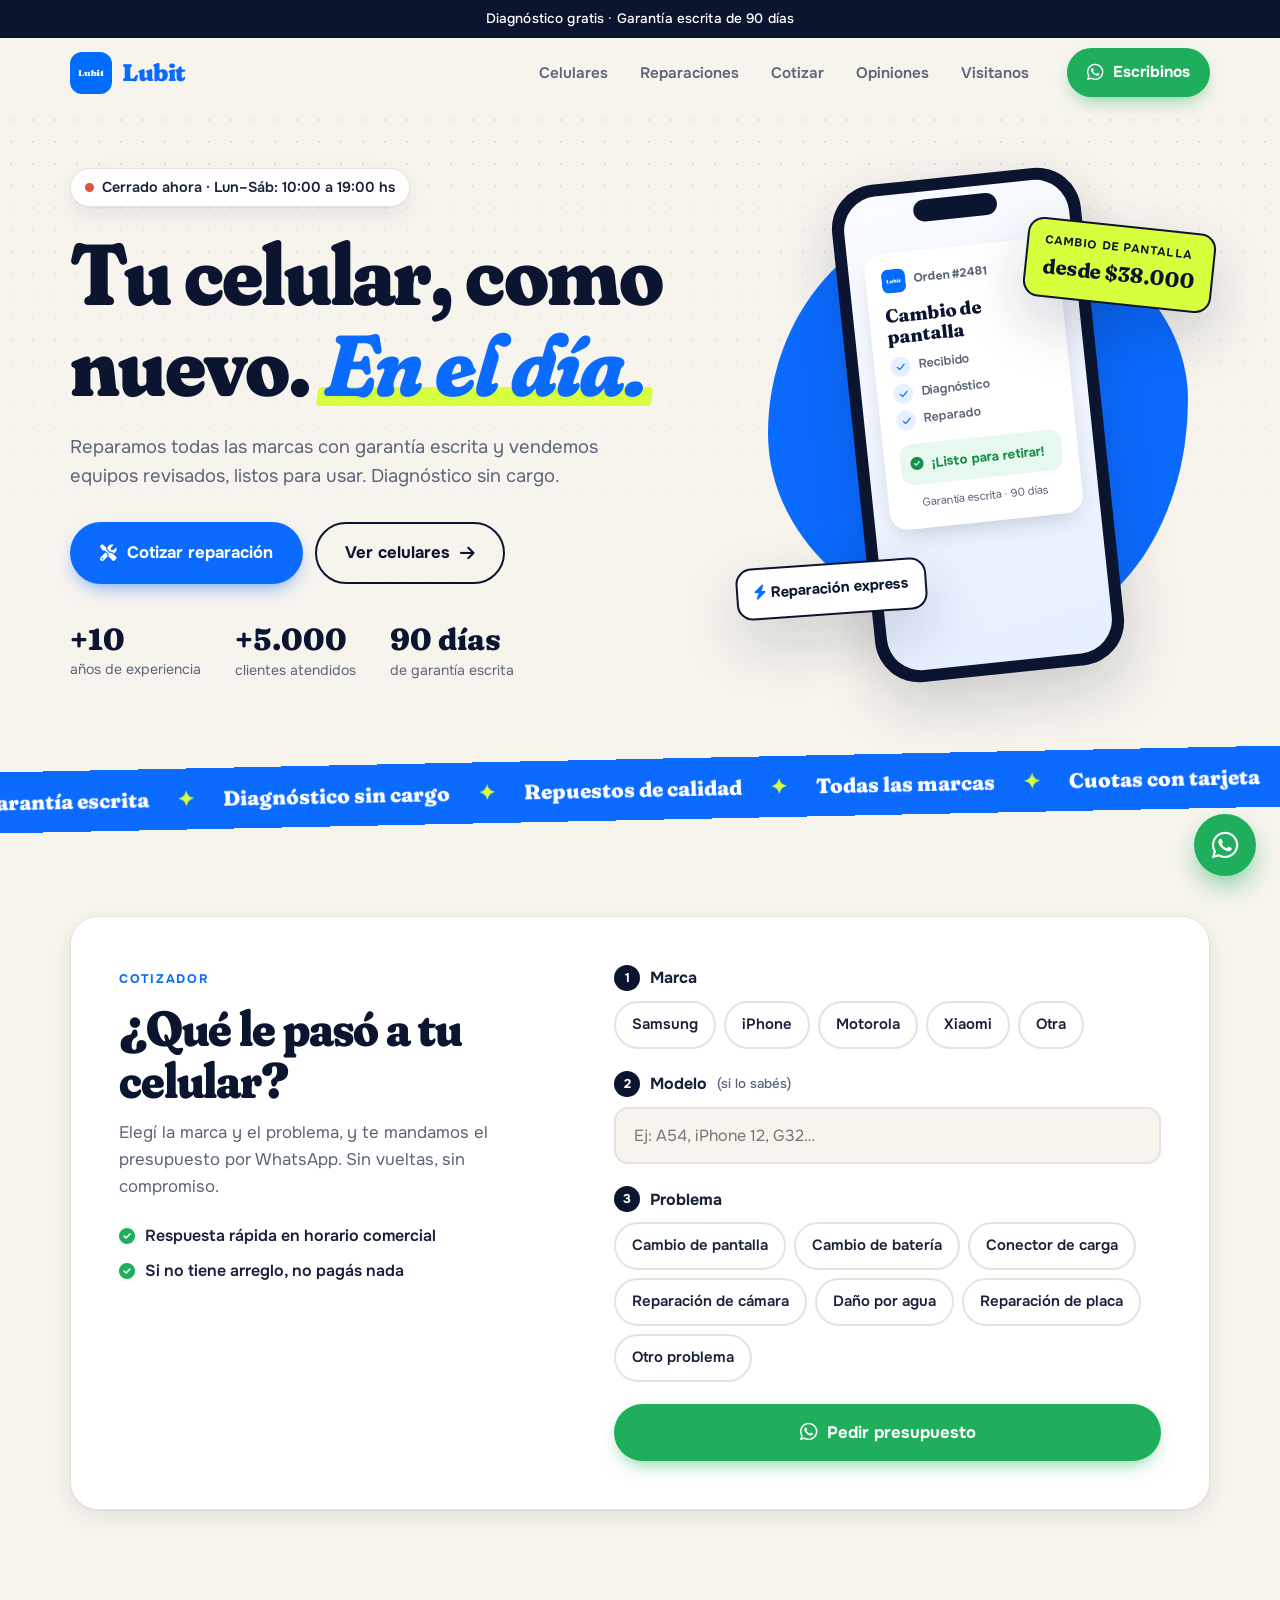
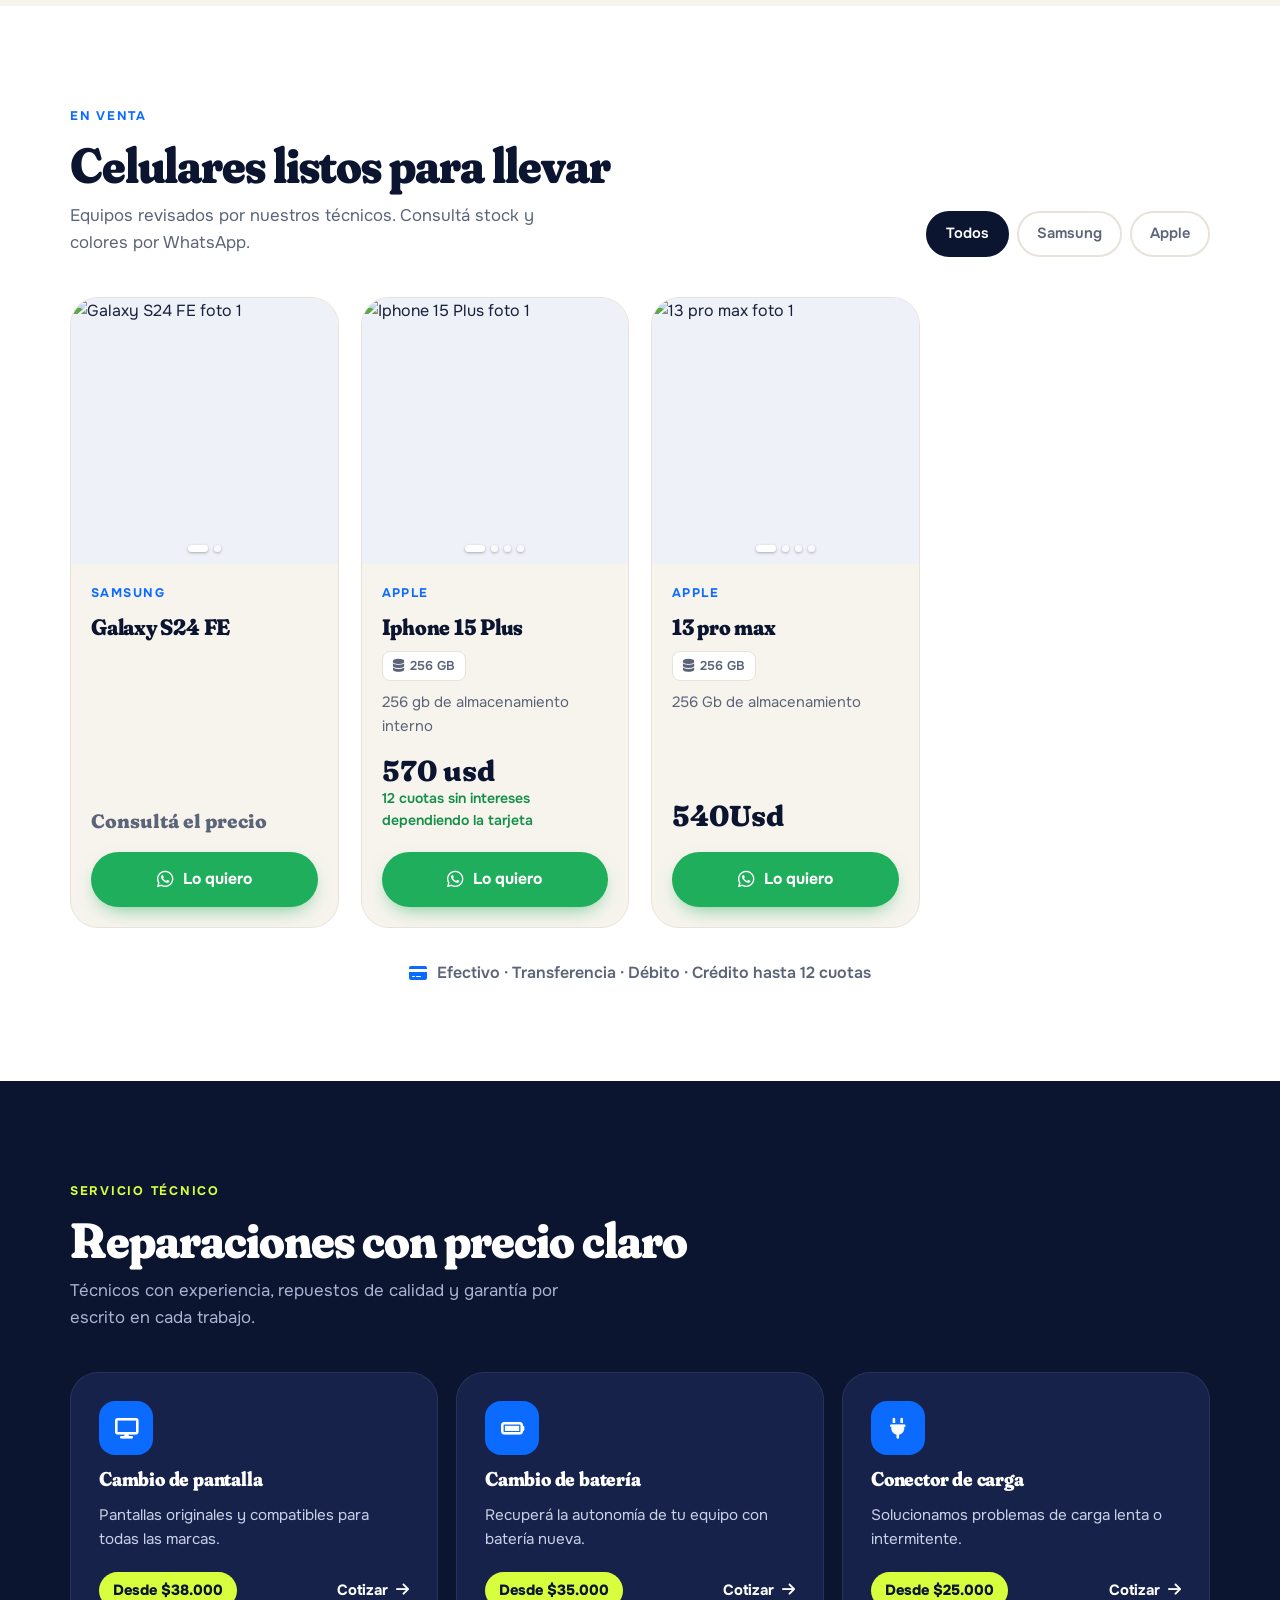
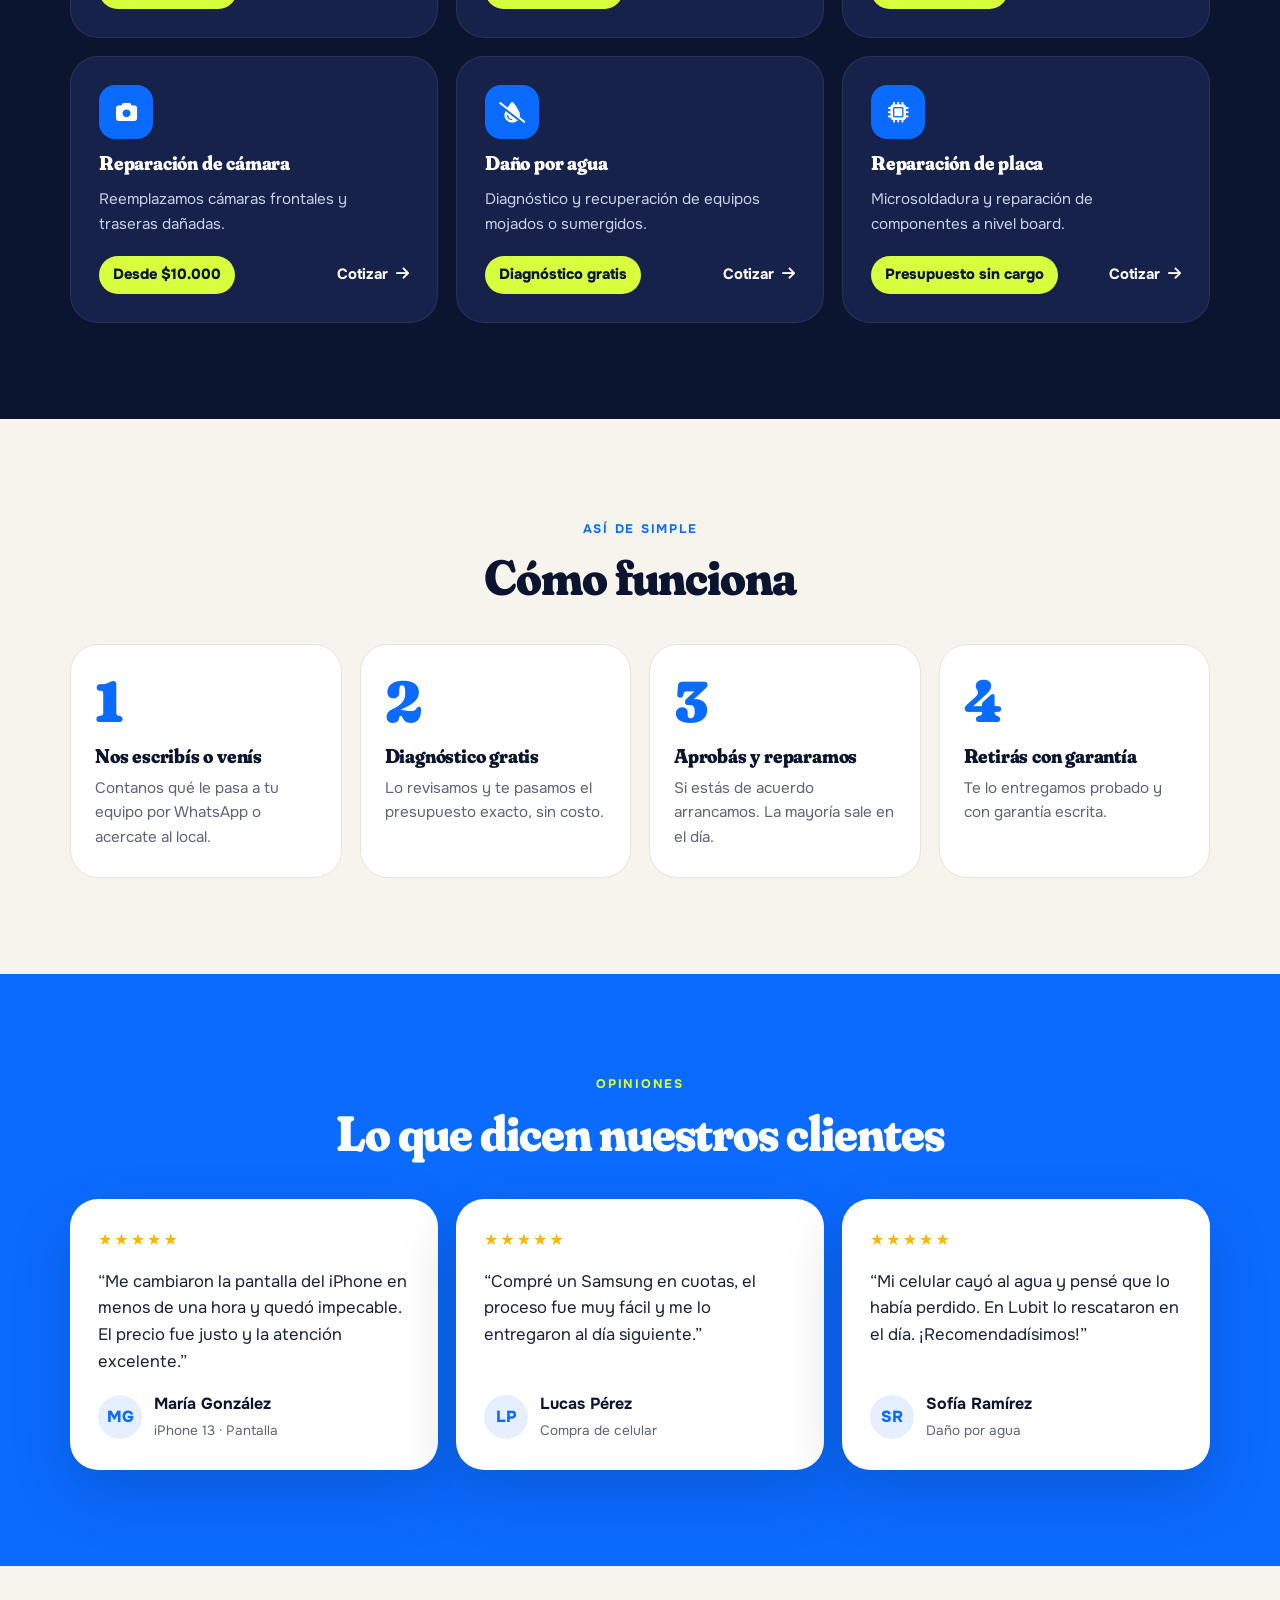
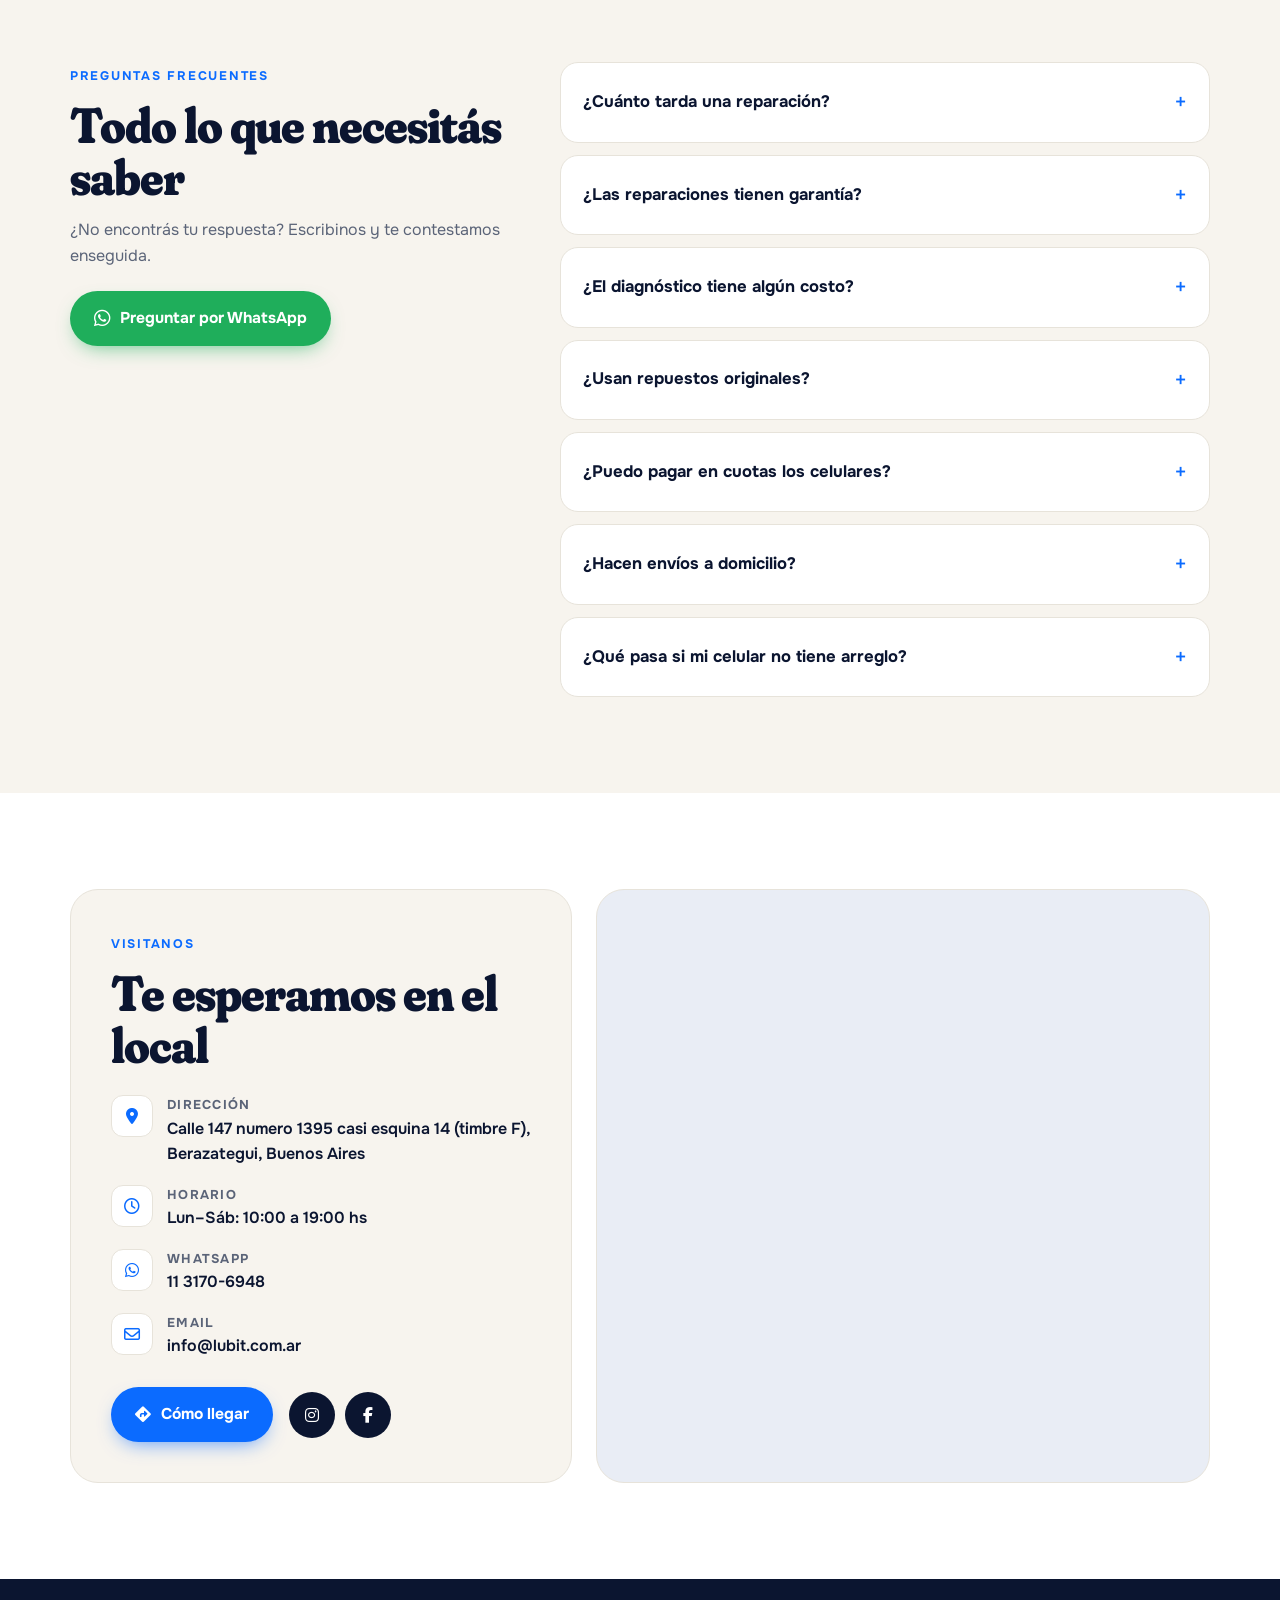
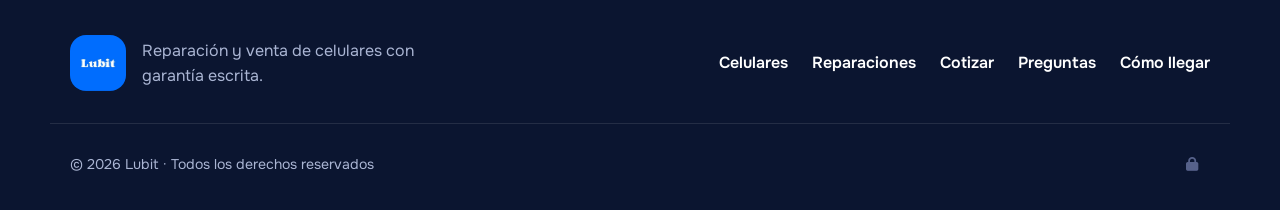
==== commit 50ca75fe: "Forzar que los navegadores bajen el CSS y JS nuevos Co-Authored-By: Claude Opus 5.5 <noreply@anthrop" ====
--- a/index.html
+++ b/index.html
@@ -42,7 +42,7 @@
   <link rel="preconnect" href="https://fonts.gstatic.com" crossorigin />
   <link href="https://fonts.googleapis.com/css2?family=Fraunces:opsz,wght,SOFT@9..144,600..900,100&family=Onest:wght@400;500;600;700&display=swap" rel="stylesheet" />
   <link rel="stylesheet" href="https://cdnjs.cloudflare.com/ajax/libs/font-awesome/6.5.0/css/all.min.css" />
-  <link rel="stylesheet" href="styles.css" />
+  <link rel="stylesheet" href="styles.css?v=2" />
 </head>
 <body>
 
@@ -313,6 +313,6 @@
     <div class="lb-count" id="lbCount"></div>
   </div>
 
-  <script src="script.js"></script>
+  <script src="script.js?v=2"></script>
 </body>
 </html>
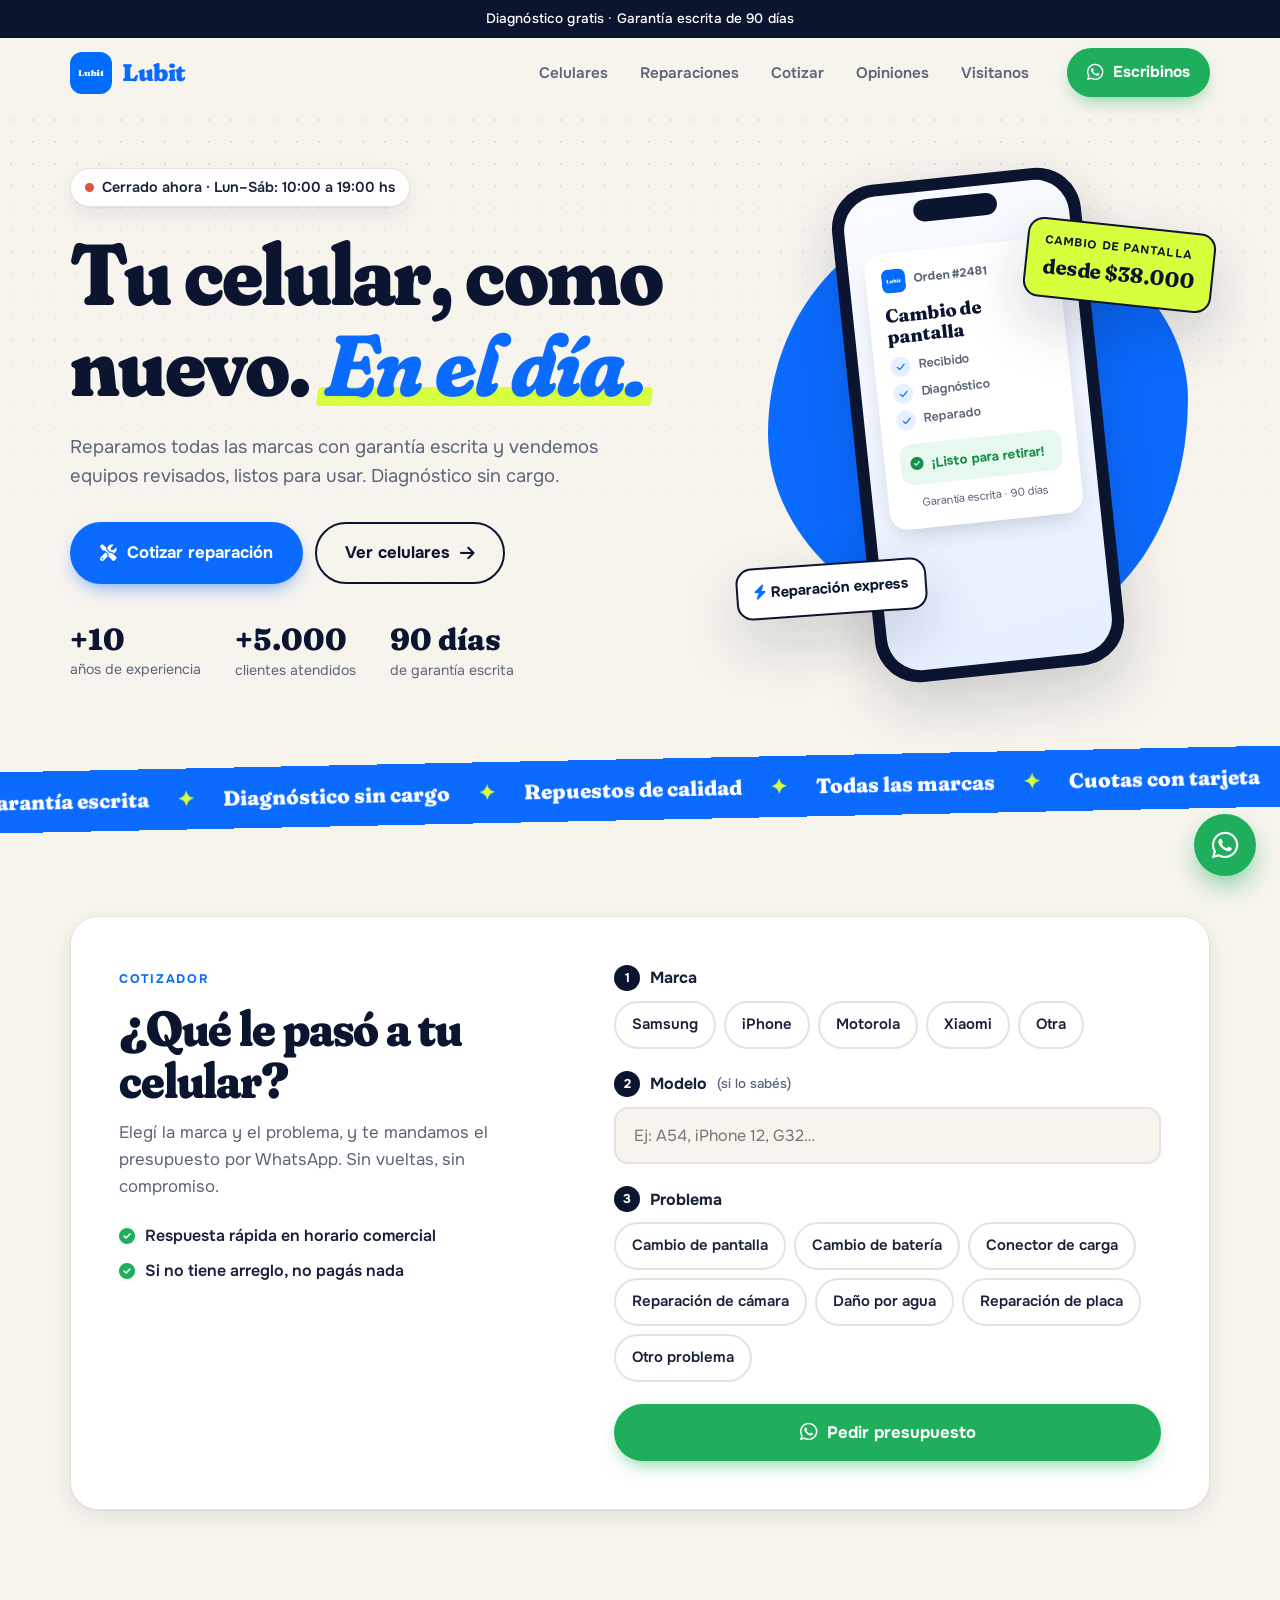
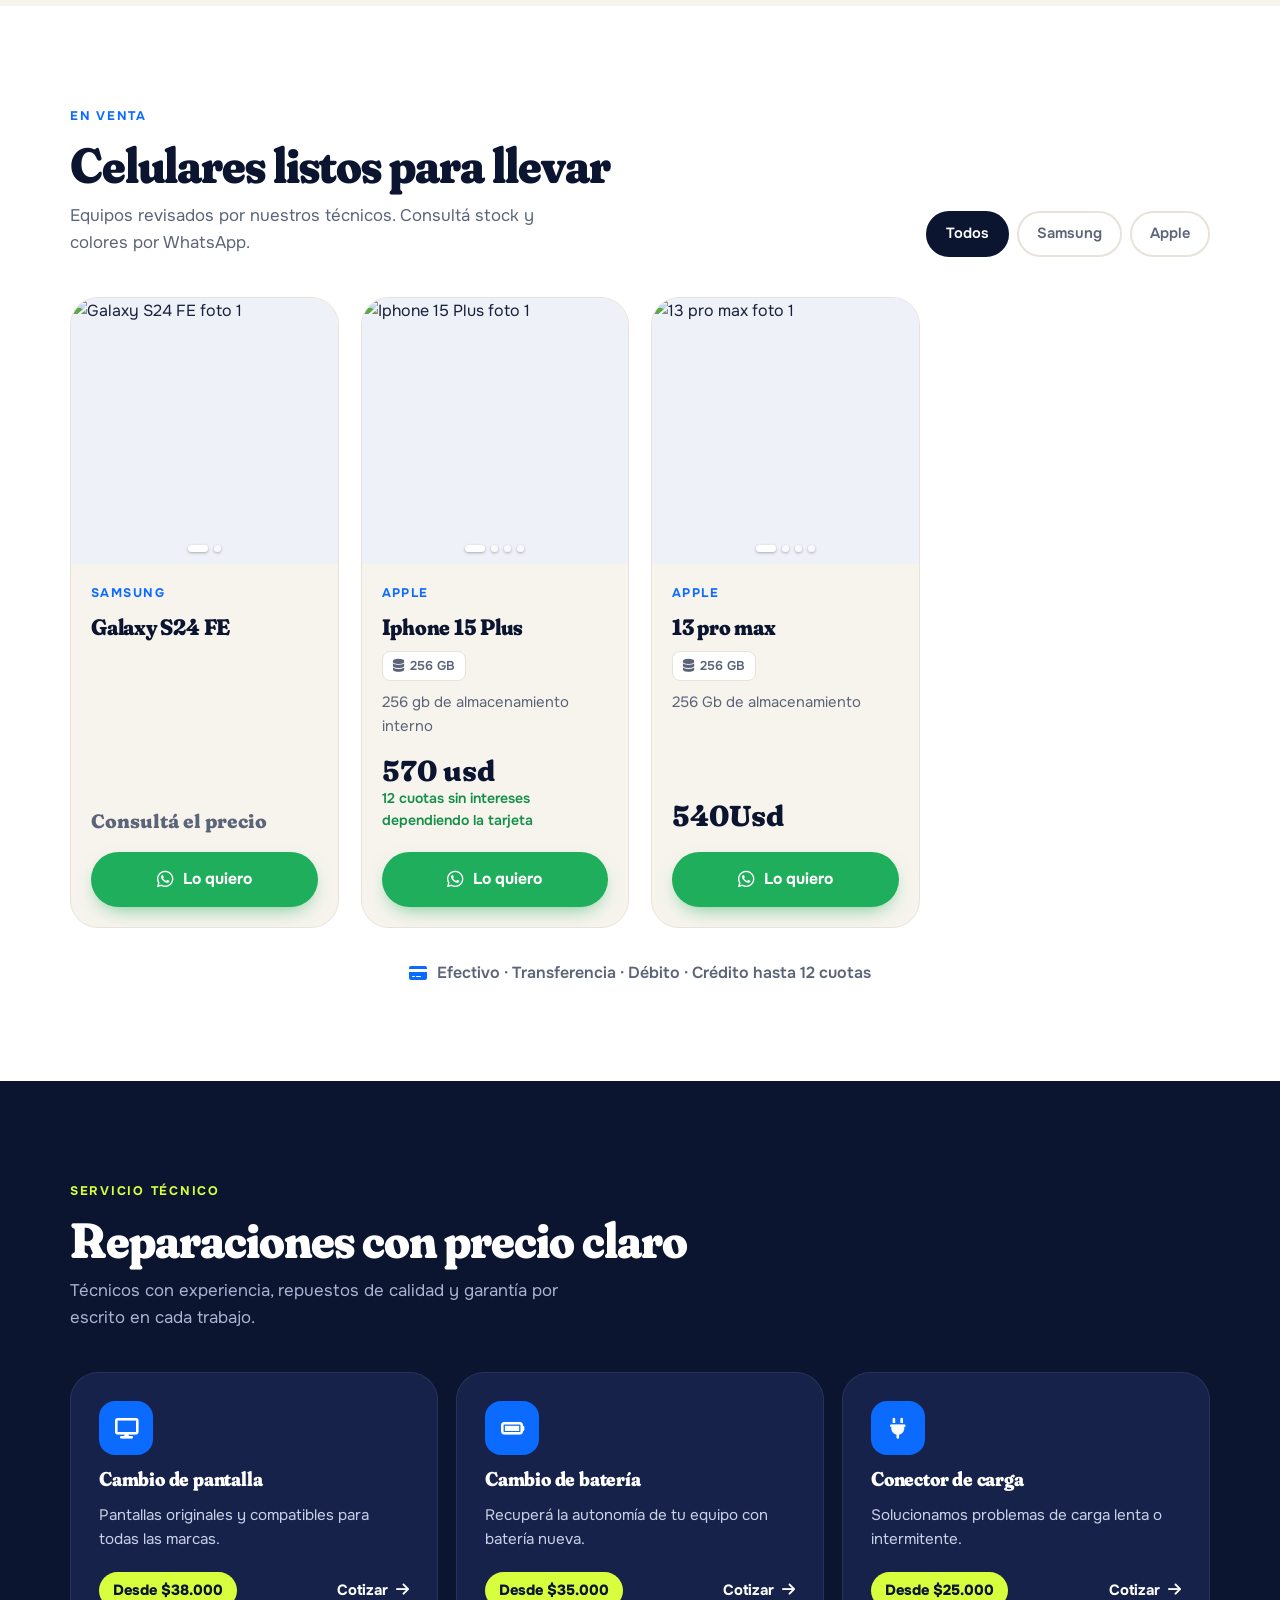
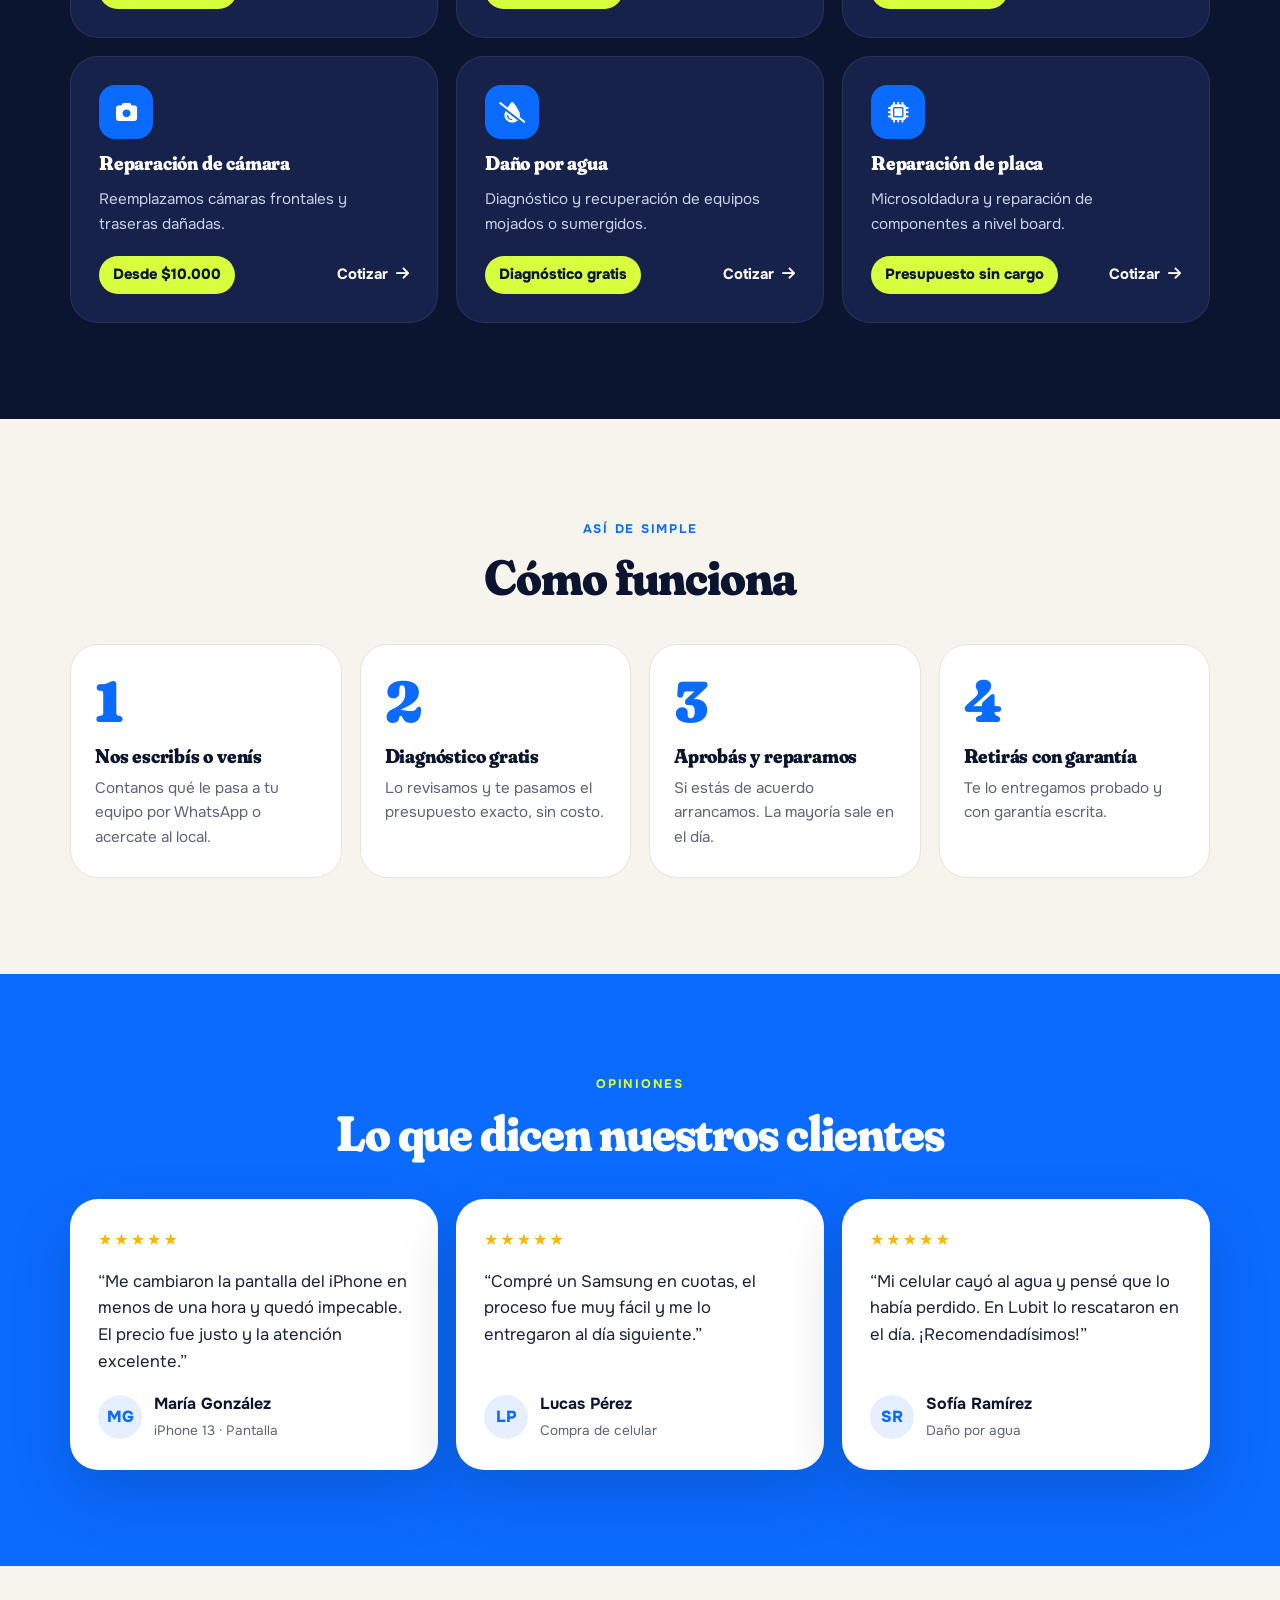
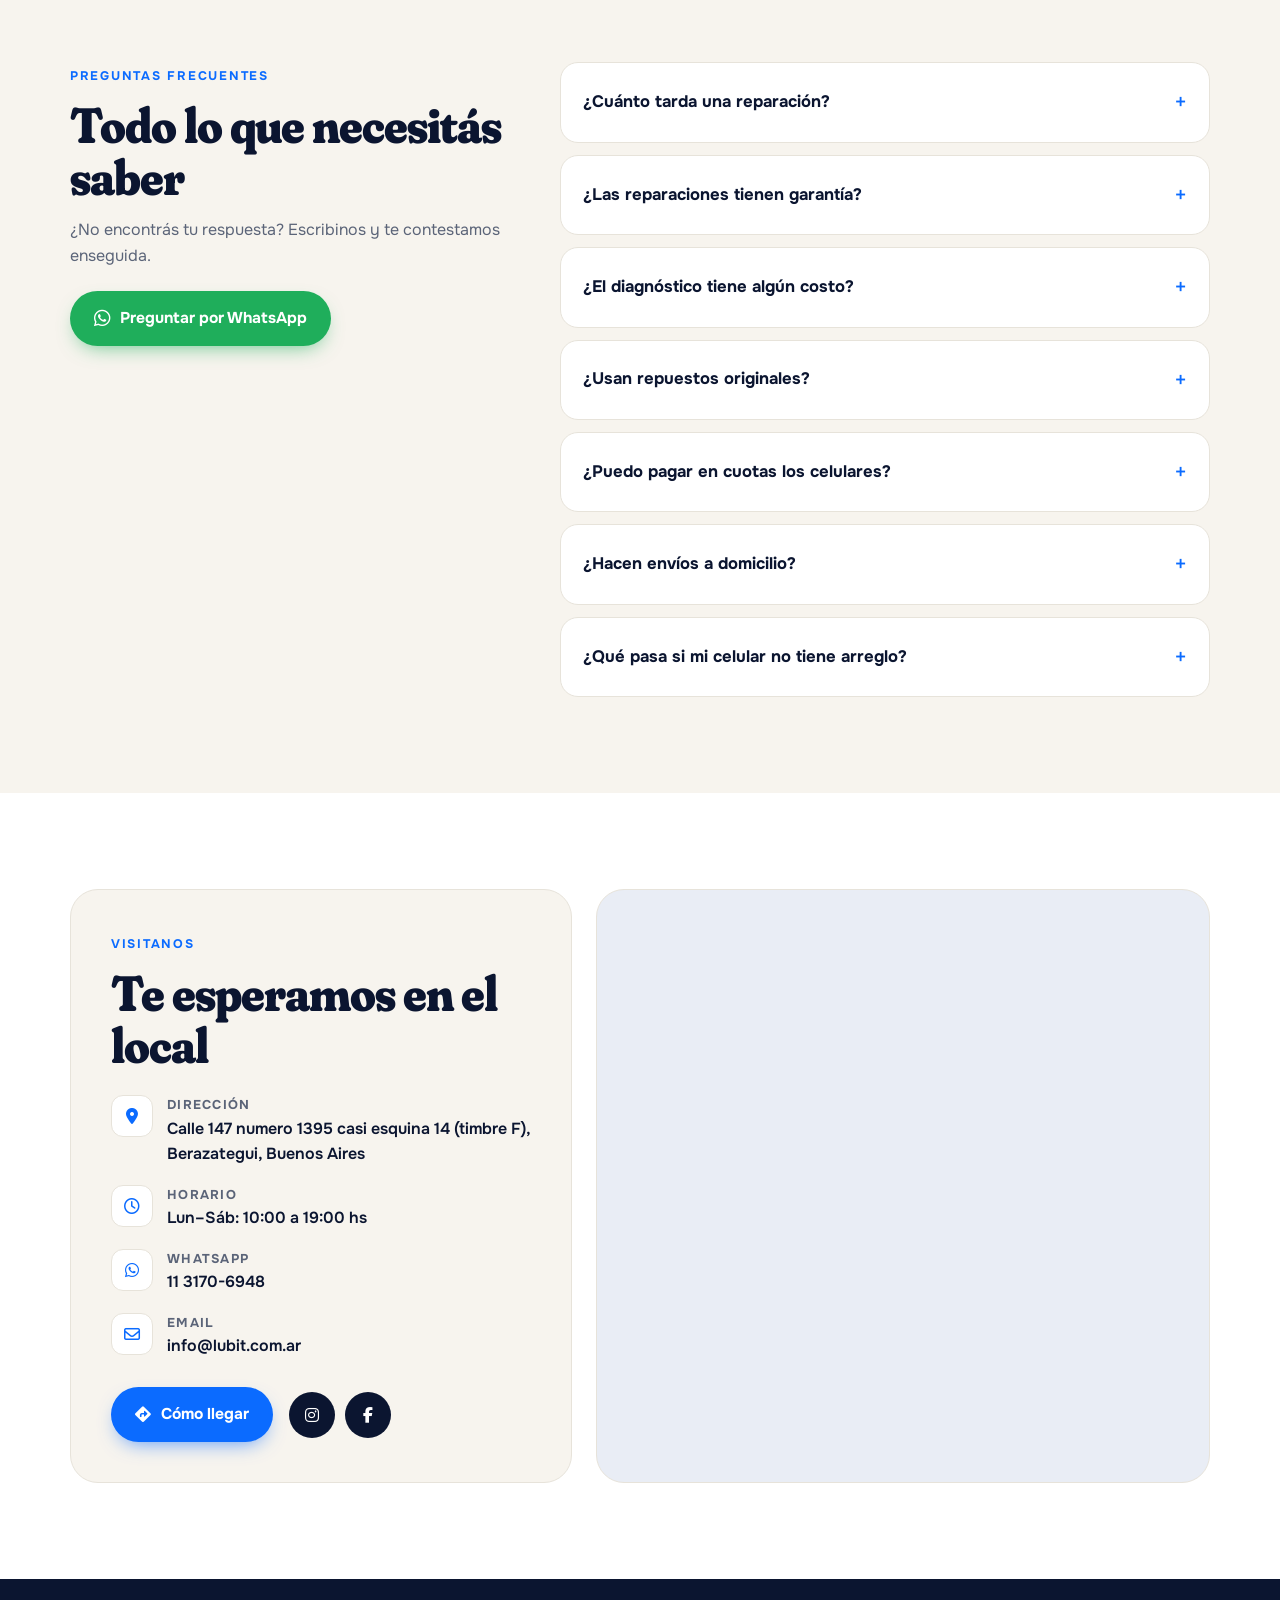
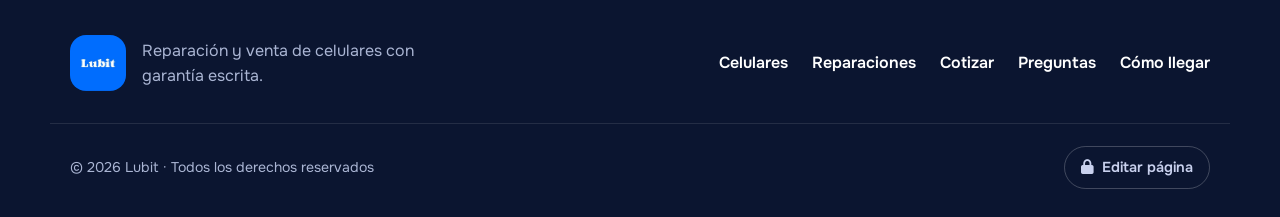
==== commit 0f631873: "Botón visible "Editar página" en el pie para entrar al admin Co-Authored-By: Claude Opus 5.5 <norepl" ====
--- a/index.html
+++ b/index.html
@@ -42,7 +42,7 @@
   <link rel="preconnect" href="https://fonts.gstatic.com" crossorigin />
   <link href="https://fonts.googleapis.com/css2?family=Fraunces:opsz,wght,SOFT@9..144,600..900,100&family=Onest:wght@400;500;600;700&display=swap" rel="stylesheet" />
   <link rel="stylesheet" href="https://cdnjs.cloudflare.com/ajax/libs/font-awesome/6.5.0/css/all.min.css" />
-  <link rel="stylesheet" href="styles.css?v=2" />
+  <link rel="stylesheet" href="styles.css?v=4" />
 </head>
 <body>
 
@@ -288,7 +288,7 @@
     </div>
     <div class="container footer-bottom">
       <p>© <span id="year">2026</span> Lubit · Todos los derechos reservados</p>
-      <a href="admin.html" class="admin-lock" aria-label="Administración"><i class="fa-solid fa-lock"></i></a>
+      <a href="admin.html" class="admin-lock"><i class="fa-solid fa-lock"></i> Editar página</a>
     </div>
   </footer>
 
@@ -313,6 +313,6 @@
     <div class="lb-count" id="lbCount"></div>
   </div>
 
-  <script src="script.js?v=2"></script>
+  <script src="script.js?v=3"></script>
 </body>
 </html>
--- a/styles.css
+++ b/styles.css
@@ -343,9 +343,9 @@
 .footer-links { display: flex; gap: 8px 24px; flex-wrap: wrap; align-items: center; }
 .footer-links a { color: #fff; text-decoration: none; font-weight: 600; }
 .footer-links a:hover { color: var(--lime); }
-.footer-bottom { display: flex; justify-content: space-between; align-items: center; padding-top: 22px; font-size: .88rem; }
-.admin-lock { color: #56618a; text-decoration: none; width: 36px; height: 36px; display: grid; place-items: center; border-radius: 50%; transition: color .2s, background .2s; }
-.admin-lock:hover { color: #fff; background: rgba(255,255,255,.08); }
+.footer-bottom { display: flex; justify-content: space-between; align-items: center; flex-wrap: wrap; gap: 14px; padding-top: 22px; font-size: .88rem; }
+.admin-lock { color: #c9d1ee; text-decoration: none; display: inline-flex; align-items: center; gap: 8px; padding: 9px 16px; border: 1px solid rgba(255,255,255,.22); border-radius: 999px; font-size: .9rem; font-weight: 600; white-space: nowrap; transition: color .2s, background .2s, border-color .2s; }
+.admin-lock:hover { color: #fff; background: rgba(255,255,255,.1); border-color: rgba(255,255,255,.4); }
 
 /* ---------- WhatsApp flotante + dock ---------- */
 .wa-float {
